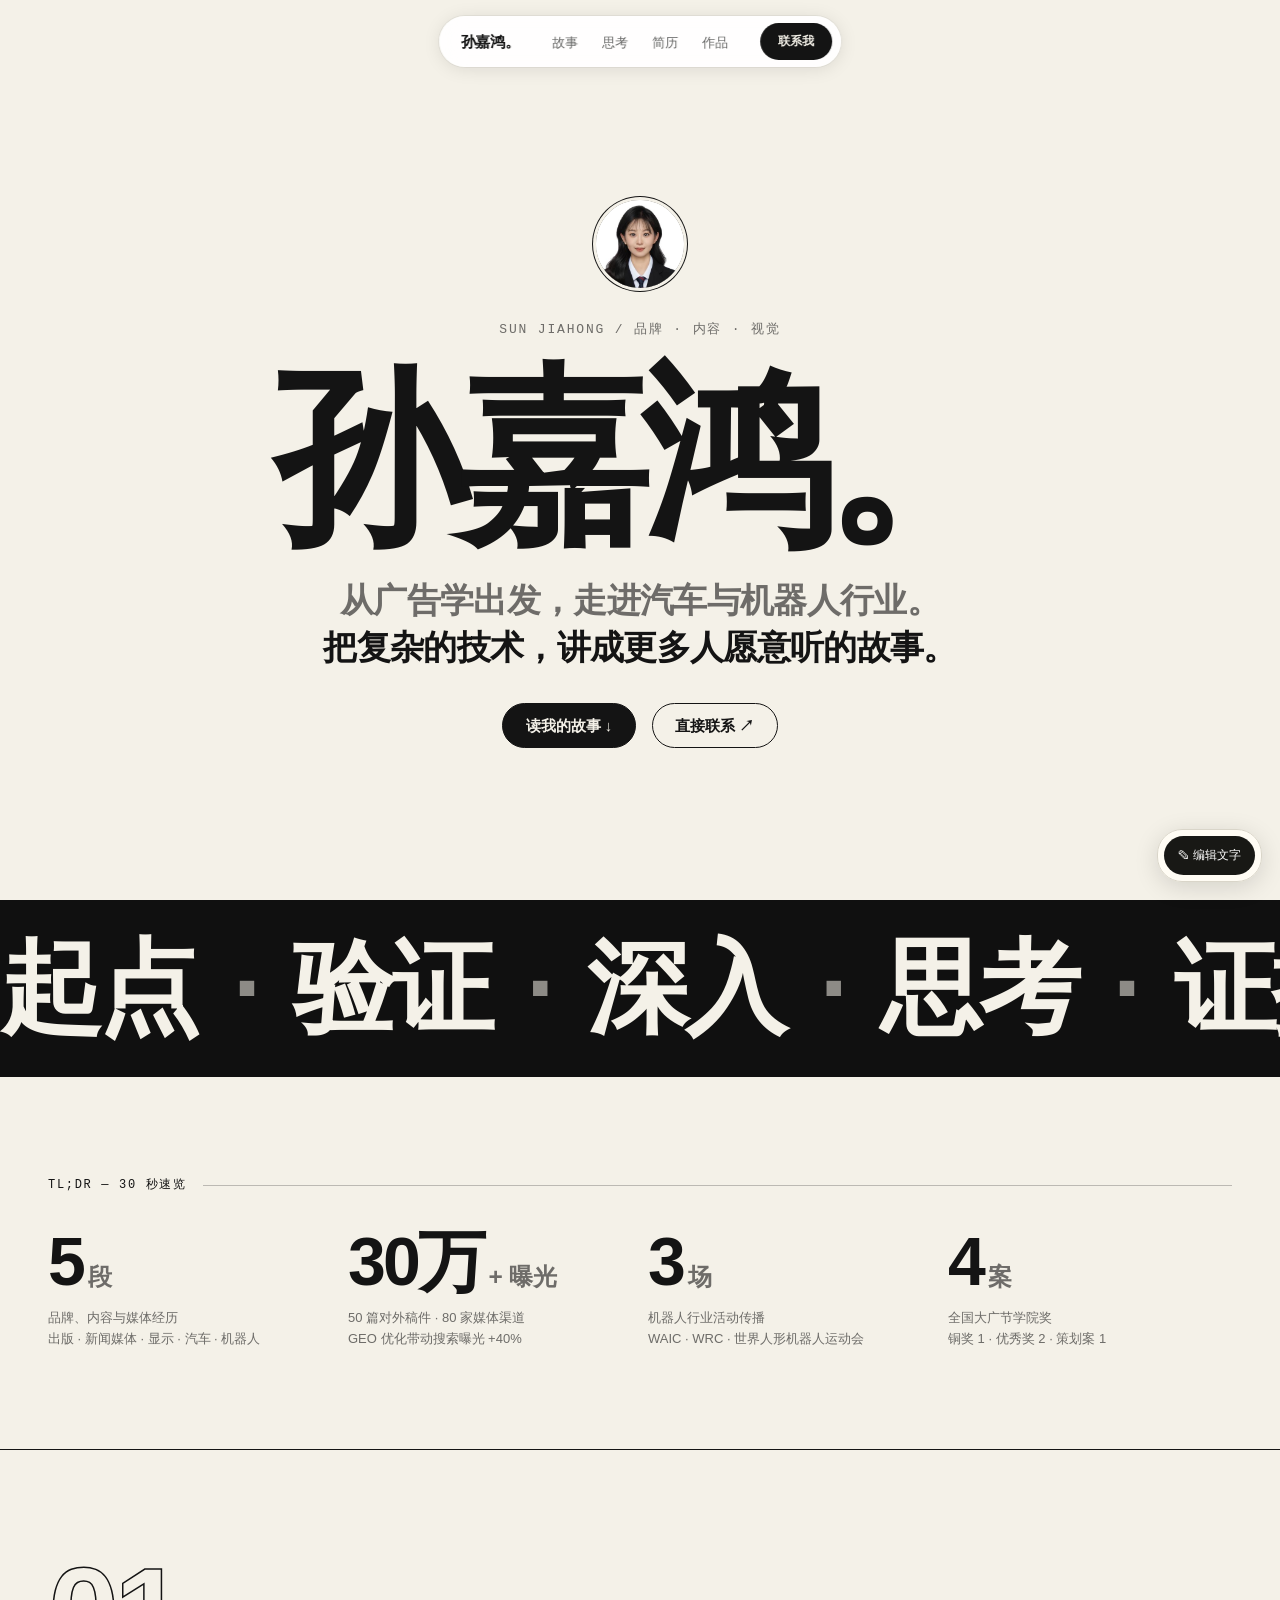
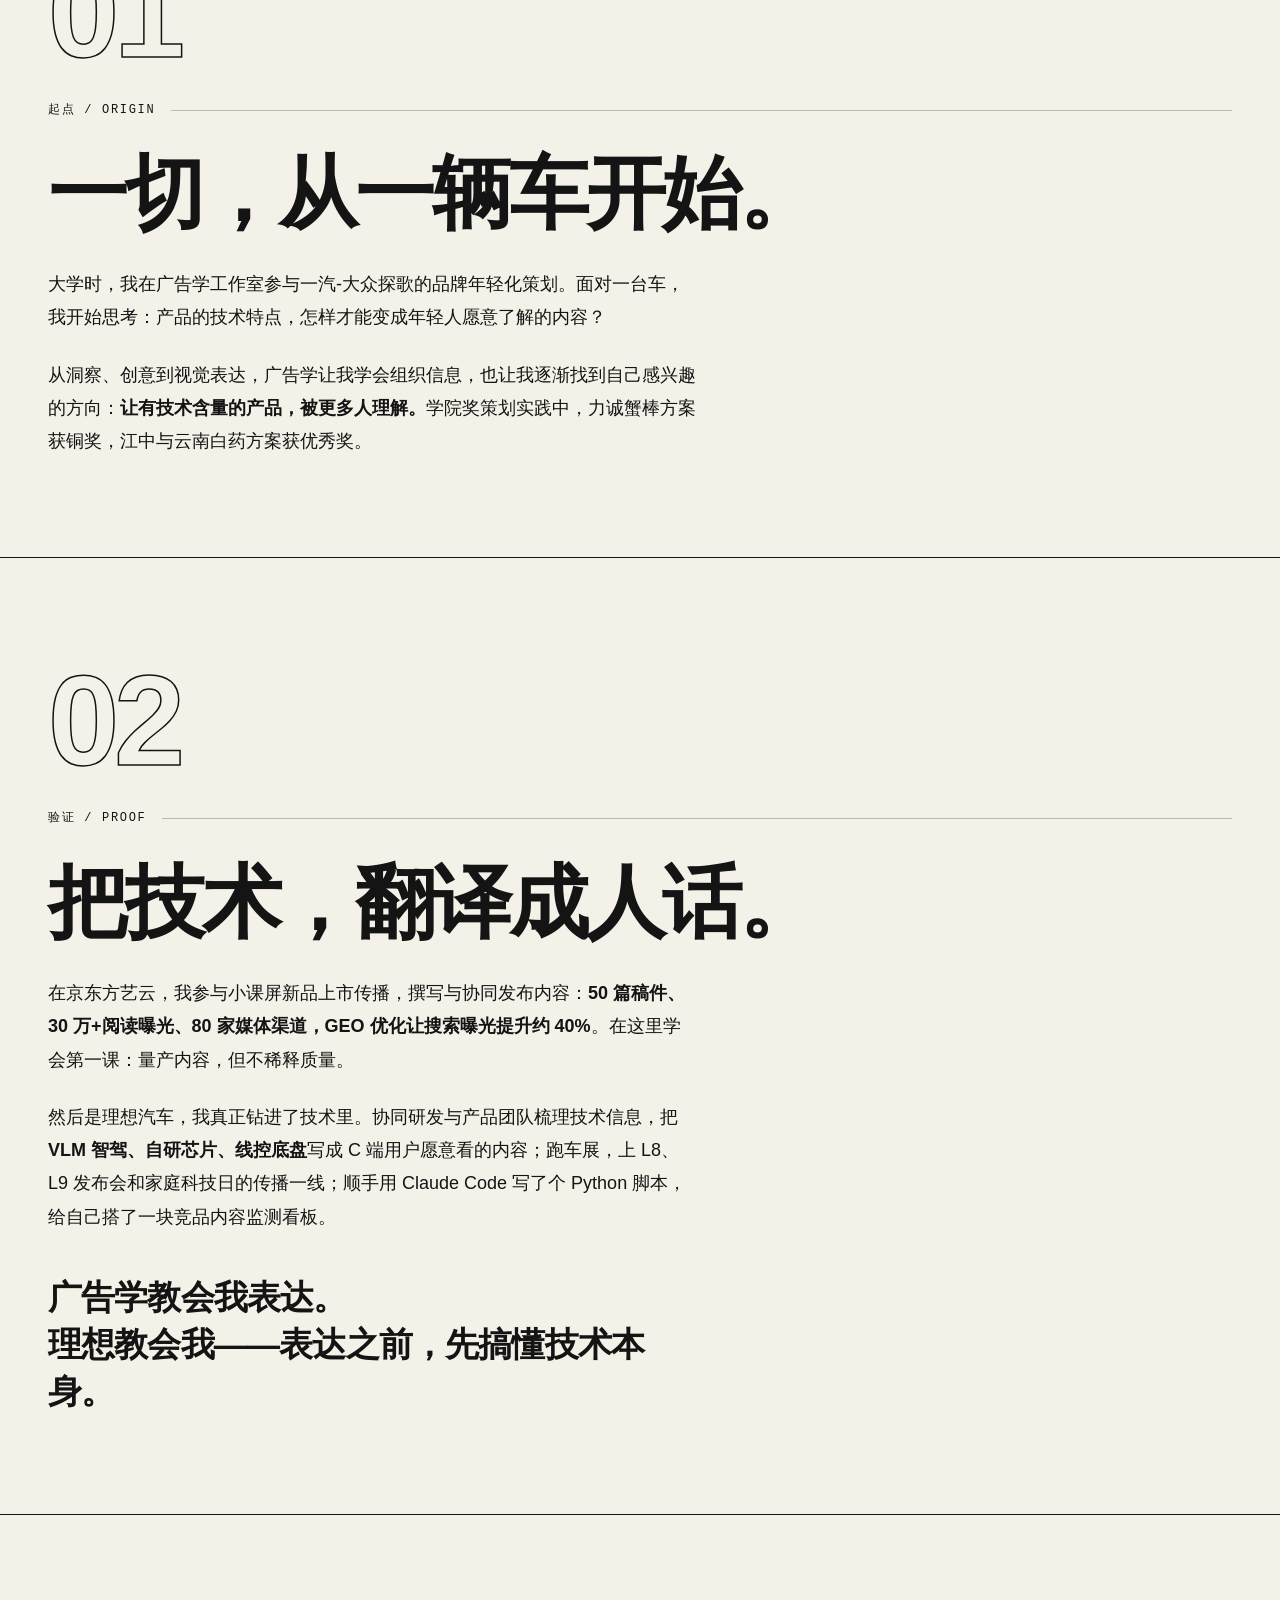
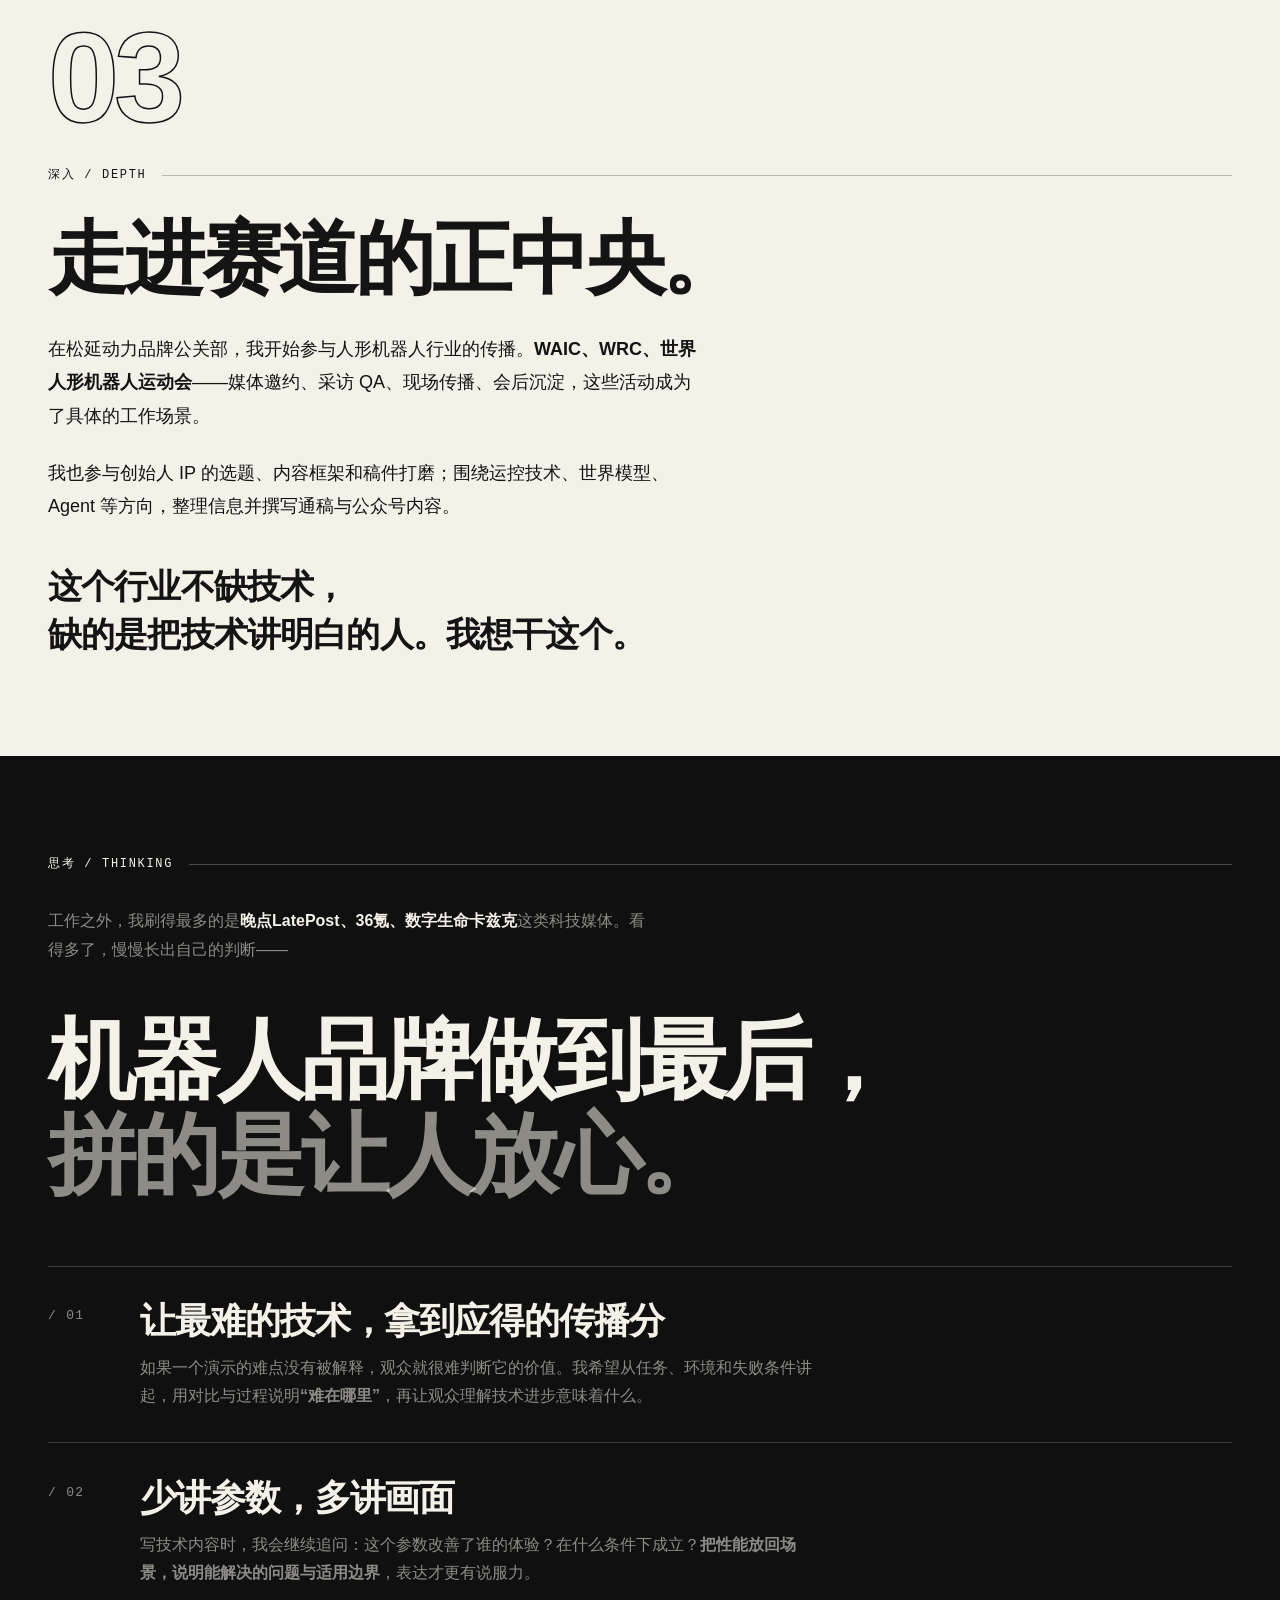
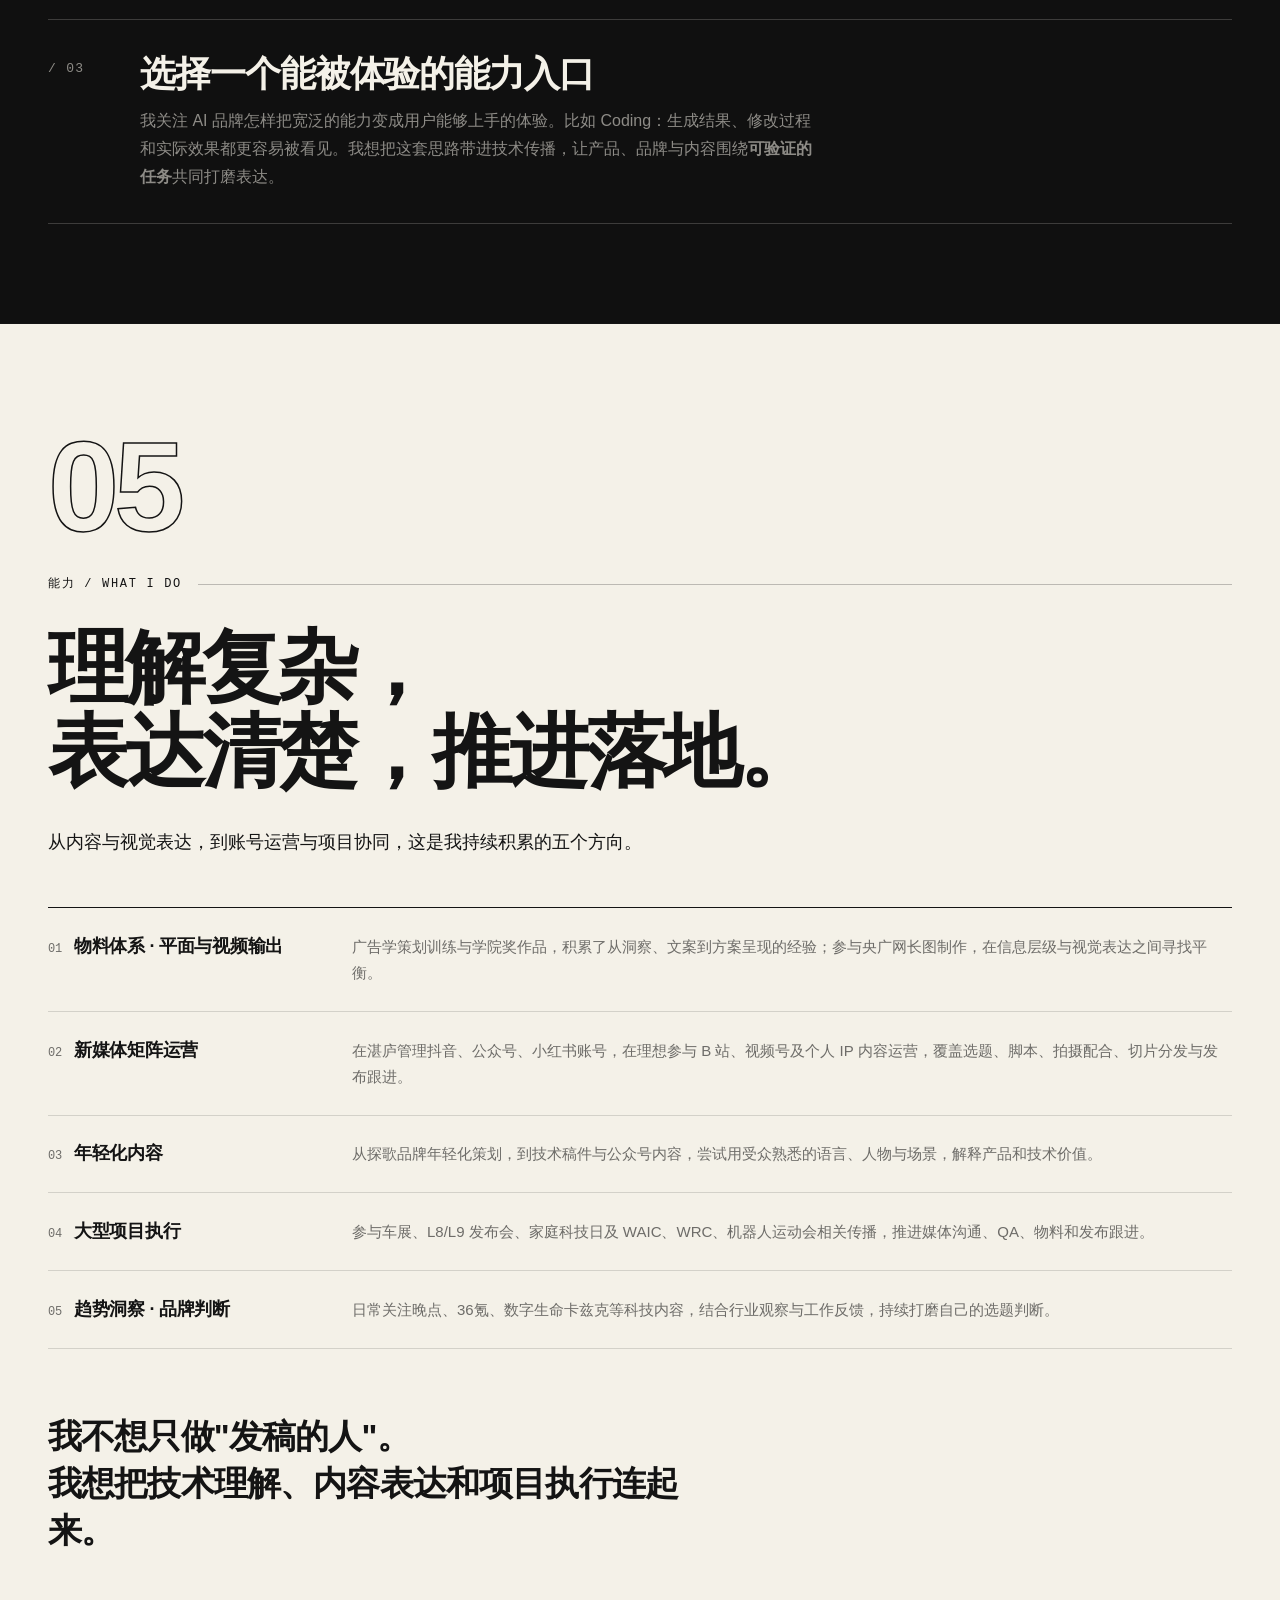
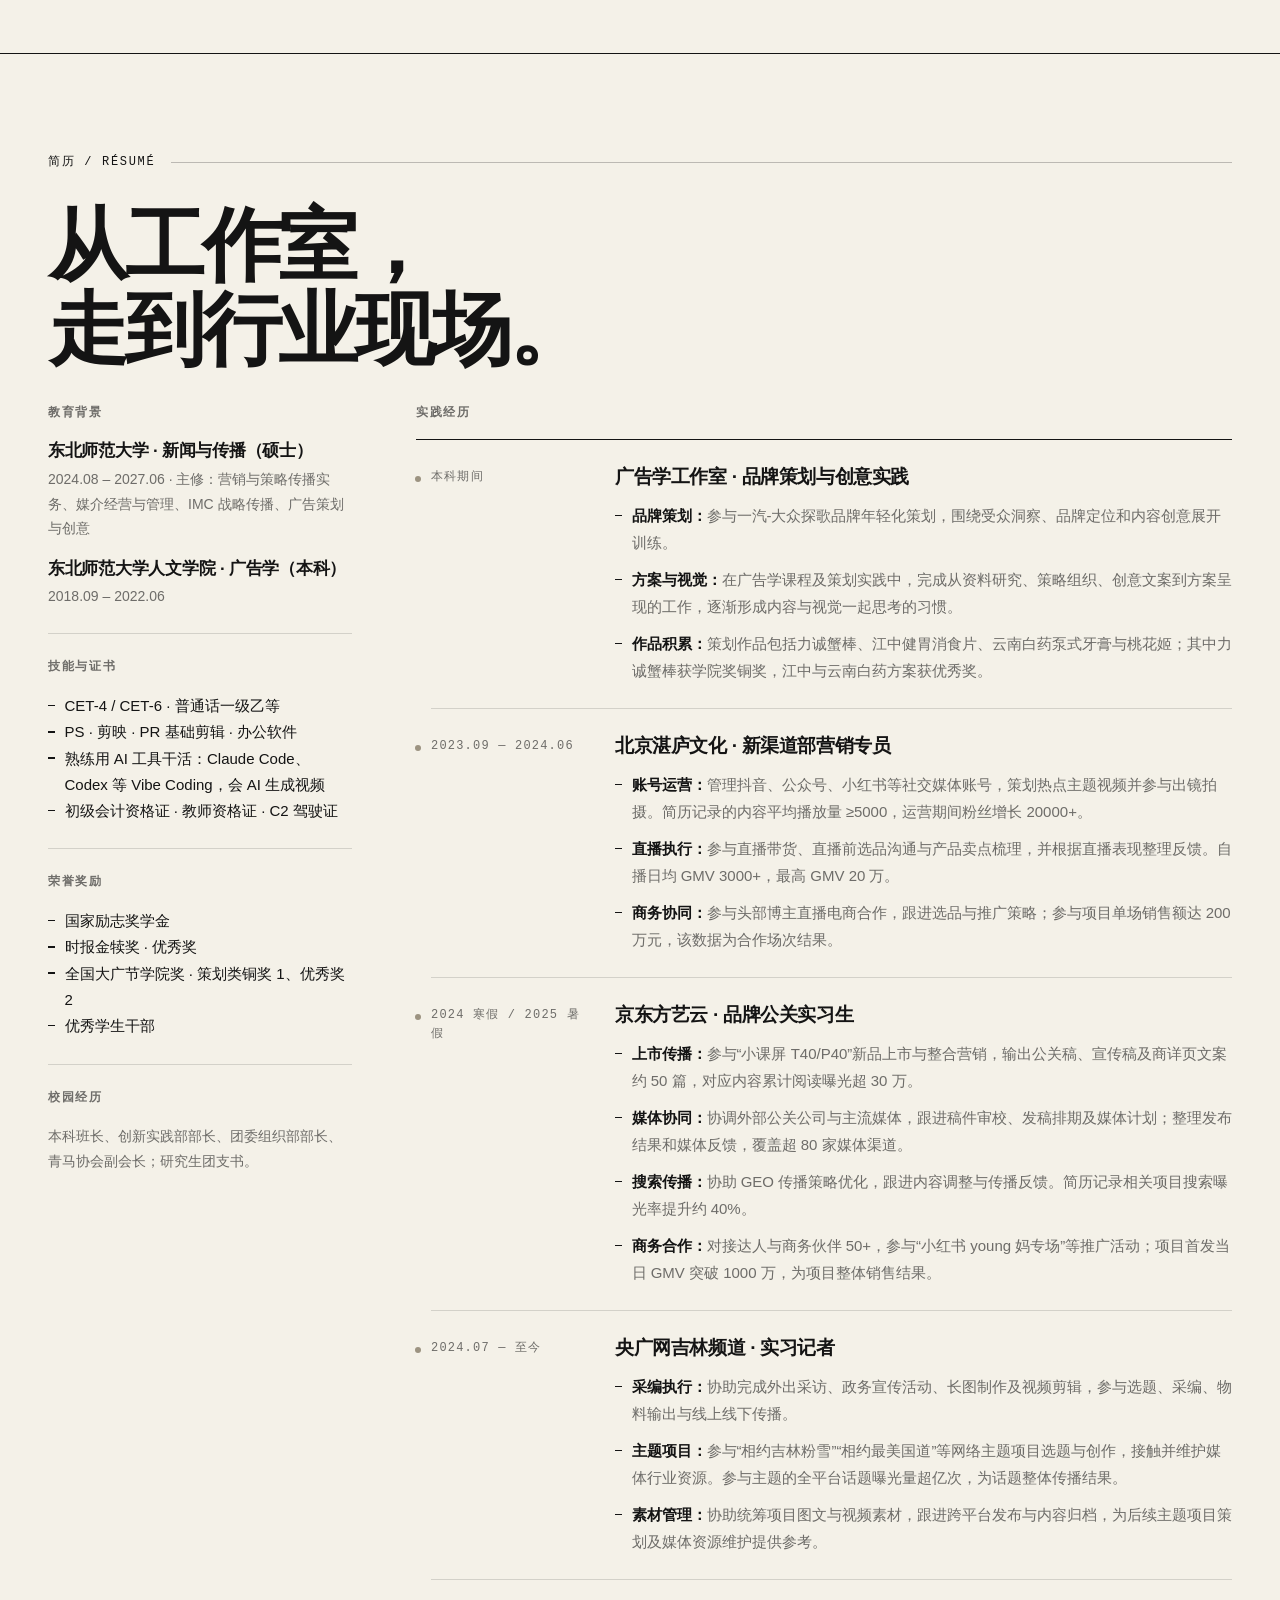
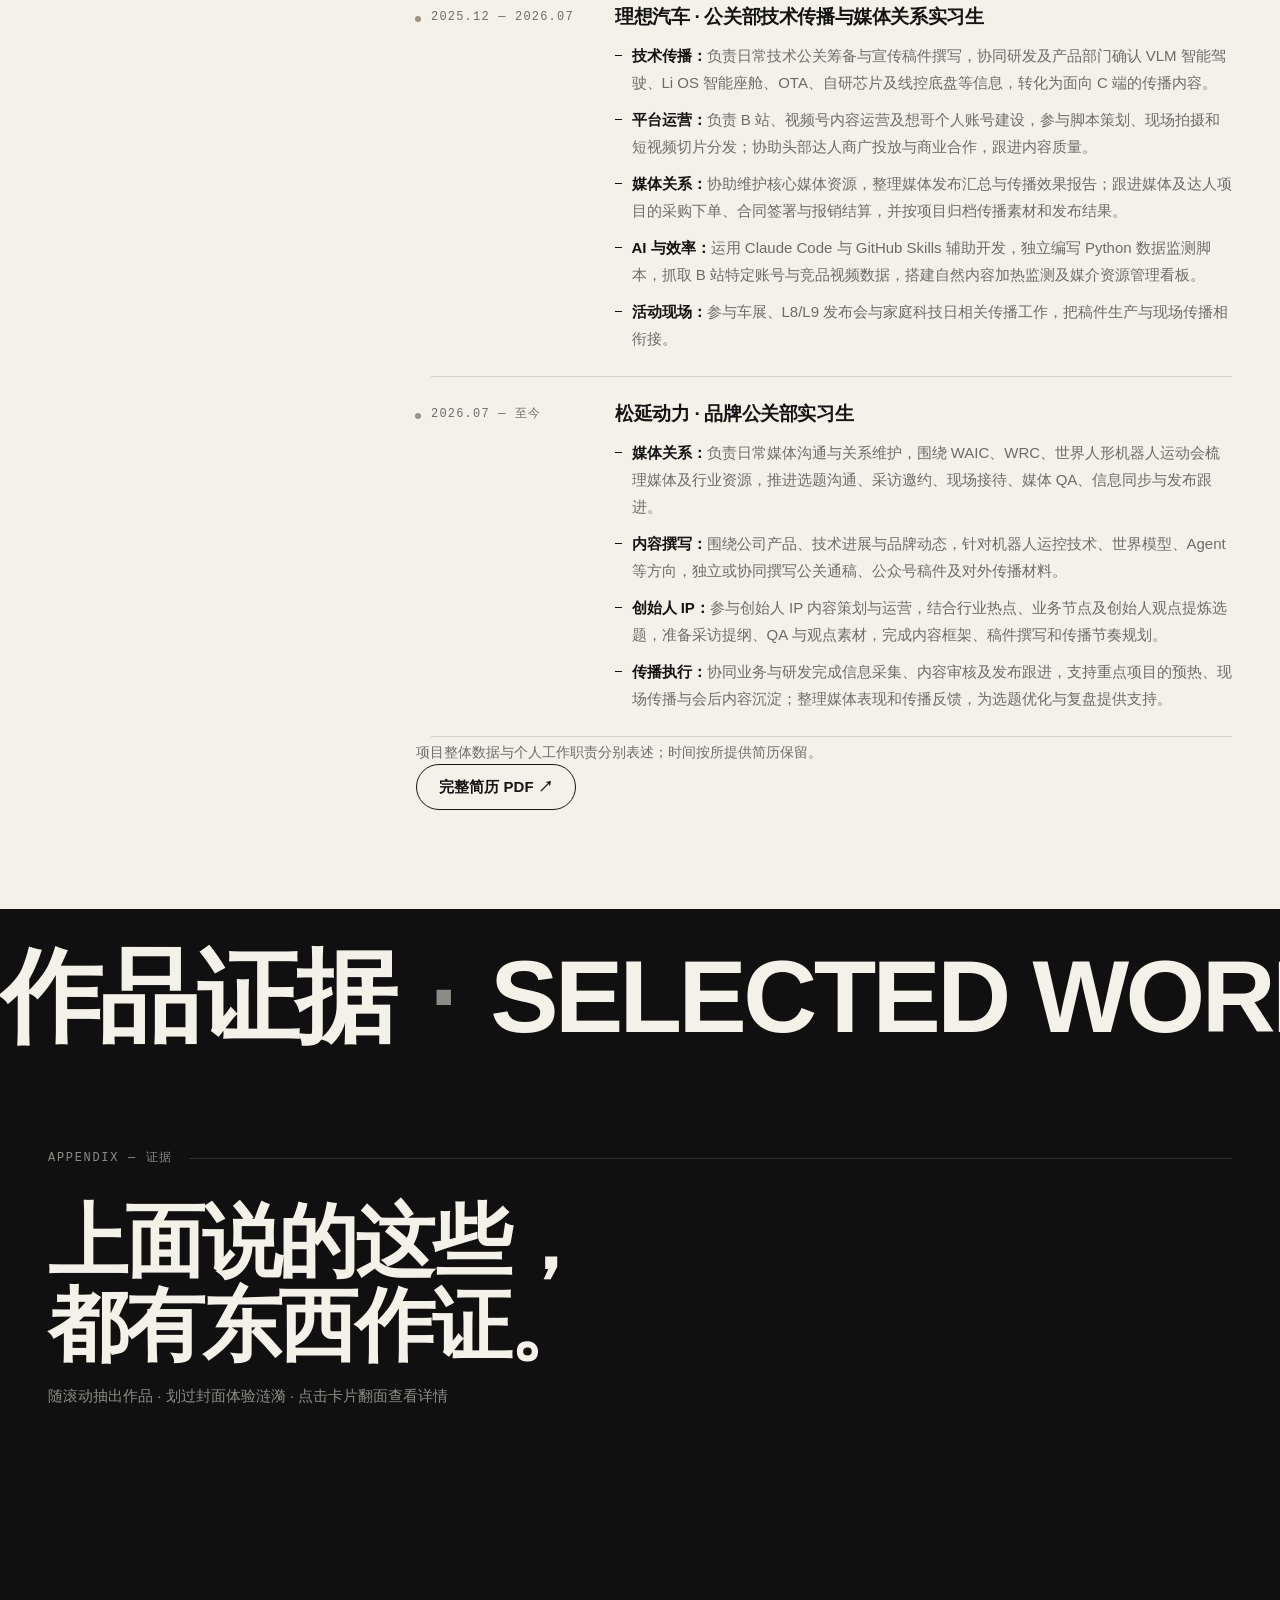
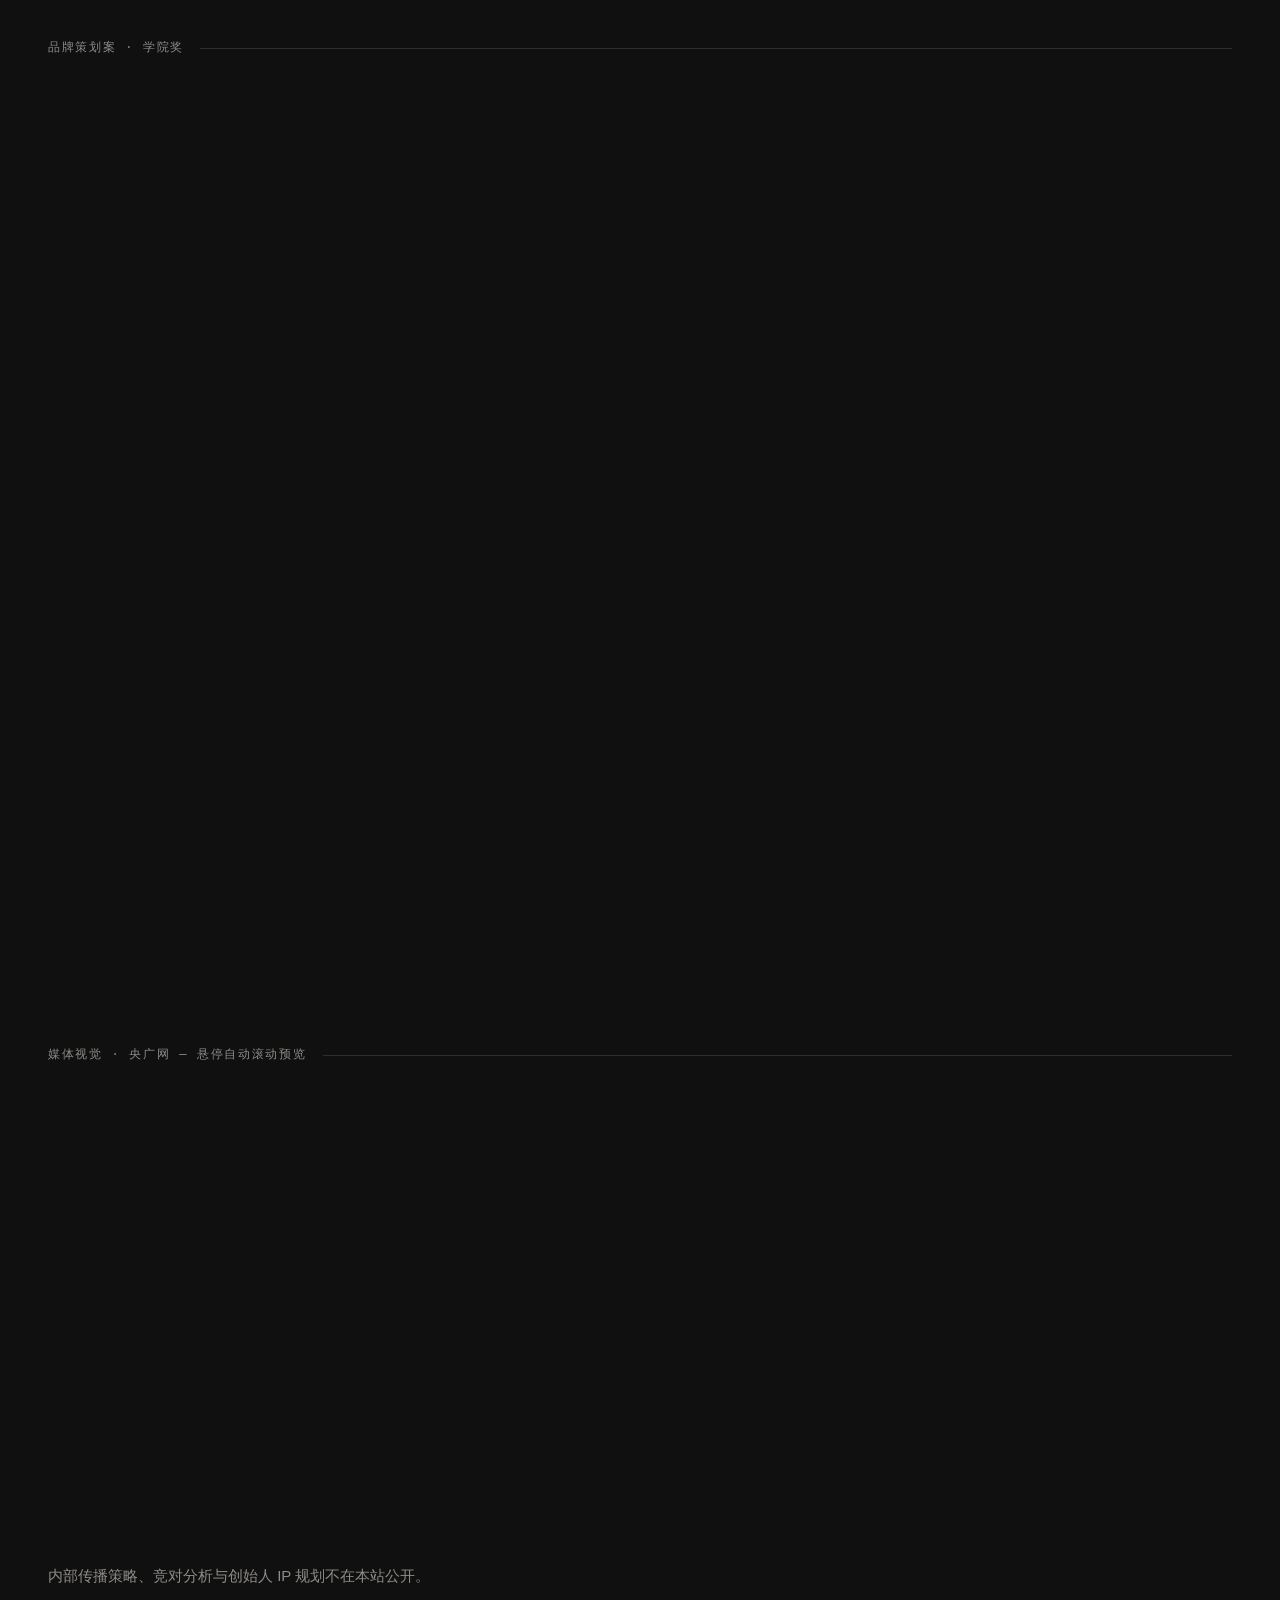
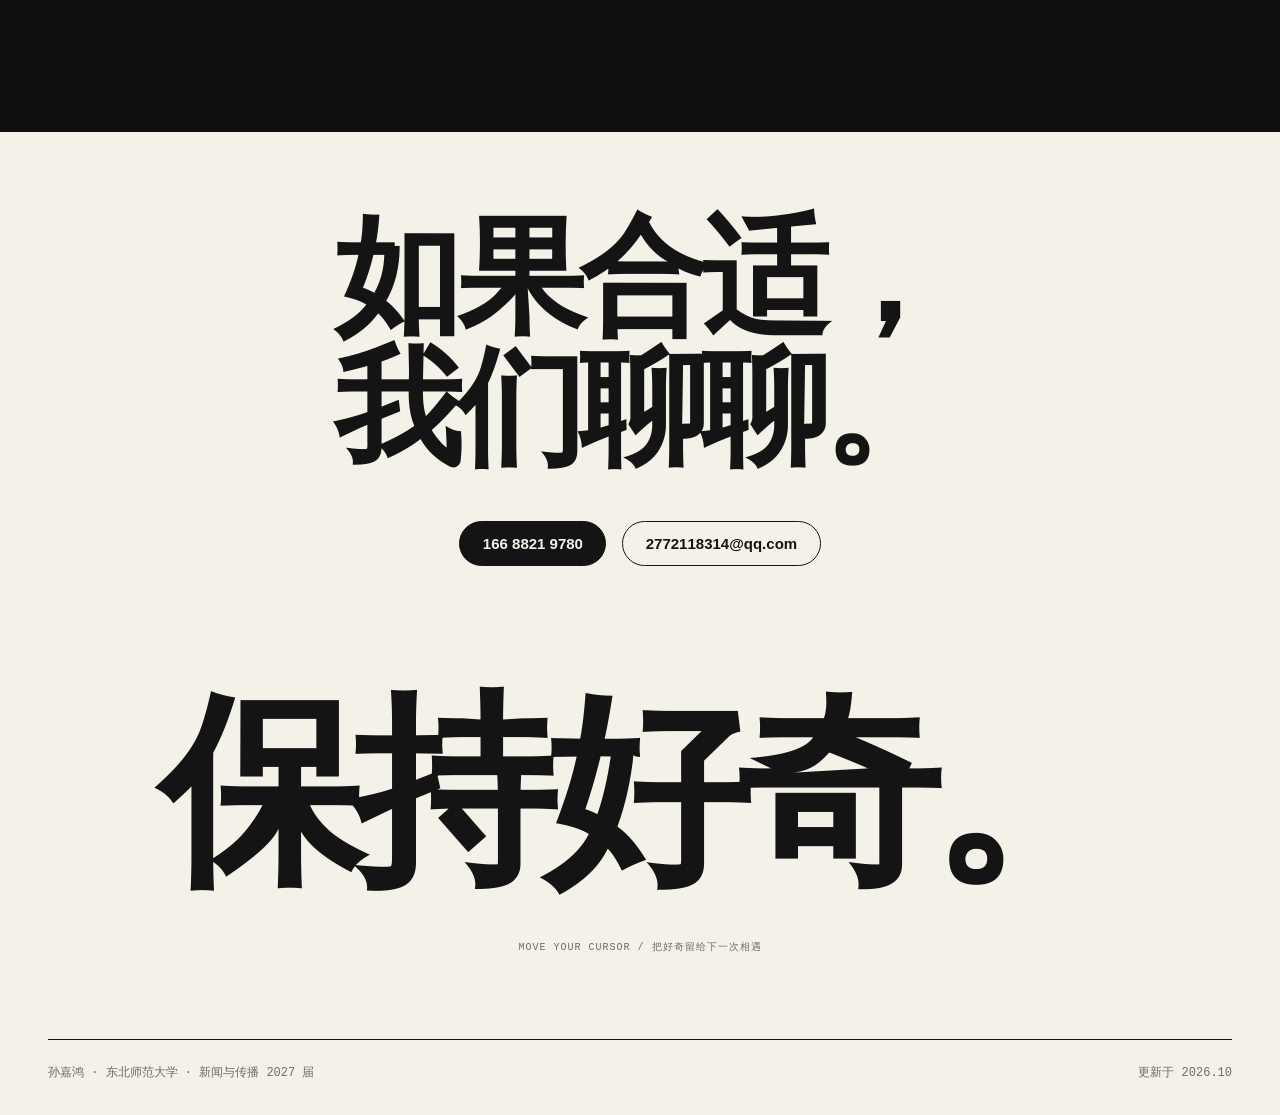
==== personal/index.html @ dad691e2 "Initial commit: personal portfolio site (static build)" ====
<!DOCTYPE html>
<html lang="zh-CN">
<head>
<meta charset="UTF-8">
<meta name="viewport" content="width=device-width, initial-scale=1.0">
<title>孙嘉鸿｜品牌、内容与视觉</title>
<meta name="description" content="孙嘉鸿的职业叙事作品集：从广告学到人形机器人赛道，一个技术品牌传播者的起点、验证、深入与思考。">
<style>
/* ============ TOKENS (paper & ink) ============ */
:root{
  --paper: #f4f1e8;
  --paper-soft: #ece9de;
  --ink: #141414;
  --ink-dim: rgba(20,20,20,0.6);
  --ink-faint: rgba(20,20,20,0.14);
  --black: #101010;
  --onblack: #f4f1e8;
  --onblack-dim: rgba(244,241,232,0.55);
  --f-system: -apple-system, BlinkMacSystemFont, "SF Pro Display", "SF Pro Text", "PingFang SC", "Hiragino Sans GB", "Microsoft YaHei", "Noto Sans SC", sans-serif;
  --f-mono: ui-monospace, "SF Mono", Menlo, Consolas, monospace;
  --ease-out: cubic-bezier(0.22, 1, 0.36, 1);
  --s2:.5rem; --s3:.75rem; --s4:1rem; --s6:1.5rem; --s8:2rem; --s12:3rem; --s16:4rem; --s20:5rem;
}
/* ============ BASE ============ */
*,*::before,*::after{ box-sizing: border-box; margin: 0; padding: 0; }
html{ scroll-behavior: smooth; scroll-padding-top: 5rem; }
body{
  background: var(--paper); color: var(--ink);
  font-family: var(--f-system); font-size: 1.0625rem; line-height: 1.6;
  -webkit-font-smoothing: antialiased; -moz-osx-font-smoothing: grayscale;
  overflow-x: hidden;
}
::selection{ background: var(--ink); color: var(--paper); }
img{ max-width: 100%; display: block; }
a{ color: inherit; text-decoration: none; }
a:focus-visible{ outline: 2px solid var(--ink); outline-offset: 3px; }
.wrap{ width: min(100% - 2.5rem, 74rem); margin-inline: auto; }
.mono{ font-family: var(--f-mono); }
/* ============ PILL NAV ============ */
.nav{
  position: fixed; top: 1rem; left: 50%; transform: translateX(-50%); z-index: 50;
  background: rgba(255,255,255,0.92);
  backdrop-filter: blur(12px); -webkit-backdrop-filter: blur(12px);
  border-radius: 999px; box-shadow: 0 2px 18px rgba(20,20,20,0.10), 0 0 0 1px rgba(20,20,20,0.05);
  padding: 0.45rem 0.55rem 0.45rem 1.35rem;
  display: flex; align-items: center; gap: clamp(0.9rem, 3vw, 2rem);
  max-width: calc(100% - 2rem); white-space: nowrap;
}
.nav-brand{ font-weight: 700; font-size: 0.9375rem; letter-spacing: -0.01em; }
.nav-links{ display: flex; gap: clamp(0.7rem, 2.4vw, 1.5rem); list-style: none; }
.nav-links a{ font-size: 0.8125rem; font-weight: 500; opacity: 0.65; transition: opacity 200ms ease; padding: 0.5rem 0; }
.nav-links a:hover{ opacity: 1; }
.nav-cta{
  background: var(--ink); color: var(--paper); font-size: 0.75rem; font-weight: 600;
  border-radius: 999px; padding: 0.55rem 1.1rem; letter-spacing: 0.02em;
  transition: transform 250ms var(--ease-out);
}
.nav-cta:hover{ transform: scale(1.04); }
/* ============ KICKER (mono label + hairline) ============ */
.kick{
  display: flex; align-items: center; gap: var(--s4);
  font-family: var(--f-mono); font-size: 0.75rem; letter-spacing: 0.14em; text-transform: uppercase;
  margin-bottom: var(--s8);
}
.kick::after{ content: ""; flex: 1; height: 1px; background: currentColor; opacity: 0.25; }
/* ============ HERO ============ */
.hero{
  min-height: 100svh; display: flex; flex-direction: column; align-items: center; justify-content: center;
  text-align: center; padding: 7rem 1.25rem 4rem; position: relative;
}
.hero-avatar{
  width: 5.5rem; height: 5.5rem; border-radius: 50%; object-fit: cover; object-position: center 18%;
  margin-bottom: var(--s8); box-shadow: 0 0 0 3px var(--paper), 0 0 0 4px var(--ink);
}
.hero-eyebrow{ font-family: var(--f-mono); font-size: 0.8125rem; letter-spacing: 0.14em; color: var(--ink-dim); margin-bottom: var(--s6); }
.hero-title{
  font-size: clamp(4.5rem, 15vw, 12.5rem); font-weight: 800; line-height: 0.98;
  letter-spacing: -0.045em; margin-bottom: var(--s6);
}
.hero-sub{
  font-size: clamp(1.35rem, 3.4vw, 2.1rem); font-weight: 600; letter-spacing: -0.02em;
  color: var(--ink-dim); max-width: 26em; line-height: 1.4;
}
.hero-sub b{ color: var(--ink); font-weight: 700; }
.hero-links{ margin-top: var(--s8); display: flex; gap: var(--s4); flex-wrap: wrap; justify-content: center; }
.pill-link{
  display: inline-flex; align-items: center; gap: 0.4em; min-height: 44px;
  font-size: 0.9375rem; font-weight: 600; border: 1.5px solid var(--ink); border-radius: 999px;
  padding: 0.6rem 1.4rem; transition: background 250ms ease, color 250ms ease, transform 250ms var(--ease-out);
}
.pill-link:hover{ background: var(--ink); color: var(--paper); transform: translateY(-2px); }
.pill-link.solid{ background: var(--ink); color: var(--paper); }
.pill-link.solid:hover{ background: transparent; color: var(--ink); }
/* ============ MARQUEE ============ */
.marquee{ background: var(--black); color: var(--onblack); overflow: hidden; }
.marquee-track{ display: flex; width: max-content; animation: mq 26s linear infinite; }
.marquee:hover .marquee-track{ animation-play-state: paused; }
.marquee-track span{
  font-size: clamp(3rem, 8vw, 6.5rem); font-weight: 800; letter-spacing: -0.035em;
  white-space: nowrap; padding: var(--s8) 0; line-height: 1.1;
}
.marquee-track i{ font-style: normal; color: var(--onblack-dim); margin: 0 0.35em; }
@keyframes mq{ to{ transform: translateX(-50%); } }
/* ============ SECTIONS ============ */
.section{ padding: clamp(4.5rem, 11vh, 8rem) 0; }
.section-dark{ background: var(--black); color: var(--onblack); }
/* ============ STATS ============ */
.stats-grid{ display: grid; grid-template-columns: repeat(2, 1fr); gap: var(--s8) var(--s4); }
@media (min-width: 760px){ .stats-grid{ grid-template-columns: repeat(4, 1fr); } }
.stat-num{ font-size: clamp(2.75rem, 5.5vw, 4.25rem); font-weight: 800; letter-spacing: -0.04em; line-height: 1; }
.stat-num .unit{ font-size: 0.36em; font-weight: 600; color: var(--ink-dim); margin-left: 0.2em; letter-spacing: 0; }
.stat-label{ margin-top: var(--s3); font-size: 0.8125rem; color: var(--ink-dim); font-weight: 500; line-height: 1.65; }
/* ============ CHAPTERS ============ */
.chapter{ border-top: 1.5px solid var(--ink); }
.ch-index{
  font-size: clamp(4rem, 10vw, 8rem); font-weight: 800; letter-spacing: -0.04em; line-height: 1;
  color: transparent; -webkit-text-stroke: 1.5px var(--ink); opacity: 0.85;
  margin-bottom: var(--s6);
}
.ch-title{
  font-size: clamp(2.5rem, 6.5vw, 5rem); font-weight: 800; line-height: 1.05;
  letter-spacing: -0.04em; margin-bottom: var(--s8); max-width: 15em;
}
.ch-body{ max-width: 36em; font-size: 1.125rem; line-height: 1.85; }
.ch-body p + p{ margin-top: var(--s6); }
.ch-body .lead{
  font-size: clamp(1.5rem, 3.4vw, 2.1rem); font-weight: 700; line-height: 1.4;
  letter-spacing: -0.025em; padding-top: var(--s4);
}
.ch-body b{ font-weight: 700; }
/* ============ DARK THINKING ============ */
.dark-source{ font-size: 1rem; color: var(--onblack-dim); max-width: 38em; margin-bottom: var(--s12); line-height: 1.8; }
.dark-source b{ color: var(--onblack); font-weight: 600; }
.insight-quote{
  font-size: clamp(2.5rem, 7vw, 5.5rem); font-weight: 800; line-height: 1.08;
  letter-spacing: -0.04em; margin-bottom: var(--s16);
}
.insight-quote .thin{ color: var(--onblack-dim); }
.insight-list{ display: grid; gap: 0; border-top: 1px solid rgba(244,241,232,0.2); }
.insight{
  display: grid; grid-template-columns: 1fr; gap: var(--s3);
  padding: var(--s8) 0; border-bottom: 1px solid rgba(244,241,232,0.2);
}
.insight-num{ font-family: var(--f-mono); font-size: 0.8125rem; color: var(--onblack-dim); letter-spacing: 0.1em; }
.insight-title{ font-size: clamp(1.5rem, 3.4vw, 2.25rem); font-weight: 800; letter-spacing: -0.03em; line-height: 1.2; }
.insight-body{ font-size: 1rem; line-height: 1.75; color: var(--onblack-dim); max-width: 42rem; }
.insight-body .mono{ color: var(--onblack); font-size: 0.9em; }
@media (min-width: 800px){ .insight{ grid-template-columns: 5rem 1fr; } .insight-body{ grid-column: 2; } .insight-title{ grid-column: 2; grid-row: 1; } .insight-num{ grid-row: 1 / span 2; padding-top: 0.5em; } }
/* ============ JD MAP / BUILD ROWS ============ */
.rows{ border-top: 1.5px solid var(--ink); margin-top: var(--s12); }
.row{
  display: grid; grid-template-columns: 1fr; gap: var(--s2);
  padding: var(--s6) 0; border-bottom: 1px solid var(--ink-faint);
}
.row-key{ font-size: 1.125rem; font-weight: 700; letter-spacing: -0.015em; display: flex; align-items: baseline; gap: var(--s3); }
.row-key::before{ content: attr(data-i); font-family: var(--f-mono); font-size: 0.75rem; font-weight: 500; color: var(--ink-dim); }
.row-key .mono{ font-family: var(--f-mono); font-size: 0.75rem; font-weight: 500; color: var(--ink-dim); letter-spacing: 0.08em; }
.row-val{ font-size: 0.9375rem; color: var(--ink-dim); line-height: 1.75; }
.row-val b{ color: var(--ink); font-weight: 700; }
@media (min-width: 760px){ .row{ grid-template-columns: 17rem 1fr; gap: var(--s8); align-items: baseline; } }
</style>
<style>
/* ============ WORKS (black) ============ */
.works{ background: var(--black); color: var(--onblack); padding: 0 0 var(--s20); }
.works-inner{ padding-top: var(--s16); }
.works-head{
  font-size: clamp(2.5rem, 6.5vw, 5rem); font-weight: 800; letter-spacing: -0.04em;
  line-height: 1.05; margin-bottom: var(--s4);
}
.works-sub{ color: var(--onblack-dim); font-size: 0.9375rem; margin-bottom: var(--s16); }
.wgroup{ margin-bottom: var(--s16); }
.wgroup:last-child{ margin-bottom: 0; }
.wgrid{ display: grid; grid-template-columns: 1fr; gap: var(--s8) var(--s6); }
@media (min-width: 620px){ .wgrid{ grid-template-columns: repeat(2, 1fr); } .wcard.feat{ grid-column: 1 / -1; } }
@media (min-width: 980px){
  .wgrid.cols-3{ grid-template-columns: repeat(3, 1fr); }
  .wgrid.cols-4{ grid-template-columns: repeat(4, 1fr); }
  .wcard.feat{ grid-column: 1 / -1; }
}
.wcard{ display: block; }
.wcard-img{
  position: relative; display: block; overflow: hidden; background: #1c1c1c; border-radius: 4px;
  aspect-ratio: 4 / 3;
}
.wcard-img.tall{ aspect-ratio: 4 / 4.8; }
.wcard.feat .wcard-img{ aspect-ratio: 16 / 7; }
@media (max-width: 619px){ .wcard.feat .wcard-img{ aspect-ratio: 4 / 3; } }
.wcard-img img{
  width: 100%; height: 100%; object-fit: cover; object-position: center top;
  transition: transform 900ms var(--ease-out), opacity 500ms ease;
}
.wcard:hover .wcard-img img{ transform: scale(1.05); }
.wcard-badge{
  position: absolute; left: 0.75rem; top: 0.75rem; z-index: 1;
  font-family: var(--f-mono); font-size: 0.6875rem; letter-spacing: 0.06em;
  background: var(--paper); color: var(--ink); padding: 0.3rem 0.7rem; border-radius: 999px;
}
.wcard-cap{
  display: flex; align-items: flex-start; justify-content: space-between; gap: var(--s4);
  padding-top: var(--s4);
}
.wcard-name{ display: block; font-size: 1.0625rem; font-weight: 700; letter-spacing: -0.015em; line-height: 1.4; }
.wcard-tags{ display: block; margin-top: var(--s2); font-family: var(--f-mono); font-size: 0.6875rem; color: var(--onblack-dim); letter-spacing: 0.05em; line-height: 1.7; }
.wcard-plus{
  flex: none; width: 2.25rem; height: 2.25rem; background: var(--onblack); color: var(--ink);
  display: grid; place-items: center; font-size: 1.35rem; font-weight: 500; line-height: 1;
  transition: transform 350ms var(--ease-out);
}
.wcard:hover .wcard-plus{ transform: rotate(90deg); }
/* pan viewport for long images */
.wcard-img.pan{ aspect-ratio: auto; height: 21rem; }
.pan-viewport img{ position: absolute; top: 0; left: 0; width: 100%; height: auto; min-height: 100%; object-fit: cover; object-position: top; transition: transform 5s cubic-bezier(0.45,0,0.35,1); }
.wcard:hover .pan-viewport img{ transform: translateY(calc(21rem - 100%)); }
/* locked rows on black */
.locked-list{ display: grid; gap: var(--s3); }
.locked{
  display: flex; align-items: center; justify-content: space-between; gap: var(--s4);
  border: 1.5px dashed rgba(244,241,232,0.35); border-radius: 4px; padding: var(--s5, 1.25rem) var(--s6);
}
.locked .wcard-name{ color: var(--onblack); }
.locked .wcard-tags{ margin-top: var(--s2); }
.locked-tag{ font-family: var(--f-mono); font-size: 0.6875rem; letter-spacing: 0.1em; color: var(--onblack-dim); flex: none; }
/* ============ FLIP CARDS ============ */
.flip-card{ cursor: pointer; perspective: 1200px; }
.flip-card:focus-visible{ outline: 2px solid var(--onblack); outline-offset: 4px; }
.flip-inner{ position: relative; transform-style: preserve-3d; transition: transform 700ms var(--ease-out); }
.flip-card.flipped .flip-inner{ transform: rotateY(180deg); }
.flip-front{ backface-visibility: hidden; -webkit-backface-visibility: hidden; }
.flip-back{
  position: absolute; inset: 0; transform: rotateY(180deg);
  backface-visibility: hidden; -webkit-backface-visibility: hidden;
  background: var(--onblack); color: var(--ink); border-radius: 4px;
  padding: var(--s6); display: flex; flex-direction: column; gap: var(--s3);
  overflow: hidden;
}
.flip-back-kicker{ font-family: var(--f-mono); font-size: 0.6875rem; letter-spacing: 0.12em; color: var(--ink-dim); text-transform: uppercase; }
.flip-back-title{ font-size: clamp(1.125rem, 2vw, 1.5rem); font-weight: 800; letter-spacing: -0.025em; line-height: 1.3; }
.flip-back-desc{ font-size: 0.875rem; line-height: 1.75; color: var(--ink-dim); flex: 1; }
.flip-back-link{
  align-self: flex-start; font-size: 0.875rem; font-weight: 600;
  background: var(--ink); color: var(--onblack); border-radius: 999px; padding: 0.55rem 1.15rem;
  transition: transform 250ms var(--ease-out), opacity 250ms ease; min-height: 44px;
  display: inline-flex; align-items: center;
}
.flip-back-link:hover{ transform: translateX(3px); }
.flip-hint{ font-family: var(--f-mono); font-size: 0.625rem; letter-spacing: 0.1em; color: var(--onblack-dim); margin-top: var(--s2); }
/* ============ FOOTER ============ */
.footer{ padding: var(--s20) 0 var(--s8); text-align: center; }
.footer-cta{
  font-size: clamp(3rem, 10vw, 8.5rem); font-weight: 800; line-height: 1.02;
  letter-spacing: -0.045em; margin-bottom: var(--s12);
}
.footer-links{ display: flex; justify-content: center; gap: var(--s4); flex-wrap: wrap; margin-bottom: var(--s16); }
.footer-meta{
  border-top: 1.5px solid var(--ink); padding-top: var(--s6);
  display: flex; justify-content: space-between; gap: var(--s3) var(--s6); flex-wrap: wrap;
  font-family: var(--f-mono); font-size: 0.75rem; color: var(--ink-dim); text-align: left;
}
/* ============ RESUME ============ */
.res-grid{ display: grid; grid-template-columns: 1fr; gap: var(--s12); }
@media (min-width: 900px){ .res-grid{ grid-template-columns: 19rem 1fr; gap: var(--s16); } }
.res-block{ padding: var(--s6) 0; border-top: 1px solid var(--ink-faint); }
.res-block:first-child{ border-top: none; padding-top: 0; }
.res-h{ font-family: var(--f-mono); font-size: 0.75rem; letter-spacing: 0.14em; text-transform: uppercase; color: var(--ink-dim); margin-bottom: var(--s4); }
.res-item + .res-item{ margin-top: var(--s4); }
.res-item-title{ font-weight: 700; font-size: 1.0625rem; letter-spacing: -0.015em; line-height: 1.45; }
.res-item-sub{ font-size: 0.875rem; color: var(--ink-dim); line-height: 1.75; margin-top: 0.2rem; }
.res-list{ list-style: none; }
.res-li{ font-size: 0.9375rem; line-height: 1.75; padding-left: 1.1em; position: relative; }
.res-li::before{ content: ""; position: absolute; left: 0; top: 0.78em; width: 0.45em; height: 1.5px; background: var(--ink); }
.exp-list{ border-top: 1.5px solid var(--ink); }
.exp{ display: grid; grid-template-columns: 1fr; gap: var(--s2); padding: var(--s6) 0; border-bottom: 1px solid var(--ink-faint); }
.exp-date{ font-size: 0.75rem; letter-spacing: 0.1em; color: var(--ink-dim); padding-top: 0.35em; }
.exp-org{ font-size: 1.25rem; font-weight: 800; letter-spacing: -0.02em; line-height: 1.35; margin-bottom: var(--s3); }
.exp-body ul{ list-style: none; }
.exp-li{ font-size: 0.9375rem; line-height: 1.8; color: var(--ink-dim); padding-left: 1.1em; position: relative; }
.exp-li b{ color: var(--ink); font-weight: 700; }
.exp-li::before{ content: ""; position: absolute; left: 0; top: 0.86em; width: 0.45em; height: 1.5px; background: var(--ink); }
@media (min-width: 760px){ .exp{ grid-template-columns: 9.5rem 1fr; gap: var(--s8); } }
/* ============ TEXT EDIT MODE ============ */
.edit-bar{
  position: fixed; right: 1rem; bottom: 1rem; z-index: 60;
  display: flex; align-items: center; gap: 0.5rem;
  font-family: var(--f-mono); font-size: 0.75rem;
}
.edit-btn{
  border: none; cursor: pointer; border-radius: 999px; padding: 0.6rem 1.15rem;
  background: var(--ink); color: var(--paper); font: inherit; font-weight: 600;
  box-shadow: 0 4px 18px rgba(20,20,20,0.25);
  transition: transform 250ms var(--ease-out); min-height: 44px;
}
.edit-btn:hover{ transform: translateY(-2px); }
.edit-btn.ghost{ background: rgba(255,255,255,0.94); color: var(--ink); box-shadow: 0 0 0 1px rgba(20,20,20,0.15); }
.edit-hint{
  background: rgba(255,255,255,0.94); border-radius: 999px; padding: 0.55rem 1rem;
  box-shadow: 0 0 0 1px rgba(20,20,20,0.12); color: var(--ink-dim); letter-spacing: 0.02em;
}
body.editing [contenteditable="true"]{
  outline: 1.5px dashed rgba(20,20,20,0.4); outline-offset: 3px; border-radius: 2px; cursor: text;
}
body.editing [contenteditable="true"]:hover{ background: rgba(20,20,20,0.05); }
body.editing [contenteditable="true"]:focus{ outline: 1.5px solid var(--ink); background: rgba(20,20,20,0.03); }
.section-dark body.editing [contenteditable="true"]{ outline-color: rgba(244,241,232,0.5); }
body.editing .section-dark [contenteditable="true"],
body.editing .works [contenteditable="true"]{ outline-color: rgba(244,241,232,0.5); }
body.editing .section-dark [contenteditable="true"]:hover,
body.editing .works [contenteditable="true"]:hover{ background: rgba(244,241,232,0.08); }
.edit-toast{
  position: fixed; left: 50%; bottom: 4.75rem; transform: translateX(-50%) translateY(8px);
  background: var(--ink); color: var(--paper); font-family: var(--f-mono); font-size: 0.75rem;
  padding: 0.5rem 1.1rem; border-radius: 999px; opacity: 0; pointer-events: none;
  transition: opacity 300ms ease, transform 300ms var(--ease-out); z-index: 61; letter-spacing: 0.04em;
}
.edit-toast.show{ opacity: 1; transform: translateX(-50%) translateY(0); }
.fade-up{ will-change: transform, opacity; }
@media (prefers-reduced-motion: reduce){
  *,*::before,*::after{ animation-duration: 0.01ms !important; animation-iteration-count: 1 !important; transition-duration: 0.01ms !important; }
  html{ scroll-behavior: auto; }
}
</style>
<link rel="stylesheet" href="/personal/editor.css">
</head>
<body>

<nav class="nav">
  <a class="nav-brand" href="#top">孙嘉鸿。</a>
  <ul class="nav-links">
    <li><a href="#ch1">故事</a></li>
    <li><a href="#ch4">思考</a></li>
    <li><a href="#resume">简历</a></li>
    <li><a href="#works">作品</a></li>
  </ul>
  <a class="nav-cta" href="#contact">联系我</a>
</nav>

<!-- ============ HERO ============ -->
<header class="hero" id="top">
  <img class="hero-avatar hero-in" src="/portrait.png" alt="孙嘉鸿">
  <p class="hero-eyebrow hero-in">SUN JIAHONG / 品牌 · 内容 · 视觉</p>
  <h1 class="hero-title hero-in">孙嘉鸿。</h1>
  <p class="hero-sub hero-in">从广告学出发，走进汽车与机器人行业。<br><b>把复杂的技术，讲成更多人愿意听的故事。</b></p>
  <div class="hero-links hero-in">
    <a class="pill-link solid" href="#ch1">读我的故事 ↓</a>
    <a class="pill-link" href="#contact">直接联系 ↗</a>
  </div>
</header>

<!-- ============ MARQUEE 01 ============ -->
<div class="marquee" aria-hidden="true">
  <div class="marquee-track">
    <span>起点<i>·</i>验证<i>·</i>深入<i>·</i>思考<i>·</i>证据<i>·</i></span>
    <span>起点<i>·</i>验证<i>·</i>深入<i>·</i>思考<i>·</i>证据<i>·</i></span>
  </div>
</div>

<!-- ============ TLDR STATS ============ -->
<section class="section" aria-label="速览">
  <div class="wrap">
    <p class="kick fade-up">TL;DR — 30 秒速览</p>
    <div class="stats-grid">
      <div class="fade-up">
        <p class="stat-num">5<span class="unit">段</span></p>
        <p class="stat-label">品牌、内容与媒体经历<br>出版 · 新闻媒体 · 显示 · 汽车 · 机器人</p>
      </div>
      <div class="fade-up">
        <p class="stat-num">30万<span class="unit">+ 曝光</span></p>
        <p class="stat-label">50 篇对外稿件 · 80 家媒体渠道<br>GEO 优化带动搜索曝光 +40%</p>
      </div>
      <div class="fade-up">
        <p class="stat-num">3<span class="unit">场</span></p>
        <p class="stat-label">机器人行业活动传播<br>WAIC · WRC · 世界人形机器人运动会</p>
      </div>
      <div class="fade-up">
        <p class="stat-num">4<span class="unit">案</span></p>
        <p class="stat-label">全国大广节学院奖<br>铜奖 1 · 优秀奖 2 · 策划案 1</p>
      </div>
    </div>
  </div>
</section>

<!-- ============ CHAPTER 01 ============ -->
<section class="section chapter" id="ch1">
  <div class="wrap">
    <p class="ch-index fade-up" aria-hidden="true">01</p>
    <p class="kick fade-up">起点 / ORIGIN</p>
    <h2 class="ch-title fade-up">一切，从一辆车开始。</h2>
    <div class="ch-body fade-up">
      <p>大学时，我在广告学工作室参与一汽-大众探歌的品牌年轻化策划。面对一台车，我开始思考：产品的技术特点，怎样才能变成年轻人愿意了解的内容？</p>
      <p>从洞察、创意到视觉表达，广告学让我学会组织信息，也让我逐渐找到自己感兴趣的方向：<b>让有技术含量的产品，被更多人理解。</b>学院奖策划实践中，力诚蟹棒方案获铜奖，江中与云南白药方案获优秀奖。</p>
    </div>
  </div>
</section>

<!-- ============ CHAPTER 02 ============ -->
<section class="section chapter" id="ch2">
  <div class="wrap">
    <p class="ch-index fade-up" aria-hidden="true">02</p>
    <p class="kick fade-up">验证 / PROOF</p>
    <h2 class="ch-title fade-up">把技术，翻译成人话。</h2>
    <div class="ch-body fade-up">
      <p>在京东方艺云，我参与小课屏新品上市传播，撰写与协同发布内容：<b>50 篇稿件、30 万+阅读曝光、80 家媒体渠道，GEO 优化让搜索曝光提升约 40%</b>。在这里学会第一课：量产内容，但不稀释质量。</p>
      <p>然后是理想汽车，我真正钻进了技术里。协同研发与产品团队梳理技术信息，把 <b>VLM 智驾、自研芯片、线控底盘</b>写成 C 端用户愿意看的内容；跑车展，上 L8、L9 发布会和家庭科技日的传播一线；顺手用 Claude Code 写了个 Python 脚本，给自己搭了一块竞品内容监测看板。</p>
      <p class="lead">广告学教会我表达。<br>理想教会我——表达之前，先搞懂技术本身。</p>
    </div>
  </div>
</section>

<!-- ============ CHAPTER 03 ============ -->
<section class="section chapter" id="ch3">
  <div class="wrap">
    <p class="ch-index fade-up" aria-hidden="true">03</p>
    <p class="kick fade-up">深入 / DEPTH</p>
    <h2 class="ch-title fade-up">走进赛道的正中央。</h2>
    <div class="ch-body fade-up">
      <p>在松延动力品牌公关部，我开始参与人形机器人行业的传播。<b>WAIC、WRC、世界人形机器人运动会</b>——媒体邀约、采访 QA、现场传播、会后沉淀，这些活动成为了具体的工作场景。</p>
      <p>我也参与创始人 IP 的选题、内容框架和稿件打磨；围绕运控技术、世界模型、Agent 等方向，整理信息并撰写通稿与公众号内容。</p>
      <p class="lead">这个行业不缺技术，<br>缺的是<b>把技术讲明白的人</b>。我想干这个。</p>
    </div>
  </div>
</section>

<!-- ============ CHAPTER 04 (DARK) ============ -->
<section class="section section-dark" id="ch4">
  <div class="wrap">
    <p class="kick fade-up">思考 / THINKING</p>
    <p class="dark-source fade-up">工作之外，我刷得最多的是<b>晚点LatePost、36氪、数字生命卡兹克</b>这类科技媒体。看得多了，慢慢长出自己的判断——</p>
    <p class="insight-quote fade-up">机器人品牌做到最后，<br><span class="thin">拼的是让人放心。</span></p>
    <div class="insight-list">
      <div class="insight fade-up">
        <span class="insight-num">/ 01</span>
        <h3 class="insight-title">让最难的技术，拿到应得的传播分</h3>
        <p class="insight-body">如果一个演示的难点没有被解释，观众就很难判断它的价值。我希望从任务、环境和失败条件讲起，用对比与过程说明<b>“难在哪里”</b>，再让观众理解技术进步意味着什么。</p>
      </div>
      <div class="insight fade-up">
        <span class="insight-num">/ 02</span>
        <h3 class="insight-title">少讲参数，多讲画面</h3>
        <p class="insight-body">写技术内容时，我会继续追问：这个参数改善了谁的体验？在什么条件下成立？<b>把性能放回场景，说明能解决的问题与适用边界</b>，表达才更有说服力。</p>
      </div>
      <div class="insight fade-up">
        <span class="insight-num">/ 03</span>
        <h3 class="insight-title">选择一个能被体验的能力入口</h3>
        <p class="insight-body">我关注 AI 品牌怎样把宽泛的能力变成用户能够上手的体验。比如 Coding：生成结果、修改过程和实际效果都更容易被看见。我想把这套思路带进技术传播，让产品、品牌与内容围绕<b>可验证的任务</b>共同打磨表达。</p>
      </div>
    </div>
  </div>
</section>

<!-- ============ EPILOGUE ============ -->
<section class="section chapter" id="ch5">
  <div class="wrap">
    <p class="ch-index fade-up" aria-hidden="true">05</p>
    <p class="kick fade-up">能力 / WHAT I DO</p>
    <h2 class="ch-title fade-up">理解复杂，<br>表达清楚，推进落地。</h2>
    <div class="ch-body fade-up">
      <p>从内容与视觉表达，到账号运营与项目协同，这是我持续积累的五个方向。</p>
    </div>
    <div class="rows">
      <div class="row fade-up">
        <span class="row-key" data-i="01">物料体系 · 平面与视频输出</span>
        <span class="row-val">广告学策划训练与学院奖作品，积累了从洞察、文案到方案呈现的经验；参与央广网长图制作，在信息层级与视觉表达之间寻找平衡。</span>
      </div>
      <div class="row fade-up">
        <span class="row-key" data-i="02">新媒体矩阵运营</span>
        <span class="row-val">在湛庐管理抖音、公众号、小红书账号，在理想参与 B 站、视频号及个人 IP 内容运营，覆盖选题、脚本、拍摄配合、切片分发与发布跟进。</span>
      </div>
      <div class="row fade-up">
        <span class="row-key" data-i="03">年轻化内容</span>
        <span class="row-val">从探歌品牌年轻化策划，到技术稿件与公众号内容，尝试用受众熟悉的语言、人物与场景，解释产品和技术价值。</span>
      </div>
      <div class="row fade-up">
        <span class="row-key" data-i="04">大型项目执行</span>
        <span class="row-val">参与车展、L8/L9 发布会、家庭科技日及 WAIC、WRC、机器人运动会相关传播，推进媒体沟通、QA、物料和发布跟进。</span>
      </div>
      <div class="row fade-up">
        <span class="row-key" data-i="05">趋势洞察 · 品牌判断</span>
        <span class="row-val">日常关注晚点、36氪、数字生命卡兹克等科技内容，结合行业观察与工作反馈，持续打磨自己的选题判断。</span>
      </div>
    </div>
    <div class="ch-body fade-up" style="margin-top: var(--s12);">
      <p class="lead">我不想只做"发稿的人"。<br><b>我想把技术理解、内容表达和项目执行连起来。</b></p>
    </div>
  </div>
</section>

<!-- ============ RESUME ============ -->
<section class="section chapter" id="resume">
  <div class="wrap">
    <p class="kick fade-up">简历 / RÉSUMÉ</p>
    <h2 class="ch-title fade-up">从工作室，<br>走到行业现场。</h2>
    <div class="res-grid">
      <div class="res-side">
        <div class="res-block fade-up">
          <h3 class="res-h">教育背景</h3>
          <div class="res-item">
            <p class="res-item-title">东北师范大学 · 新闻与传播（硕士）</p>
            <p class="res-item-sub">2024.08 – 2027.06 · 主修：营销与策略传播实务、媒介经营与管理、IMC 战略传播、广告策划与创意</p>
          </div>
          <div class="res-item">
            <p class="res-item-title">东北师范大学人文学院 · 广告学（本科）</p>
            <p class="res-item-sub">2018.09 – 2022.06</p>
          </div>
        </div>
        <div class="res-block fade-up">
          <h3 class="res-h">技能与证书</h3>
          <ul class="res-list">
            <li class="res-li">CET-4 / CET-6 · 普通话一级乙等</li>
            <li class="res-li">PS · 剪映 · PR 基础剪辑 · 办公软件</li>
            <li class="res-li">熟练用 AI 工具干活：Claude Code、Codex 等 Vibe Coding，会 AI 生成视频</li>
            <li class="res-li">初级会计资格证 · 教师资格证 · C2 驾驶证</li>
          </ul>
        </div>
        <div class="res-block fade-up">
          <h3 class="res-h">荣誉奖励</h3>
          <ul class="res-list">
            <li class="res-li">国家励志奖学金</li>
            <li class="res-li">时报金犊奖 · 优秀奖</li>
            <li class="res-li">全国大广节学院奖 · 策划类铜奖 1、优秀奖 2</li>
            <li class="res-li">优秀学生干部</li>
          </ul>
        </div>
        <div class="res-block fade-up">
          <h3 class="res-h">校园经历</h3>
          <p class="res-item-sub">本科班长、创新实践部部长、团委组织部部长、青马协会副会长；研究生团支书。</p>
        </div>
      </div>
      <div class="res-main">
        <h3 class="res-h fade-up">实践经历</h3>
        <div class="exp-list"><article class="exp fade-up"><p class="exp-date mono" data-copy="studio-date">本科期间</p><div class="exp-body"><h4 class="exp-org" data-copy="studio-org">广告学工作室 · 品牌策划与创意实践</h4><ul><li class="exp-li"><b data-copy="studio-task-0-label">品牌策划：</b><span data-copy="studio-task-0-copy">参与一汽-大众探歌品牌年轻化策划，围绕受众洞察、品牌定位和内容创意展开训练。</span></li><li class="exp-li"><b data-copy="studio-task-1-label">方案与视觉：</b><span data-copy="studio-task-1-copy">在广告学课程及策划实践中，完成从资料研究、策略组织、创意文案到方案呈现的工作，逐渐形成内容与视觉一起思考的习惯。</span></li><li class="exp-li"><b data-copy="studio-task-2-label">作品积累：</b><span data-copy="studio-task-2-copy">策划作品包括力诚蟹棒、江中健胃消食片、云南白药泵式牙膏与桃花姬；其中力诚蟹棒获学院奖铜奖，江中与云南白药方案获优秀奖。</span></li></ul></div></article>
<article class="exp fade-up"><p class="exp-date mono" data-copy="cheers-date">2023.09 — 2024.06</p><div class="exp-body"><h4 class="exp-org" data-copy="cheers-org">北京湛庐文化 · 新渠道部营销专员</h4><ul><li class="exp-li"><b data-copy="cheers-task-0-label">账号运营：</b><span data-copy="cheers-task-0-copy">管理抖音、公众号、小红书等社交媒体账号，策划热点主题视频并参与出镜拍摄。简历记录的内容平均播放量 ≥5000，运营期间粉丝增长 20000+。</span></li><li class="exp-li"><b data-copy="cheers-task-1-label">直播执行：</b><span data-copy="cheers-task-1-copy">参与直播带货、直播前选品沟通与产品卖点梳理，并根据直播表现整理反馈。自播日均 GMV 3000+，最高 GMV 20 万。</span></li><li class="exp-li"><b data-copy="cheers-task-2-label">商务协同：</b><span data-copy="cheers-task-2-copy">参与头部博主直播电商合作，跟进选品与推广策略；参与项目单场销售额达 200 万元，该数据为合作场次结果。</span></li></ul></div></article>
<article class="exp fade-up"><p class="exp-date mono" data-copy="boe-date">2024 寒假 / 2025 暑假</p><div class="exp-body"><h4 class="exp-org" data-copy="boe-org">京东方艺云 · 品牌公关实习生</h4><ul><li class="exp-li"><b data-copy="boe-task-0-label">上市传播：</b><span data-copy="boe-task-0-copy">参与“小课屏 T40/P40”新品上市与整合营销，输出公关稿、宣传稿及商详页文案约 50 篇，对应内容累计阅读曝光超 30 万。</span></li><li class="exp-li"><b data-copy="boe-task-1-label">媒体协同：</b><span data-copy="boe-task-1-copy">协调外部公关公司与主流媒体，跟进稿件审校、发稿排期及媒体计划；整理发布结果和媒体反馈，覆盖超 80 家媒体渠道。</span></li><li class="exp-li"><b data-copy="boe-task-2-label">搜索传播：</b><span data-copy="boe-task-2-copy">协助 GEO 传播策略优化，跟进内容调整与传播反馈。简历记录相关项目搜索曝光率提升约 40%。</span></li><li class="exp-li"><b data-copy="boe-task-3-label">商务合作：</b><span data-copy="boe-task-3-copy">对接达人与商务伙伴 50+，参与“小红书 young 妈专场”等推广活动；项目首发当日 GMV 突破 1000 万，为项目整体销售结果。</span></li></ul></div></article>
<article class="exp fade-up"><p class="exp-date mono" data-copy="cnr-date">2024.07 — 至今</p><div class="exp-body"><h4 class="exp-org" data-copy="cnr-org">央广网吉林频道 · 实习记者</h4><ul><li class="exp-li"><b data-copy="cnr-task-0-label">采编执行：</b><span data-copy="cnr-task-0-copy">协助完成外出采访、政务宣传活动、长图制作及视频剪辑，参与选题、采编、物料输出与线上线下传播。</span></li><li class="exp-li"><b data-copy="cnr-task-1-label">主题项目：</b><span data-copy="cnr-task-1-copy">参与“相约吉林粉雪”“相约最美国道”等网络主题项目选题与创作，接触并维护媒体行业资源。参与主题的全平台话题曝光量超亿次，为话题整体传播结果。</span></li><li class="exp-li"><b data-copy="cnr-task-2-label">素材管理：</b><span data-copy="cnr-task-2-copy">协助统筹项目图文与视频素材，跟进跨平台发布与内容归档，为后续主题项目策划及媒体资源维护提供参考。</span></li></ul></div></article>
<article class="exp fade-up"><p class="exp-date mono" data-copy="li-auto-date">2025.12 — 2026.07</p><div class="exp-body"><h4 class="exp-org" data-copy="li-auto-org">理想汽车 · 公关部技术传播与媒体关系实习生</h4><ul><li class="exp-li"><b data-copy="li-auto-task-0-label">技术传播：</b><span data-copy="li-auto-task-0-copy">负责日常技术公关筹备与宣传稿件撰写，协同研发及产品部门确认 VLM 智能驾驶、Li OS 智能座舱、OTA、自研芯片及线控底盘等信息，转化为面向 C 端的传播内容。</span></li><li class="exp-li"><b data-copy="li-auto-task-1-label">平台运营：</b><span data-copy="li-auto-task-1-copy">负责 B 站、视频号内容运营及想哥个人账号建设，参与脚本策划、现场拍摄和短视频切片分发；协助头部达人商广投放与商业合作，跟进内容质量。</span></li><li class="exp-li"><b data-copy="li-auto-task-2-label">媒体关系：</b><span data-copy="li-auto-task-2-copy">协助维护核心媒体资源，整理媒体发布汇总与传播效果报告；跟进媒体及达人项目的采购下单、合同签署与报销结算，并按项目归档传播素材和发布结果。</span></li><li class="exp-li"><b data-copy="li-auto-task-3-label">AI 与效率：</b><span data-copy="li-auto-task-3-copy">运用 Claude Code 与 GitHub Skills 辅助开发，独立编写 Python 数据监测脚本，抓取 B 站特定账号与竞品视频数据，搭建自然内容加热监测及媒介资源管理看板。</span></li><li class="exp-li"><b data-copy="li-auto-task-4-label">活动现场：</b><span data-copy="li-auto-task-4-copy">参与车展、L8/L9 发布会与家庭科技日相关传播工作，把稿件生产与现场传播相衔接。</span></li></ul></div></article>
<article class="exp fade-up"><p class="exp-date mono" data-copy="songyan-date">2026.07 — 至今</p><div class="exp-body"><h4 class="exp-org" data-copy="songyan-org">松延动力 · 品牌公关部实习生</h4><ul><li class="exp-li"><b data-copy="songyan-task-0-label">媒体关系：</b><span data-copy="songyan-task-0-copy">负责日常媒体沟通与关系维护，围绕 WAIC、WRC、世界人形机器人运动会梳理媒体及行业资源，推进选题沟通、采访邀约、现场接待、媒体 QA、信息同步与发布跟进。</span></li><li class="exp-li"><b data-copy="songyan-task-1-label">内容撰写：</b><span data-copy="songyan-task-1-copy">围绕公司产品、技术进展与品牌动态，针对机器人运控技术、世界模型、Agent 等方向，独立或协同撰写公关通稿、公众号稿件及对外传播材料。</span></li><li class="exp-li"><b data-copy="songyan-task-2-label">创始人 IP：</b><span data-copy="songyan-task-2-copy">参与创始人 IP 内容策划与运营，结合行业热点、业务节点及创始人观点提炼选题，准备采访提纲、QA 与观点素材，完成内容框架、稿件撰写和传播节奏规划。</span></li><li class="exp-li"><b data-copy="songyan-task-3-label">传播执行：</b><span data-copy="songyan-task-3-copy">协同业务与研发完成信息采集、内容审核及发布跟进，支持重点项目的预热、现场传播与会后内容沉淀；整理媒体表现和传播反馈，为选题优化与复盘提供支持。</span></li></ul></div></article></div><p class="res-item-sub">项目整体数据与个人工作职责分别表述；时间按所提供简历保留。</p><a class="pill-link" href="/portfolio/sunjiahong-resume.pdf" target="_blank" rel="noopener">完整简历 PDF ↗</a>
      </div>
    </div>
  </div>
</section>

<!-- ============ WORKS (BLACK) ============ -->
<section class="works" id="works">
  <div class="marquee" aria-hidden="true" style="background: var(--black);">
    <div class="marquee-track">
      <span>作品证据<i>·</i>SELECTED WORKS<i>·</i>作品证据<i>·</i>SELECTED WORKS<i>·</i></span>
      <span>作品证据<i>·</i>SELECTED WORKS<i>·</i>作品证据<i>·</i>SELECTED WORKS<i>·</i></span>
    </div>
  </div>
  <div class="wrap works-inner">
    <p class="kick fade-up" style="color: var(--onblack-dim);">APPENDIX — 证据</p>
    <h2 class="works-head fade-up">上面说的这些，<br>都有东西作证。</h2>
    <p class="works-sub fade-up">随滚动抽出作品 · 划过封面体验涟漪 · 点击卡片翻面查看详情</p>

    <div class="wgroup">
      <div class="wgrid cols-3">
        <div class="wcard feat flip-card fade-up" data-flip role="button" tabindex="0" aria-label="翻面查看详情：WAIC 媒体通稿">
          <div class="flip-inner">
            <div class="flip-front">
              <span class="wcard-img"><span class="wcard-badge">松延动力 · 通稿</span><img src="/portfolio/thumbs/songyan-waic.jpg" alt="WAIC 媒体通稿预览" loading="lazy"></span>
              <span class="wcard-cap">
                <span>
                  <span class="wcard-name">WAIC 世界人工智能大会 · 媒体通稿</span>
                  <span class="wcard-tags">媒体通稿 / 人形机器人 / 展会传播</span>
                </span>
                <span class="wcard-plus">+</span>
              </span>
            </div>
            <div class="flip-back">
              <span class="flip-back-kicker">松延动力 · 媒体通稿</span>
              <h4 class="flip-back-title">WAIC 世界人工智能大会 · 媒体通稿</h4>
              <p class="flip-back-desc">围绕 WAIC 展会节点整理产品与技术信息，撰写媒体通稿，参与采访 QA、现场传播及内容发布跟进。</p>
              <a class="flip-back-link" href="/portfolio/songyan-waic-media-release.pdf" target="_blank" rel="noopener">查看原件 ↗</a>
              <span class="flip-hint">再次点击卡片返回</span>
            </div>
          </div>
        </div>
        <div class="wcard flip-card fade-up" data-flip role="button" tabindex="0" aria-label="翻面查看详情：马赫100 ISCA 2026">
          <div class="flip-inner">
            <div class="flip-front">
              <span class="wcard-img tall"><span class="wcard-badge">理想汽车 · 新闻稿</span><img src="/personal/assets/cover-mach100.jpg" alt="马赫100 ISCA 2026 稿件预览" loading="lazy"></span>
              <span class="wcard-cap">
                <span>
                  <span class="wcard-name">马赫 100 芯片论文入选 ISCA 2026</span>
                  <span class="wcard-tags">技术传播 / 自研芯片</span>
                </span>
                <span class="wcard-plus">+</span>
              </span>
            </div>
            <div class="flip-back">
              <span class="flip-back-kicker">理想汽车 · 新闻稿</span>
              <h4 class="flip-back-title">马赫 100 芯片论文入选 ISCA 2026</h4>
              <p class="flip-back-desc">计算机体系结构顶会的论文成果，写成公众读得懂的产业新闻。动笔之前，先找研发把论文啃下来。</p>
              <a class="flip-back-link" href="/portfolio/li-auto-m100-isca.docx">查看原件 ↗</a>
              <span class="flip-hint">再次点击卡片返回</span>
            </div>
          </div>
        </div>
        <div class="wcard flip-card fade-up" data-flip role="button" tabindex="0" aria-label="翻面查看详情：硅基造物志 CCU">
          <div class="flip-inner">
            <div class="flip-front">
              <span class="wcard-img tall"><span class="wcard-badge">理想汽车 · 专栏</span><img src="/personal/assets/cover-silicon-ccu.jpg" alt="硅基造物志 CCU 稿件预览" loading="lazy"></span>
              <span class="wcard-cap">
                <span>
                  <span class="wcard-name">硅基造物志 · CCU 整车算力中枢</span>
                  <span class="wcard-tags">技术专栏 / 写给 C 端看</span>
                </span>
                <span class="wcard-plus">+</span>
              </span>
            </div>
            <div class="flip-back">
              <span class="flip-back-kicker">理想汽车 · 技术专栏</span>
              <h4 class="flip-back-title">硅基造物志 · CCU 整车算力中枢</h4>
              <p class="flip-back-desc">自研技术专栏「硅基造物志」：把整车算力中枢讲成 C 端用户愿意读完的故事。</p>
              <a class="flip-back-link" href="/portfolio/li-auto-ccu.docx">查看原件 ↗</a>
              <span class="flip-hint">再次点击卡片返回</span>
            </div>
          </div>
        </div>
        <div class="wcard flip-card fade-up" data-flip role="button" tabindex="0" aria-label="翻面查看详情：硅基造物志 数据流编程">
          <div class="flip-inner">
            <div class="flip-front">
              <span class="wcard-img tall"><span class="wcard-badge">理想汽车 · 专栏</span><img src="/personal/assets/cover-silicon-dataflow.jpg" alt="硅基造物志 数据流稿件预览" loading="lazy"></span>
              <span class="wcard-cap">
                <span>
                  <span class="wcard-name">硅基造物志 · 数据流编程</span>
                  <span class="wcard-tags">技术专栏 / 写给 C 端看</span>
                </span>
                <span class="wcard-plus">+</span>
              </span>
            </div>
            <div class="flip-back">
              <span class="flip-back-kicker">理想汽车 · 技术专栏</span>
              <h4 class="flip-back-title">硅基造物志 · 数据流编程</h4>
              <p class="flip-back-desc">数据流编程的硬核概念，翻译成有画面感的科普读物。</p>
              <a class="flip-back-link" href="/portfolio/li-auto-dataflow.docx">查看原件 ↗</a>
              <span class="flip-hint">再次点击卡片返回</span>
            </div>
          </div>
        </div>
      </div>
    </div>

    <div class="wgroup"><div class="wgrid"><div class="wcard flip-card fade-up" data-flip role="button" tabindex="0" aria-label="翻面查看详情：公众号文字稿合集"><div class="flip-inner"><div class="flip-front"><span class="wcard-img doc-cover"><span>SELECTED WRITING / 内容运营</span><strong>公众号<br>文字稿合集</strong></span><span class="wcard-cap"><span><span class="wcard-name">公众号文字稿合集</span><span class="wcard-tags">显示产业 / 内容运营</span></span><span class="wcard-plus">+</span></span></div><div class="flip-back"><span class="flip-back-kicker">公众号 · 内容运营</span><h4 class="flip-back-title">公众号文字稿合集</h4><p class="flip-back-desc">围绕 AI 工厂、显示产业与生态协同持续选题，建立从行业趋势到企业价值的内容表达。</p><a class="flip-back-link" href="/portfolio/wechat-writing-collection.docx" target="_blank" rel="noopener">查看原件 ↗</a><span class="flip-hint">再次点击卡片返回</span></div></div></div></div></div>
    <div class="wgroup">
      <p class="kick fade-up" style="color: var(--onblack-dim);">品牌策划案 · 学院奖</p>
      <div class="wgrid cols-4">
        <div class="wcard feat flip-card fade-up" data-flip role="button" tabindex="0" aria-label="翻面查看详情：片仔癀皇后珍珠膏策划案">
          <div class="flip-inner">
            <div class="flip-front">
              <span class="wcard-img"><span class="wcard-badge">营销策划案</span><img src="/personal/assets/cover-pianzaihuang.jpg" alt="片仔癀皇后珍珠膏策划案封面" loading="lazy"></span>
              <span class="wcard-cap">
                <span>
                  <span class="wcard-name">国妆 4S，「珍」的有一套</span>
                  <span class="wcard-tags">片仔癀皇后珍珠膏 / 品牌营销策划 · 26 页全案</span>
                </span>
                <span class="wcard-plus">+</span>
              </span>
            </div>
            <div class="flip-back">
              <span class="flip-back-kicker">营销策划案 · 26 页全案</span>
              <h4 class="flip-back-title">国妆 4S，「珍」的有一套</h4>
              <p class="flip-back-desc">片仔癀皇后珍珠膏品牌营销策划案：国妆老字号的年轻化打法，从洞察、策略到传播执行的完整全案。</p>
              <a class="flip-back-link" href="/portfolio/pianzaihuang.pdf" target="_blank" rel="noopener">查看原件 ↗</a>
              <span class="flip-hint">再次点击卡片返回</span>
            </div>
          </div>
        </div>
        <div class="wcard flip-card fade-up" data-flip role="button" tabindex="0" aria-label="翻面查看详情：力诚蟹棒策划案">
          <div class="flip-inner">
            <div class="flip-front">
              <span class="wcard-img"><span class="wcard-badge">学院奖 · 铜奖</span><img src="/portfolio/thumbs/licheng-crab.jpg" alt="力诚蟹棒策划案封面" loading="lazy"></span>
              <span class="wcard-cap">
                <span>
                  <span class="wcard-name">"鱼额不足，力诚来补"</span>
                  <span class="wcard-tags">力诚蟹棒 / 整合营销</span>
                </span>
                <span class="wcard-plus">+</span>
              </span>
            </div>
            <div class="flip-back">
              <span class="flip-back-kicker">学院奖 · 铜奖</span>
              <h4 class="flip-back-title">"鱼额不足，力诚来补"</h4>
              <p class="flip-back-desc">力诚蟹棒整合营销策划：从洞察到传播的全案闭环，也是大学时期的获奖起点。</p>
              <a class="flip-back-link" href="/portfolio/licheng-crab-campaign.pdf" target="_blank" rel="noopener">查看原件 ↗</a>
              <span class="flip-hint">再次点击卡片返回</span>
            </div>
          </div>
        </div>
        <div class="wcard flip-card fade-up" data-flip role="button" tabindex="0" aria-label="翻面查看详情：江中策划案">
          <div class="flip-inner">
            <div class="flip-front">
              <span class="wcard-img"><span class="wcard-badge">学院奖 · 优秀奖</span><img src="/portfolio/thumbs/jiangzhong.jpg" alt="江中策划案封面" loading="lazy"></span>
              <span class="wcard-cap">
                <span>
                  <span class="wcard-name">"喂喂喂胃，对自己好一点"</span>
                  <span class="wcard-tags">江中健胃消食片 / 品牌年轻化</span>
                </span>
                <span class="wcard-plus">+</span>
              </span>
            </div>
            <div class="flip-back">
              <span class="flip-back-kicker">学院奖 · 优秀奖</span>
              <h4 class="flip-back-title">"喂喂喂胃，对自己好一点"</h4>
              <p class="flip-back-desc">江中健胃消食片品牌年轻化：用同龄人的语境重写传统品牌。</p>
              <a class="flip-back-link" href="/portfolio/jiangzhong-campaign.pdf" target="_blank" rel="noopener">查看原件 ↗</a>
              <span class="flip-hint">再次点击卡片返回</span>
            </div>
          </div>
        </div>
        <div class="wcard flip-card fade-up" data-flip role="button" tabindex="0" aria-label="翻面查看详情：云南白药策划案">
          <div class="flip-inner">
            <div class="flip-front">
              <span class="wcard-img"><span class="wcard-badge">学院奖 · 优秀奖</span><img src="/portfolio/thumbs/yunnan-baiyao.jpg" alt="云南白药策划案封面" loading="lazy"></span>
              <span class="wcard-cap">
                <span>
                  <span class="wcard-name">"拒绝躺平，享泵就蹦"</span>
                  <span class="wcard-tags">云南白药 / 新品推广</span>
                </span>
                <span class="wcard-plus">+</span>
              </span>
            </div>
            <div class="flip-back">
              <span class="flip-back-kicker">学院奖 · 优秀奖</span>
              <h4 class="flip-back-title">"拒绝躺平，享泵就蹦"</h4>
              <p class="flip-back-desc">云南白药泵式牙膏新品推广：把一个功能创新点讲成一种生活态度。</p>
              <a class="flip-back-link" href="/portfolio/yunnan-baiyao-campaign.pdf" target="_blank" rel="noopener">查看原件 ↗</a>
              <span class="flip-hint">再次点击卡片返回</span>
            </div>
          </div>
        </div>
        <div class="wcard flip-card fade-up" data-flip role="button" tabindex="0" aria-label="翻面查看详情：桃花姬策划案">
          <div class="flip-inner">
            <div class="flip-front">
              <span class="wcard-img"><span class="wcard-badge">整合策划</span><img src="/portfolio/thumbs/ejiao.jpg" alt="桃花姬策划案封面" loading="lazy"></span>
              <span class="wcard-cap">
                <span>
                  <span class="wcard-name">"桃出脆皮，Buff 升级"</span>
                  <span class="wcard-tags">桃花姬 / IP 联名</span>
                </span>
                <span class="wcard-plus">+</span>
              </span>
            </div>
            <div class="flip-back">
              <span class="flip-back-kicker">整合策划</span>
              <h4 class="flip-back-title">"桃出脆皮，Buff 升级"</h4>
              <p class="flip-back-desc">桃花姬品牌策划：IP 联名与游戏化语言，接住年轻消费群体。</p>
              <a class="flip-back-link" href="/portfolio/ejiao-campaign.pdf" target="_blank" rel="noopener">查看原件 ↗</a>
              <span class="flip-hint">再次点击卡片返回</span>
            </div>
          </div>
        </div>
      </div>
    </div>

    <div class="wgroup">
      <p class="kick fade-up" style="color: var(--onblack-dim);">媒体视觉 · 央广网 — 悬停自动滚动预览</p>
      <div class="wgrid">
        <a class="wcard fade-up" href="/portfolio/micro-video-poster.jpg" target="_blank" rel="noopener">
          <span class="wcard-img pan pan-viewport"><img src="/portfolio/micro-video-poster.jpg" alt="长春微视频征集活动长图" loading="lazy"></span>
          <span class="wcard-cap">
            <span>
              <span class="wcard-name">"逐梦奋斗，遇见美好" 微视频征集</span>
              <span class="wcard-tags">政务主题传播 / 长图设计</span>
            </span>
            <span class="wcard-plus">+</span>
          </span>
        </a>
        <a class="wcard fade-up" href="/portfolio/tcm-conference.jpg" target="_blank" rel="noopener">
          <span class="wcard-img pan pan-viewport"><img src="/portfolio/tcm-conference.jpg" alt="世界中医药科技大会长图" loading="lazy"></span>
          <span class="wcard-cap">
            <span>
              <span class="wcard-name">世界中医药科技大会 · 长春健博会</span>
              <span class="wcard-tags">政务主题传播 / 长图设计</span>
            </span>
            <span class="wcard-plus">+</span>
          </span>
        </a>
      </div>
    </div>

    <p class="works-sub">内部传播策略、竞对分析与创始人 IP 规划不在本站公开。</p>
  </div>
</section>

<!-- ============ FOOTER ============ -->
<footer class="footer" id="contact">
  <div class="wrap">
    <h2 class="footer-cta fade-up">如果合适，<br>我们聊聊。</h2>
    <div class="footer-links fade-up">
      <a class="pill-link solid" href="tel:16688219780">166 8821 9780</a>
      <a class="pill-link" href="mailto:2772118314@qq.com">2772118314@qq.com</a>
    </div>
    <div class="footer-play" aria-label="保持好奇，鼠标划过文字试试"><p class="footer-letter-source" data-copy="personal-footer-signature">保持好奇。</p><div class="footer-letters" aria-hidden="true"></div><span class="footer-play-hint">MOVE YOUR CURSOR / 把好奇留给下一次相遇</span></div>
    <div class="footer-meta">
      <span>孙嘉鸿 · 东北师范大学 · 新闻与传播 2027 届</span>
      <span>更新于 2026.10</span>
    </div>
  </div>
</footer>

<script src="/personal/editor.js"></script>
<script src="/personal/src/vendor/three.min.js"></script>
<script src="/personal/src/vendor/gsap.min.js"></script>
<script src="/personal/src/vendor/ScrollTrigger.min.js"></script>
<script src="/personal/src/vendor/lenis.min.js"></script>
<script src="/personal/src/main.js"></script>
<script src="/personal/src/paper-drops.js"></script>
<script src="/personal/src/smooth-motion.js"></script>
</body>
</html>
---- personal/editor.css ----
.personal-editor{position:fixed;right:18px;bottom:18px;z-index:100;display:flex;align-items:center;gap:6px;padding:6px;background:#fffcf5f5;border:1px solid #d9d5c9;border-radius:25px;box-shadow:0 5px 24px #0002;font:12px -apple-system,BlinkMacSystemFont,"PingFang SC",sans-serif;max-width:calc(100% - 28px)}
.personal-editor button{border:0;border-radius:20px;padding:11px 14px;font:inherit;cursor:pointer;background:transparent;color:#24231f;white-space:nowrap}
.personal-editor button[data-action=edit]{background:#181815;color:#fff}.personal-editor button[data-action=save]{background:#365943;color:#fff}
.personal-editor .edit-actions{display:flex;align-items:center;gap:4px;flex-wrap:wrap}.personal-editor [hidden]{display:none!important}.personal-editor [role=status]{font-size:10px;color:#777168;padding:0 8px}
.editing [contenteditable=true]{min-width:1ch;outline-offset:3px}.editing [contenteditable=true]:focus{outline:2px solid #aa8c52}.editing .flip-card{cursor:default}.editing .flip-inner{transform:none!important;display:flex;flex-direction:column;gap:12px}.editing .flip-back{position:relative;transform:none;min-height:240px;overflow:visible}.editing .flip-front{backface-visibility:visible}.editing .marquee-track{animation-play-state:paused}.editing .wcard-img canvas{display:none!important}.editing .wcard-img img{opacity:1!important;transform:none!important}
.exp-list{position:relative}.exp-date{position:relative}.exp-date:before{content:"";position:absolute;left:-16px;top:12px;width:6px;height:6px;border-radius:50%;background:#9c9381}.exp{margin-left:15px}.exp-org{font-size:1.2rem}.exp-li+.exp-li{margin-top:10px}
.flip-back{overflow:auto}.wcard-img.doc-cover{display:block;background:#eeeadf;padding:30px;color:#26241e;aspect-ratio:4/3}.doc-cover span{display:block;font:11px monospace;letter-spacing:2px;margin-bottom:28px}.doc-cover strong{font-size:26px;line-height:1.45}
@media(max-width:760px){.personal-editor{flex-wrap:wrap;justify-content:center;border-radius:17px}.personal-editor .edit-actions{justify-content:center}.personal-editor [role=status]{flex-basis:100%;text-align:center;padding:5px}.nav{gap:12px;padding-left:14px}.nav-links{gap:12px}.nav-links a{font-size:12px}.nav-brand{font-size:13px}.nav-cta{font-size:11px;padding:9px 12px}.hero{min-height:100svh}.flip-back{overflow:auto}.editing .wgrid{display:block}.editing .wcard{display:block;margin-bottom:30px}}
@media(prefers-reduced-motion:reduce){.fade-up,.hero-in{opacity:1!important;transform:none!important}.wcard-img canvas{display:none!important}.wcard-img img{opacity:1!important}}
html.smooth-scroll,html.smooth-scroll body{height:auto;scroll-behavior:auto!important}.lenis-smooth iframe{pointer-events:none}.lenis-stopped{overflow:hidden}
.footer-play{position:relative;padding:40px 0 50px;margin:20px 0 35px;isolation:isolate}.footer-letters{position:relative;display:flex;justify-content:center;align-items:center;font-size:clamp(54px,16vw,220px);font-weight:800;letter-spacing:-.06em;line-height:1.2;user-select:none}.footer-letters span{position:relative;display:inline-block;transform-origin:50% 100%;will-change:transform}.footer-letter-source{position:absolute;inset:40px 0 50px;font-size:clamp(54px,16vw,220px);font-weight:800;line-height:1.2;letter-spacing:-.06em;color:transparent;pointer-events:none}.footer-play-hint{display:block;font:10px var(--f-mono);letter-spacing:1px;color:var(--ink-dim);margin-top:24px}.editing .footer-letter-source{position:relative;inset:auto;color:var(--ink);pointer-events:auto}.editing .footer-letters{display:none}.editing .fade-up,.editing .hero-in{transform:none!important;opacity:1!important}
@media print{.personal-editor{display:none}.fade-up,.hero-in{opacity:1!important;transform:none!important}}
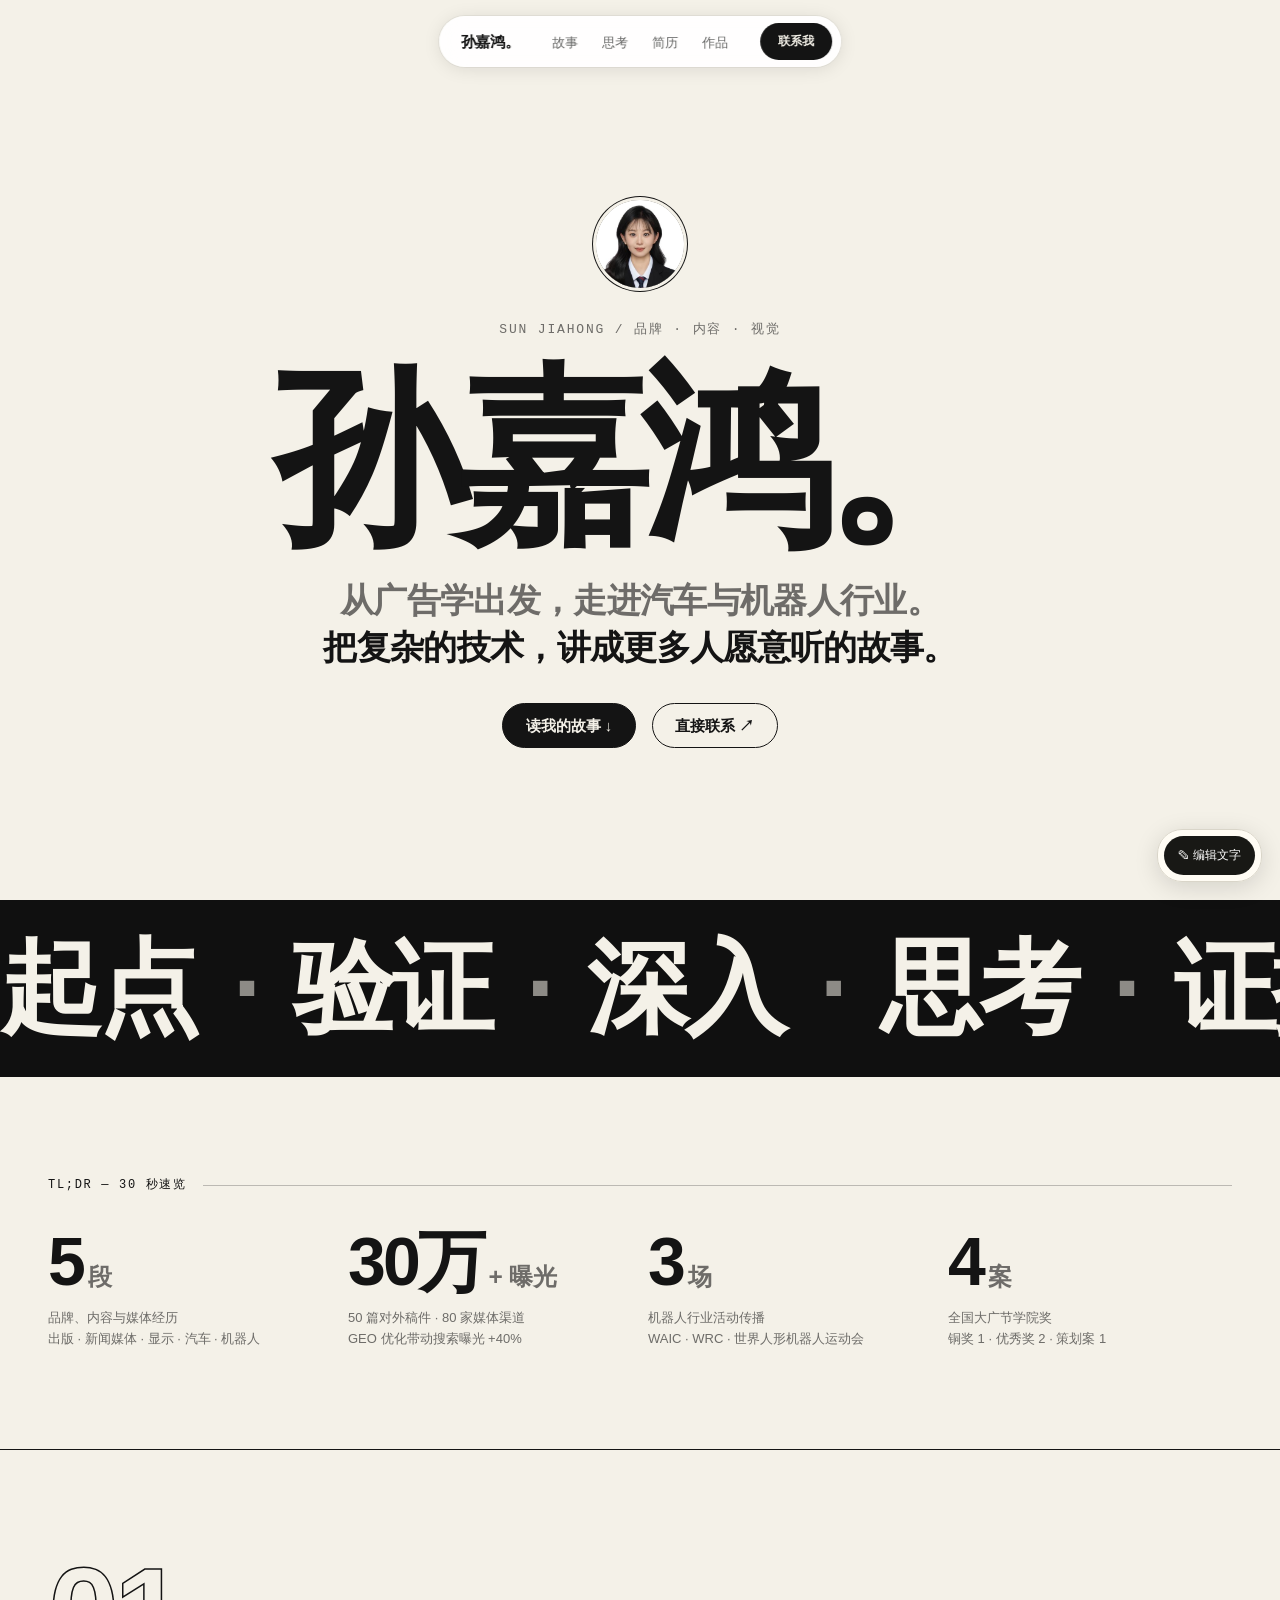
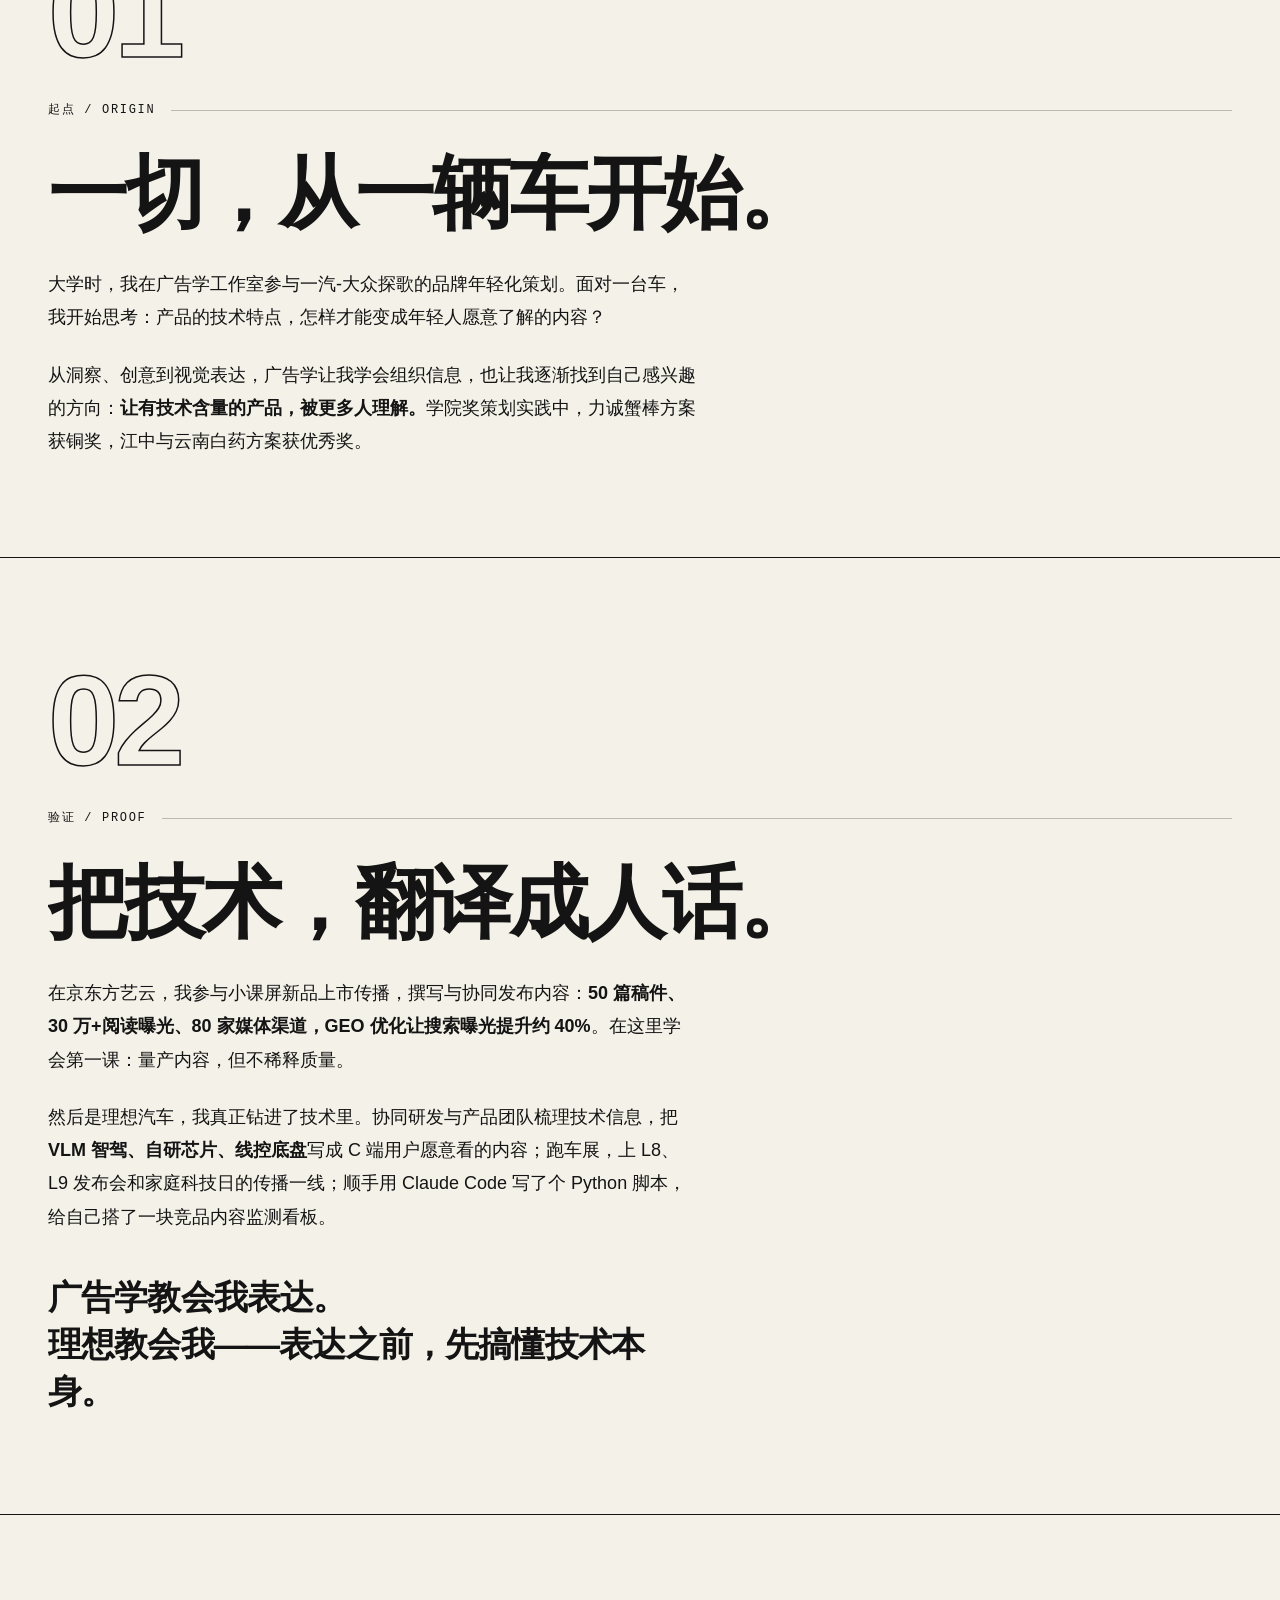
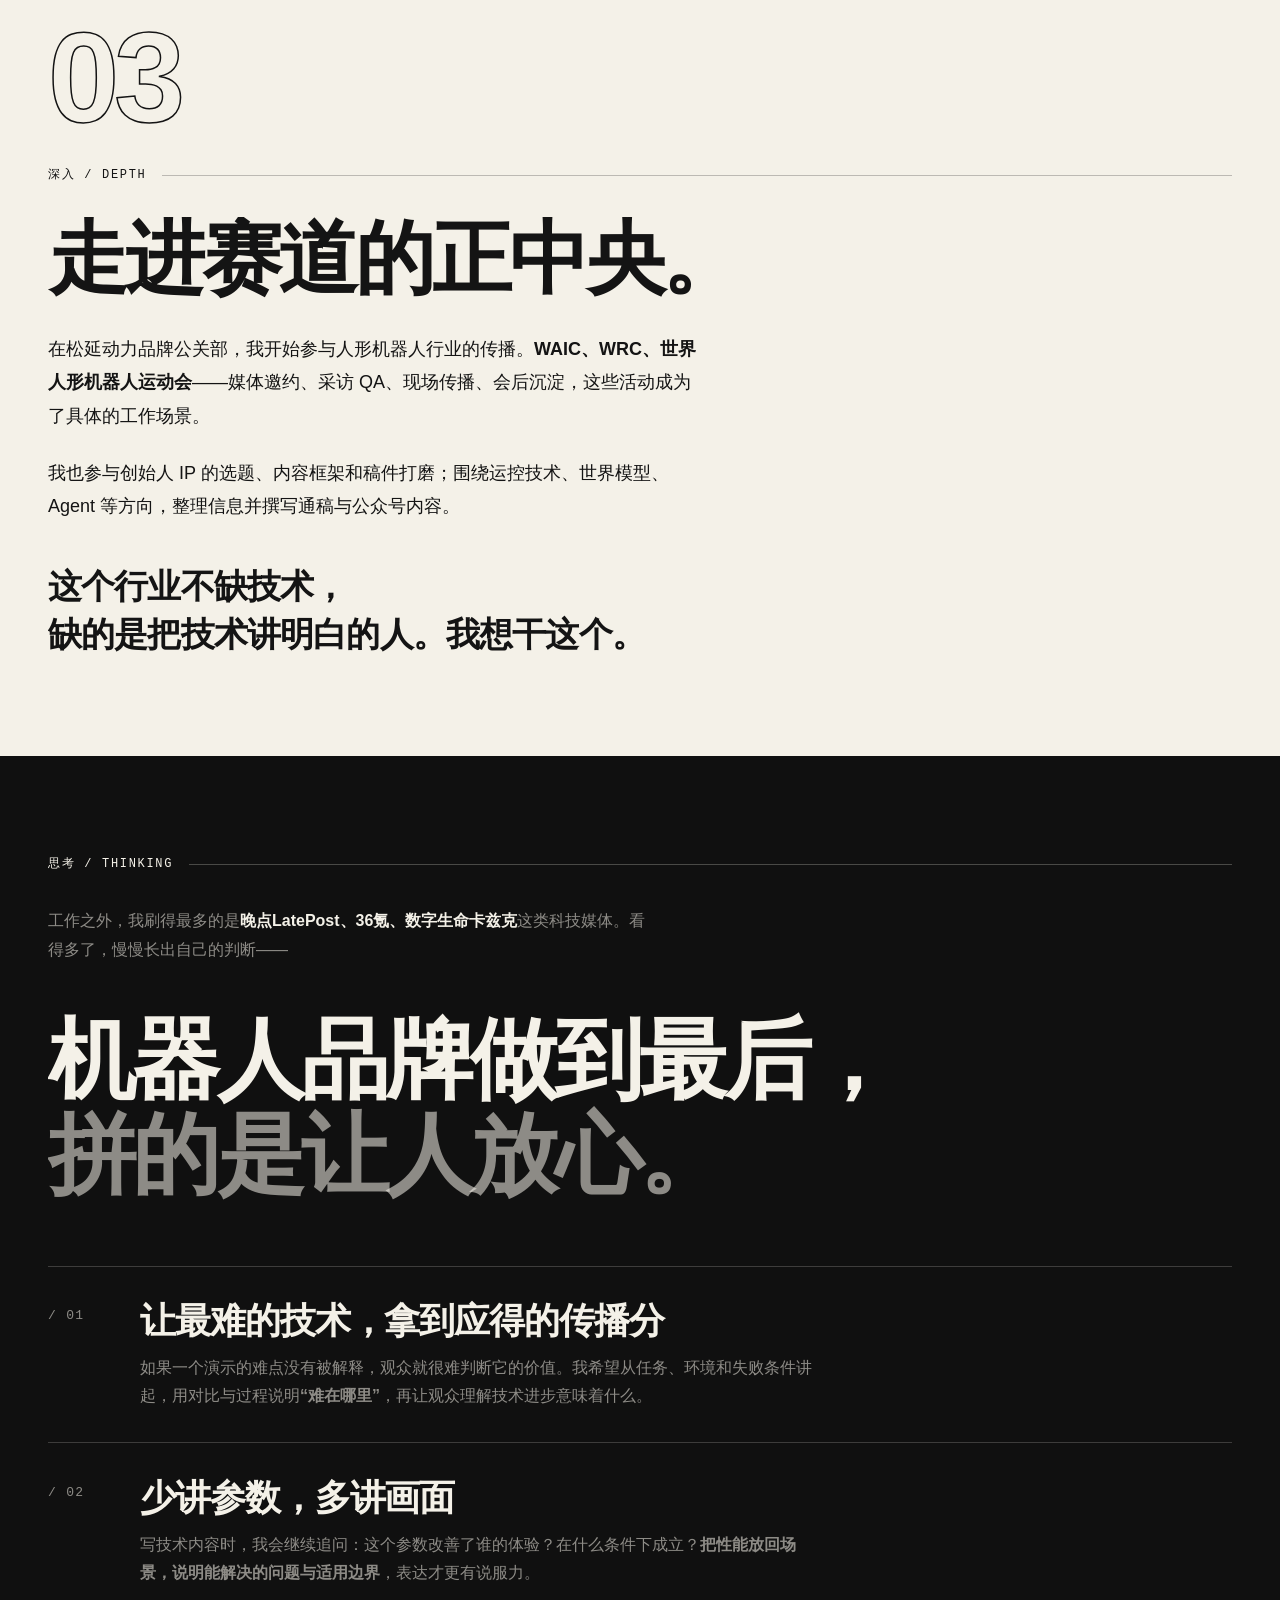
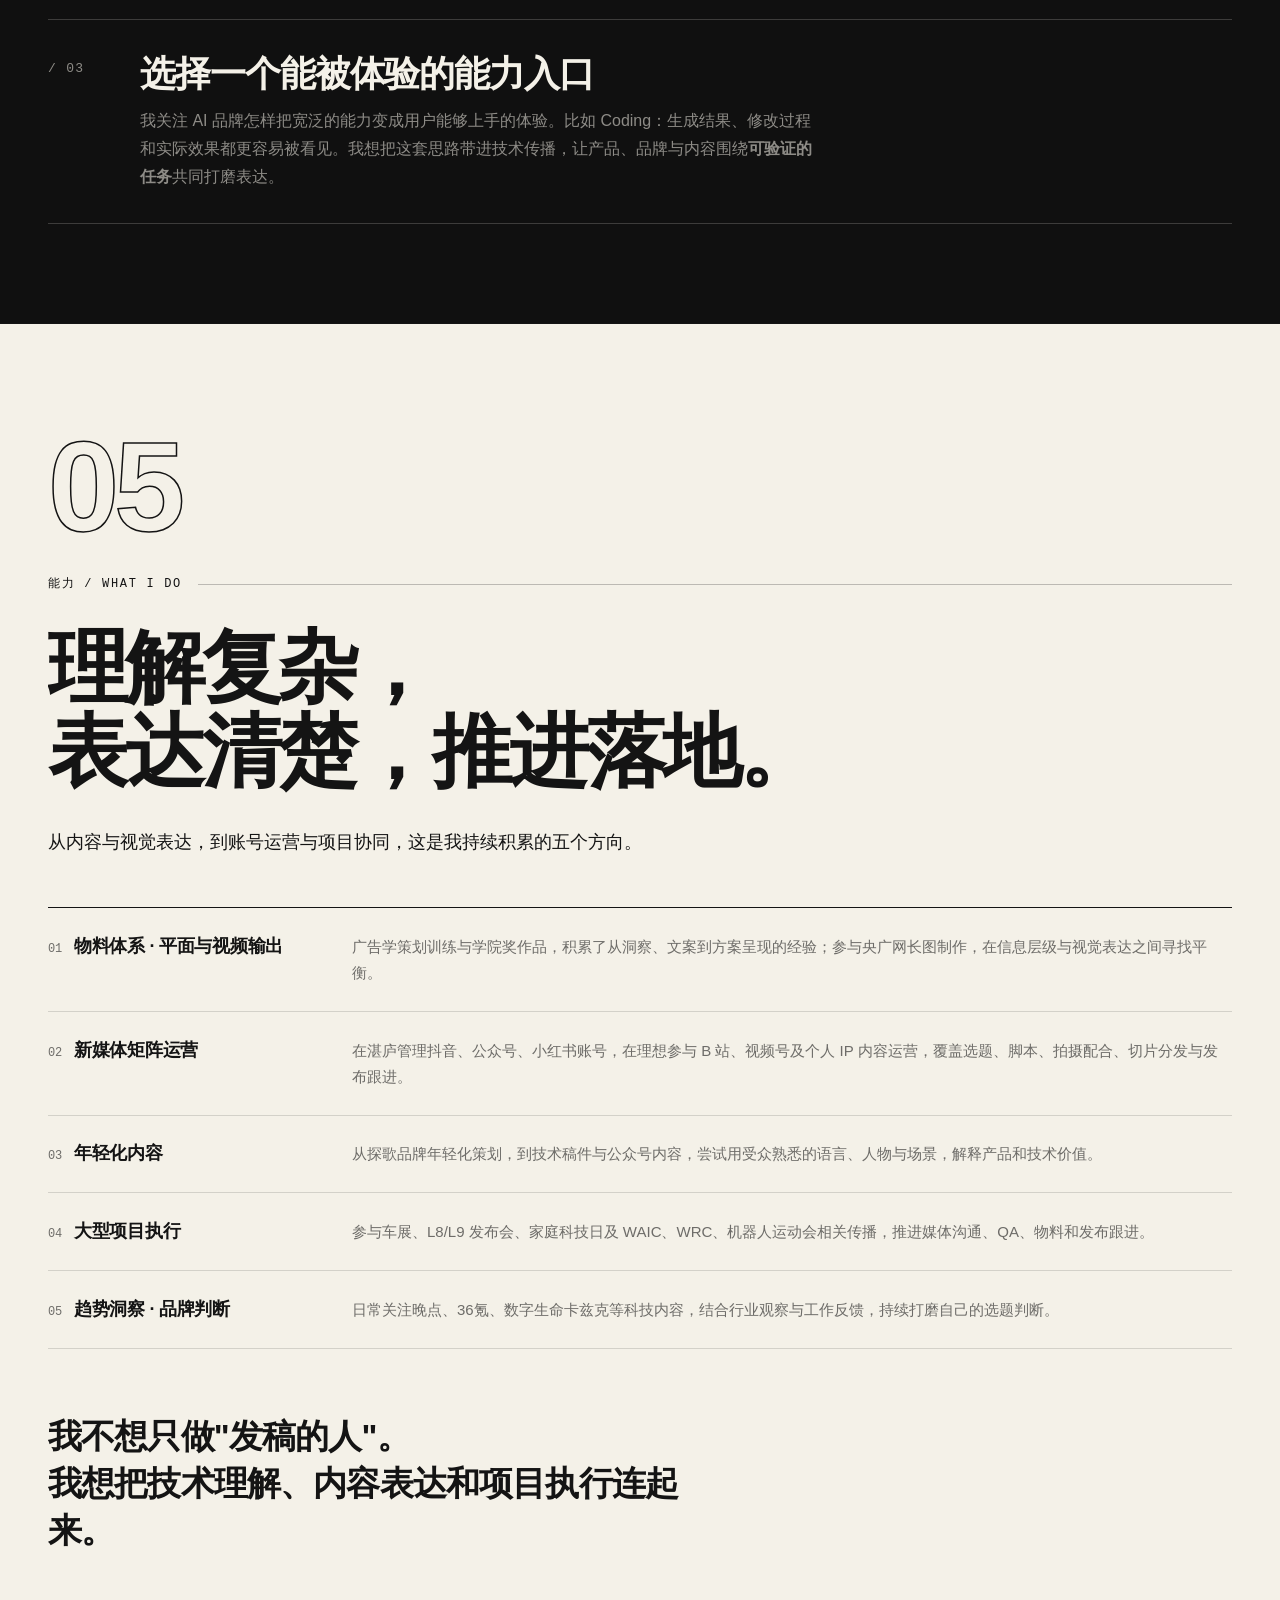
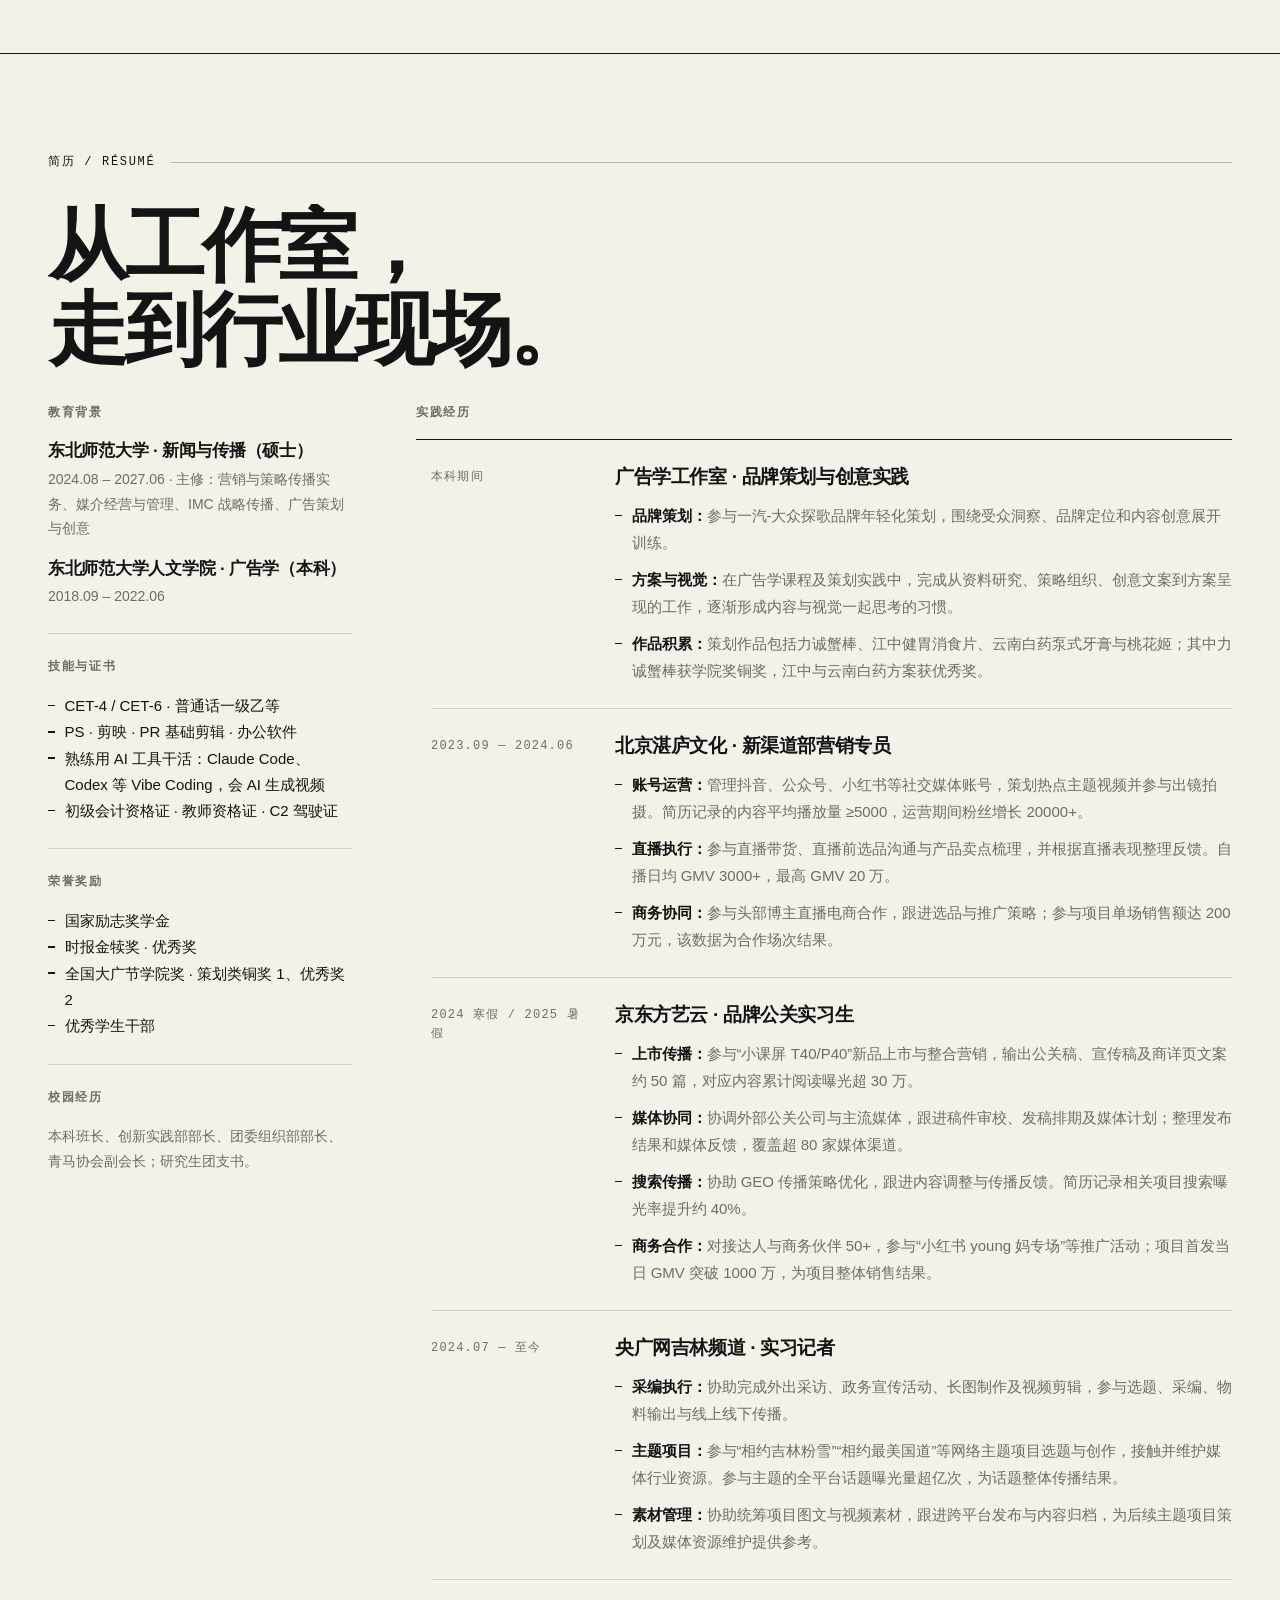
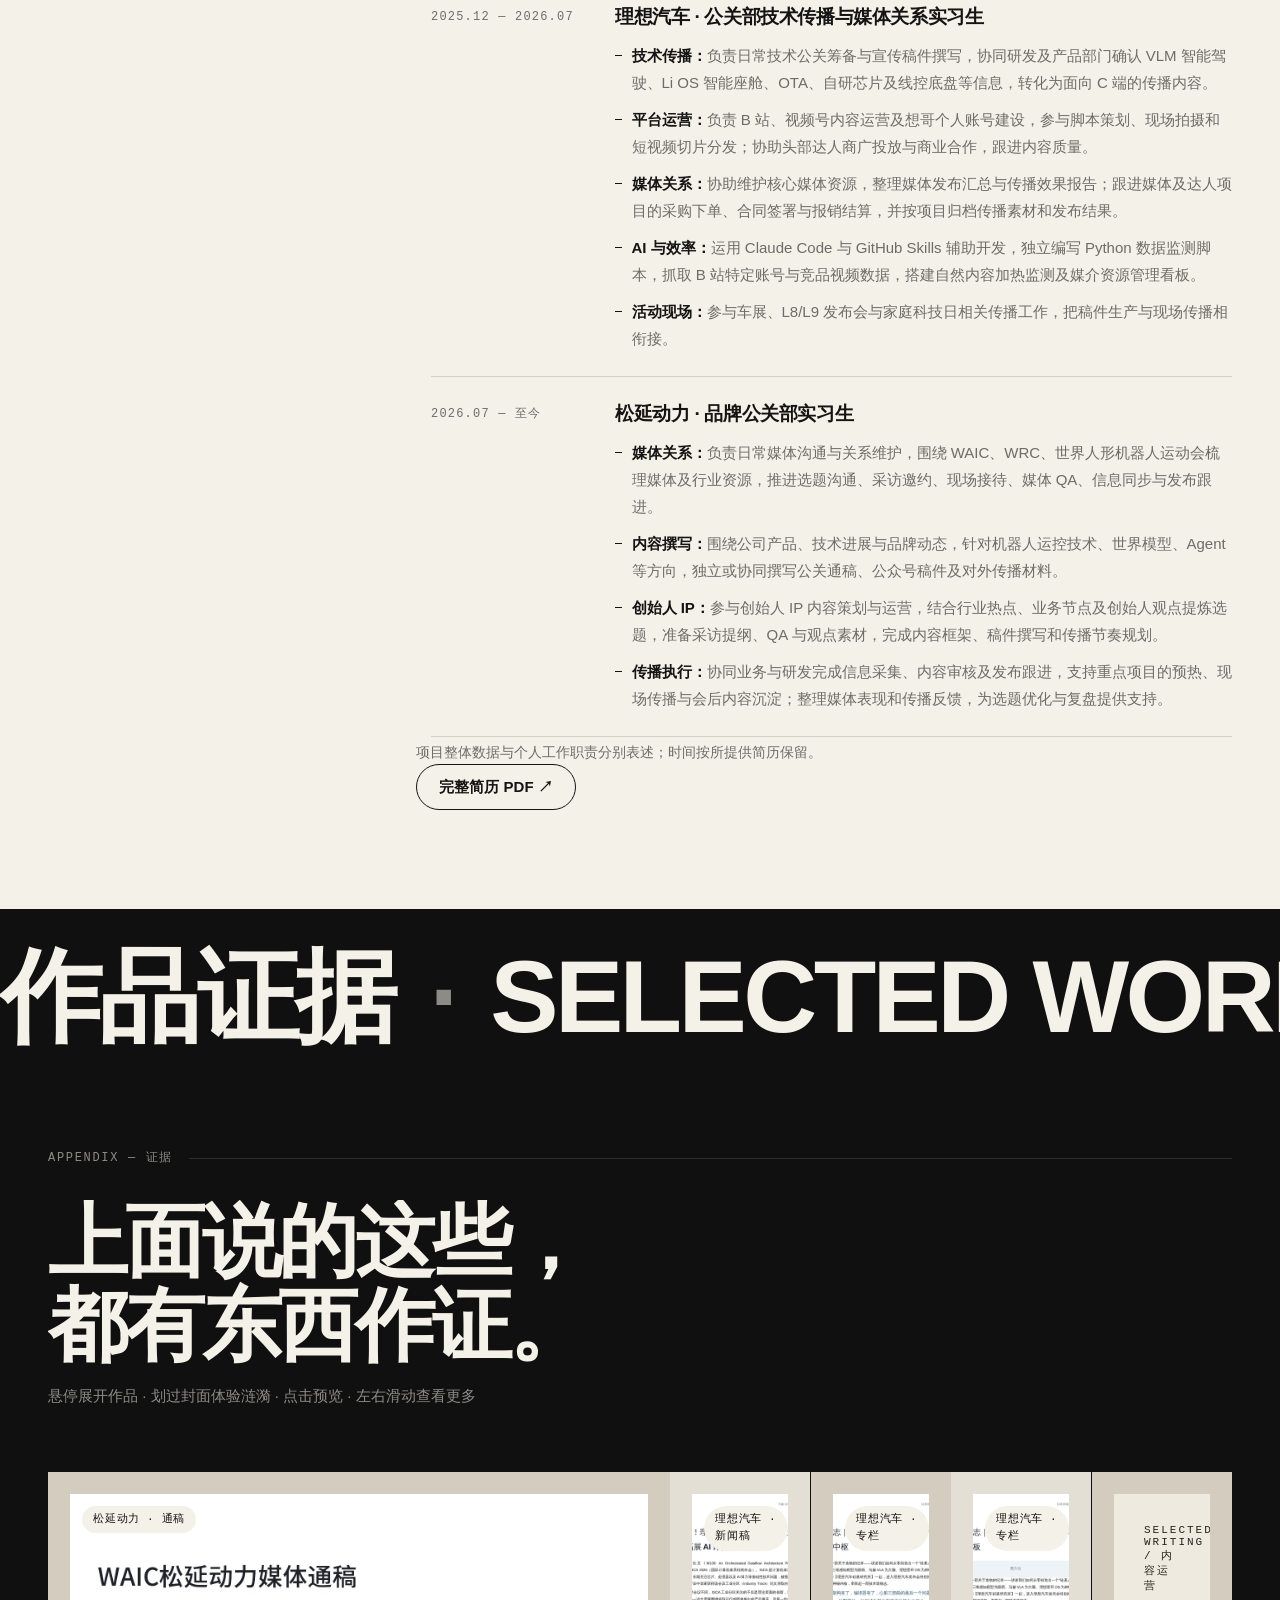
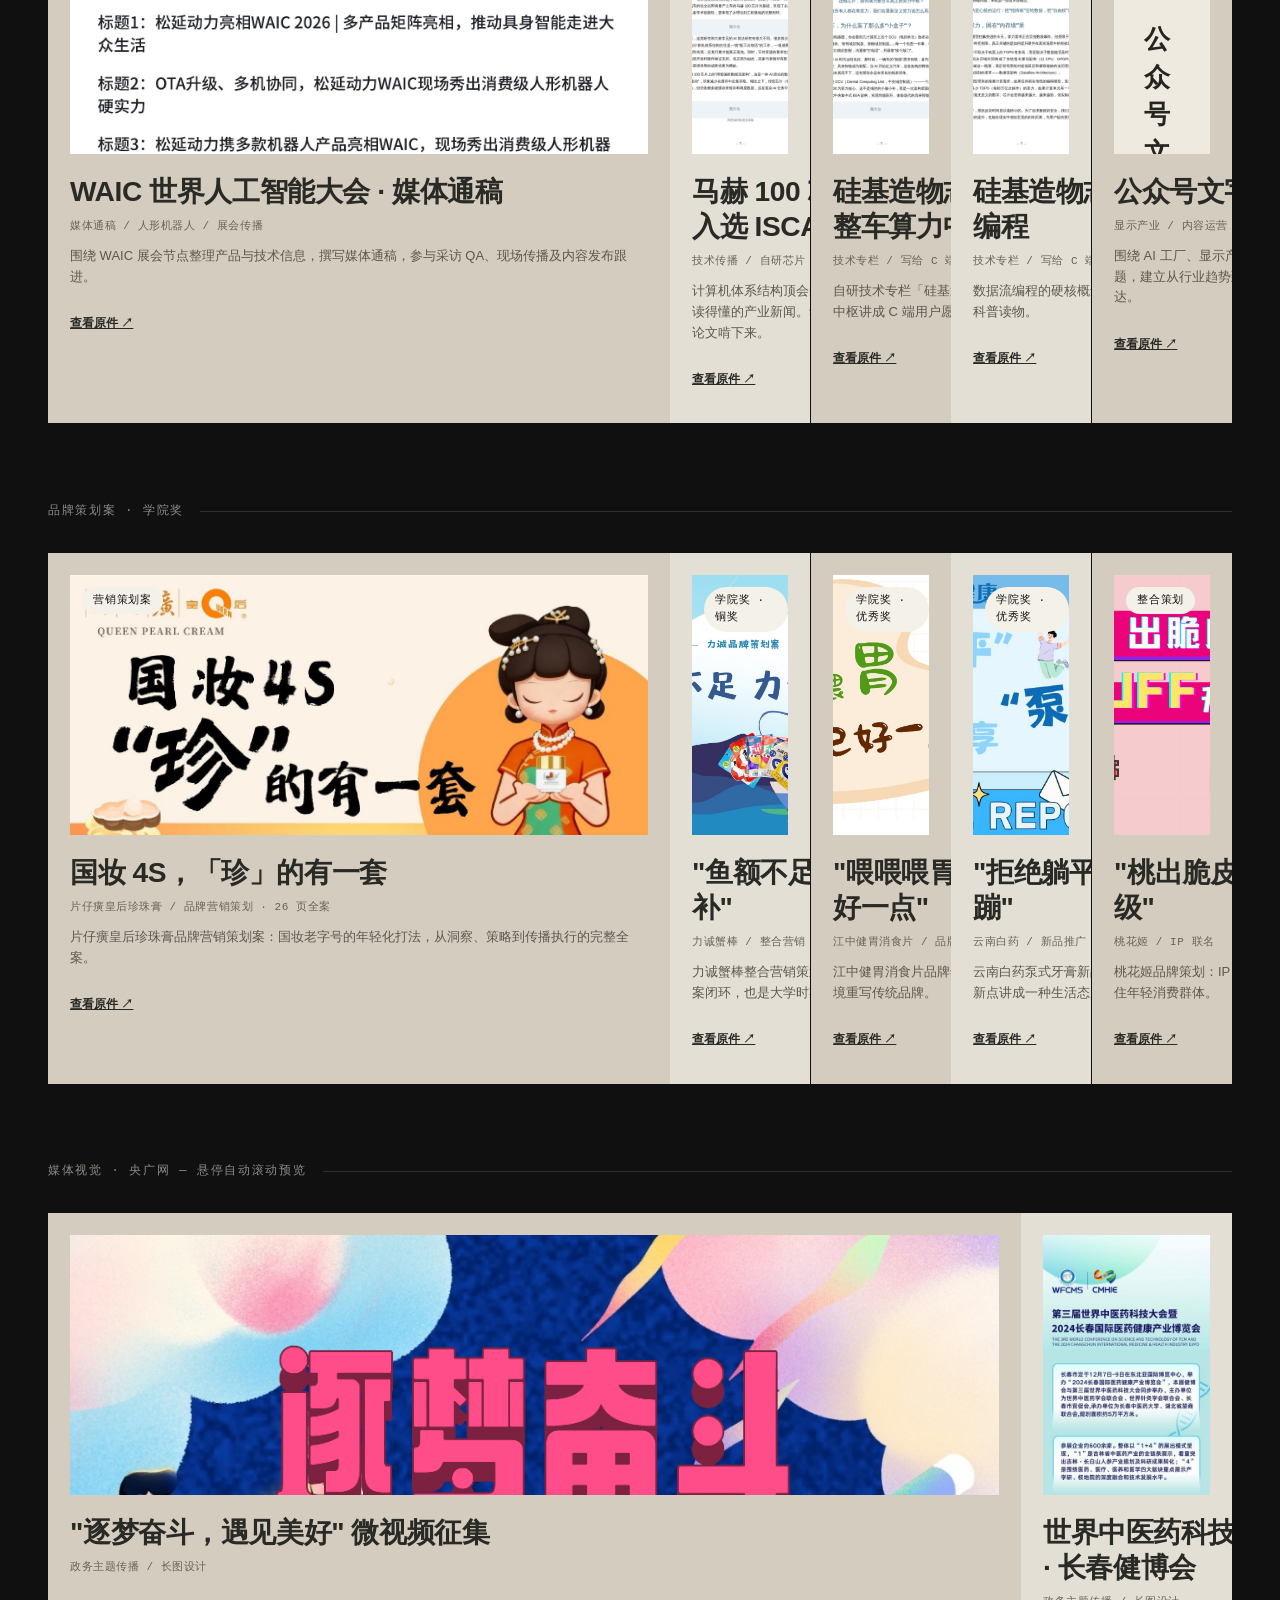
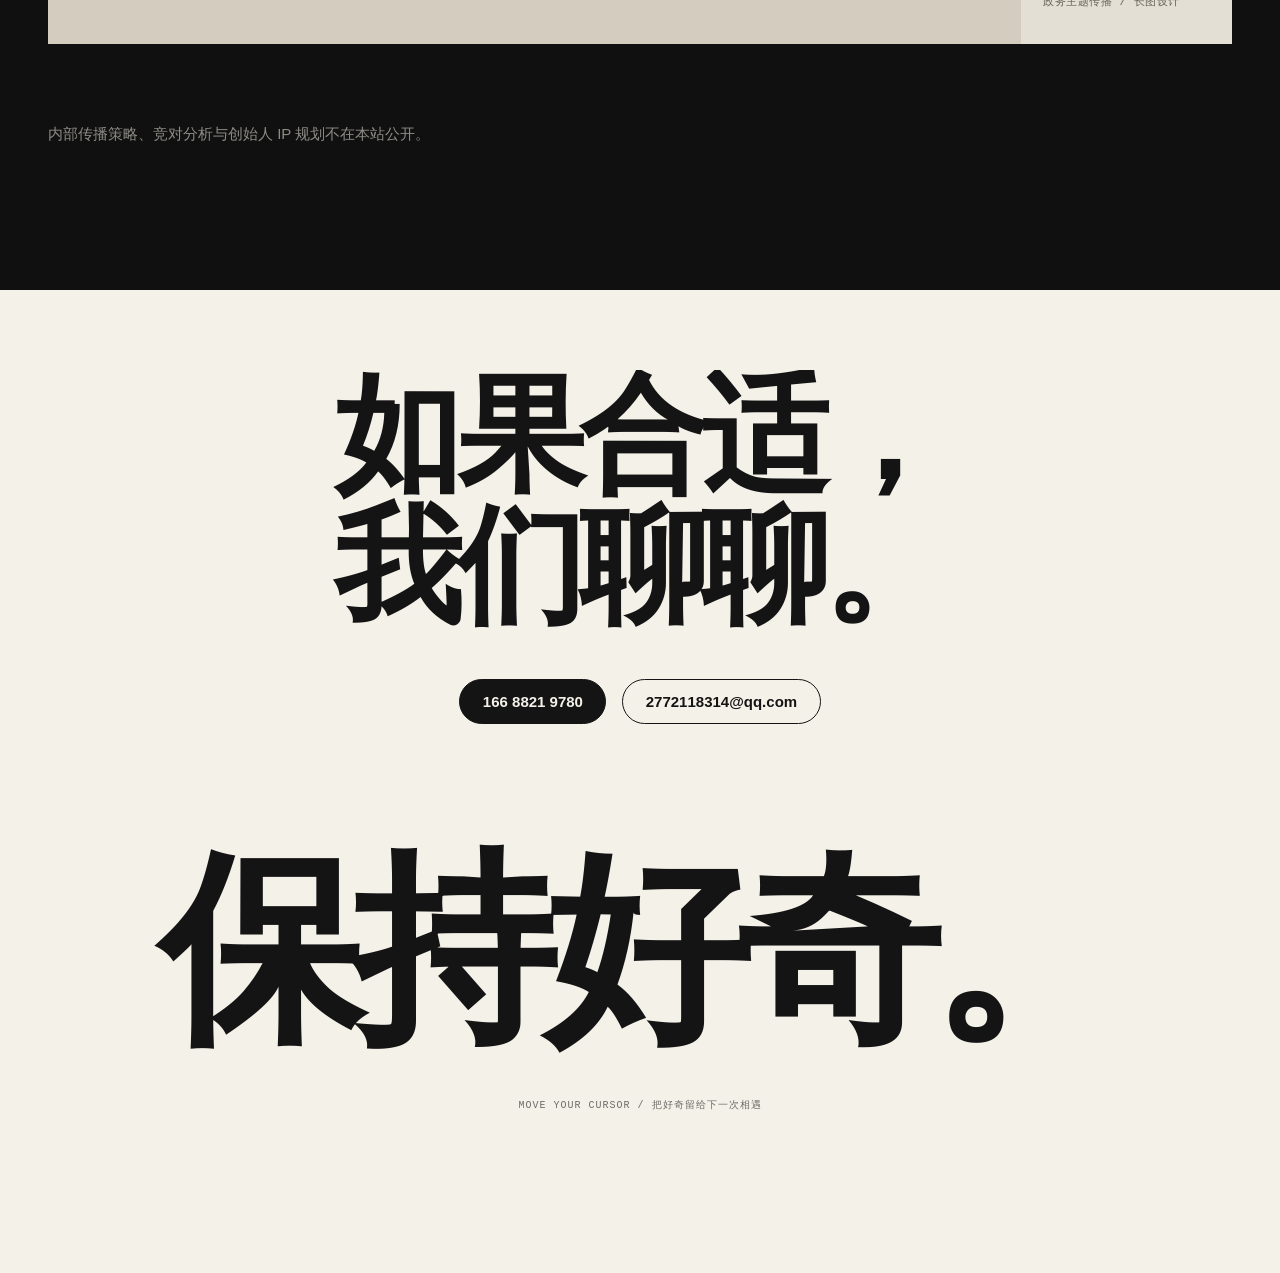
==== commit c56b5f84: "Update v3: works section, smooth-motion, portfolio previews" ====
--- a/personal/index.html
+++ b/personal/index.html
@@ -319,6 +319,7 @@
 }
 </style>
 <link rel="stylesheet" href="/personal/editor.css">
+<link rel="stylesheet" href="/personal/motion.css">
 </head>
 <body>
 
@@ -547,7 +548,7 @@
   <div class="wrap works-inner">
     <p class="kick fade-up" style="color: var(--onblack-dim);">APPENDIX — 证据</p>
     <h2 class="works-head fade-up">上面说的这些，<br>都有东西作证。</h2>
-    <p class="works-sub fade-up">随滚动抽出作品 · 划过封面体验涟漪 · 点击卡片翻面查看详情</p>
+    <p class="works-sub fade-up" data-copy="works-interaction-hint-v2">悬停展开作品 · 划过封面体验涟漪 · 点击预览 · 左右滑动查看更多</p>
 
     <div class="wgroup">
       <div class="wgrid cols-3">
--- a/personal/motion.css
+++ b/personal/motion.css
@@ -0,0 +1,19 @@
+/* Keep existing editable nodes and saved copy keys intact. */
+.stories-track{display:flex!important;gap:0;overflow-x:auto;overscroll-behavior-x:contain;scrollbar-width:thin;align-items:stretch;padding-bottom:14px}
+.stories-track .wcard{flex:1 0 100px;min-width:0;max-width:none;position:relative;background:#d4ccbf;color:#292925;padding:22px;overflow:hidden;transition:flex-basis .7s cubic-bezier(.22,1,.36,1),flex-grow .7s cubic-bezier(.22,1,.36,1);perspective:none;opacity:1}
+.stories-track .wcard:nth-child(2n){background:#e4dfd5}.stories-track .wcard.is-active{flex:5 0 420px}
+.stories-track .flip-inner,.stories-track .flipped .flip-inner{transform:none;transform-style:flat;transition:none}.stories-track .flip-front{backface-visibility:visible}
+.stories-track .wcard-img,.stories-track .wcard.feat .wcard-img,.stories-track .wcard-img.tall{width:100%;height:260px;aspect-ratio:auto;border-radius:0;display:block}
+.stories-track .wcard-img img{object-fit:cover}.stories-track .wcard-cap{min-width:250px;color:#292925;padding:20px 0 10px}.stories-track .wcard-name{font-size:clamp(20px,2.2vw,30px);line-height:1.25}.stories-track .wcard-tags{color:#686258}.stories-track .wcard-plus{display:none}
+.stories-track .flip-back{position:relative;inset:auto;transform:none;backface-visibility:visible;background:none;padding:0;display:block;min-width:250px;overflow:visible}
+.stories-track .flip-back-title,.stories-track .flip-back-kicker,.stories-track .flip-hint{display:none}.stories-track .flip-back-desc{font-size:13px;line-height:1.6;color:#5c584f;margin:0 0 14px}.stories-track .flip-back-link{font-size:12px;padding:0;color:#292925}
+.stories-track .pan-viewport img{height:auto;object-fit:cover}.stories-track .wcard:hover .pan-viewport img{transform:translateY(calc(260px - 100%))}
+.work-cursor{position:fixed;top:-43px;left:-43px;width:86px;height:86px;border-radius:50%;background:#292925;color:#fff;display:grid;place-items:center;pointer-events:none;z-index:80;font-size:14px;opacity:0;scale:.4;transition:opacity .2s,scale .3s}.work-cursor.visible{opacity:1;scale:1}
+.work-preview{width:min(1100px,94vw);max-height:90svh;background:#f4f1e9;color:#292925;border:0;padding:24px;overscroll-behavior:contain;margin:auto}.work-preview::backdrop{background:#111b;backdrop-filter:blur(8px)}
+.work-preview header{display:flex;justify-content:space-between;gap:20px;align-items:start}.work-preview h2{font-size:24px}.work-preview button{border:1px solid #aaa;background:none;padding:10px;white-space:nowrap;cursor:pointer}.preview-description{margin:16px 0;font-size:14px}.preview-content{max-height:65svh;overflow:auto;background:#e1ddd4}.preview-content iframe{width:100%;height:64svh;border:0}.preview-content>img{display:block;width:100%;height:auto}.preview-content>p{padding:16px}.preview-content .doc-cover{padding:50px}.preview-original{display:inline-block;margin-top:18px;text-decoration:underline}
+.stories-track .flip-back-link{background:transparent;border-radius:0;text-decoration:underline}
+.preview-writing{padding:clamp(20px,5vw,70px);background:#fff;max-width:850px;margin:auto;line-height:1.9;font-size:16px}.preview-writing p+p{margin-top:18px}.preview-content>img+img{margin-top:12px}
+.footer-letters span{transition:color .25s ease}.editing .motion-copy{opacity:1!important;transform:none!important;clip-path:none!important}
+.editing .stories-track{display:grid!important;grid-template-columns:repeat(2,minmax(0,1fr));gap:20px;overflow:visible}.editing .stories-track .wcard{min-width:0}.editing .stories-track .flip-back-title,.editing .stories-track .flip-back-kicker{display:block}.editing [data-copy]{clip-path:none!important}.editing .work-cursor{display:none}
+@media(max-width:700px){.stories-track .wcard,.stories-track .wcard.is-active{flex:0 0 84%;padding:18px;scroll-snap-align:start}.stories-track{scroll-snap-type:x mandatory}.stories-track .wcard-cap,.stories-track .flip-back{min-width:0}.work-cursor{display:none}.work-preview{padding:16px}.work-preview h2{font-size:19px}.editing .stories-track{grid-template-columns:1fr}}
+@media(prefers-reduced-motion:reduce){.stories-track .wcard,.footer-letters span{transition:none}.work-cursor{display:none}.marquee-track{animation:none}.fade-up{clip-path:none!important}}
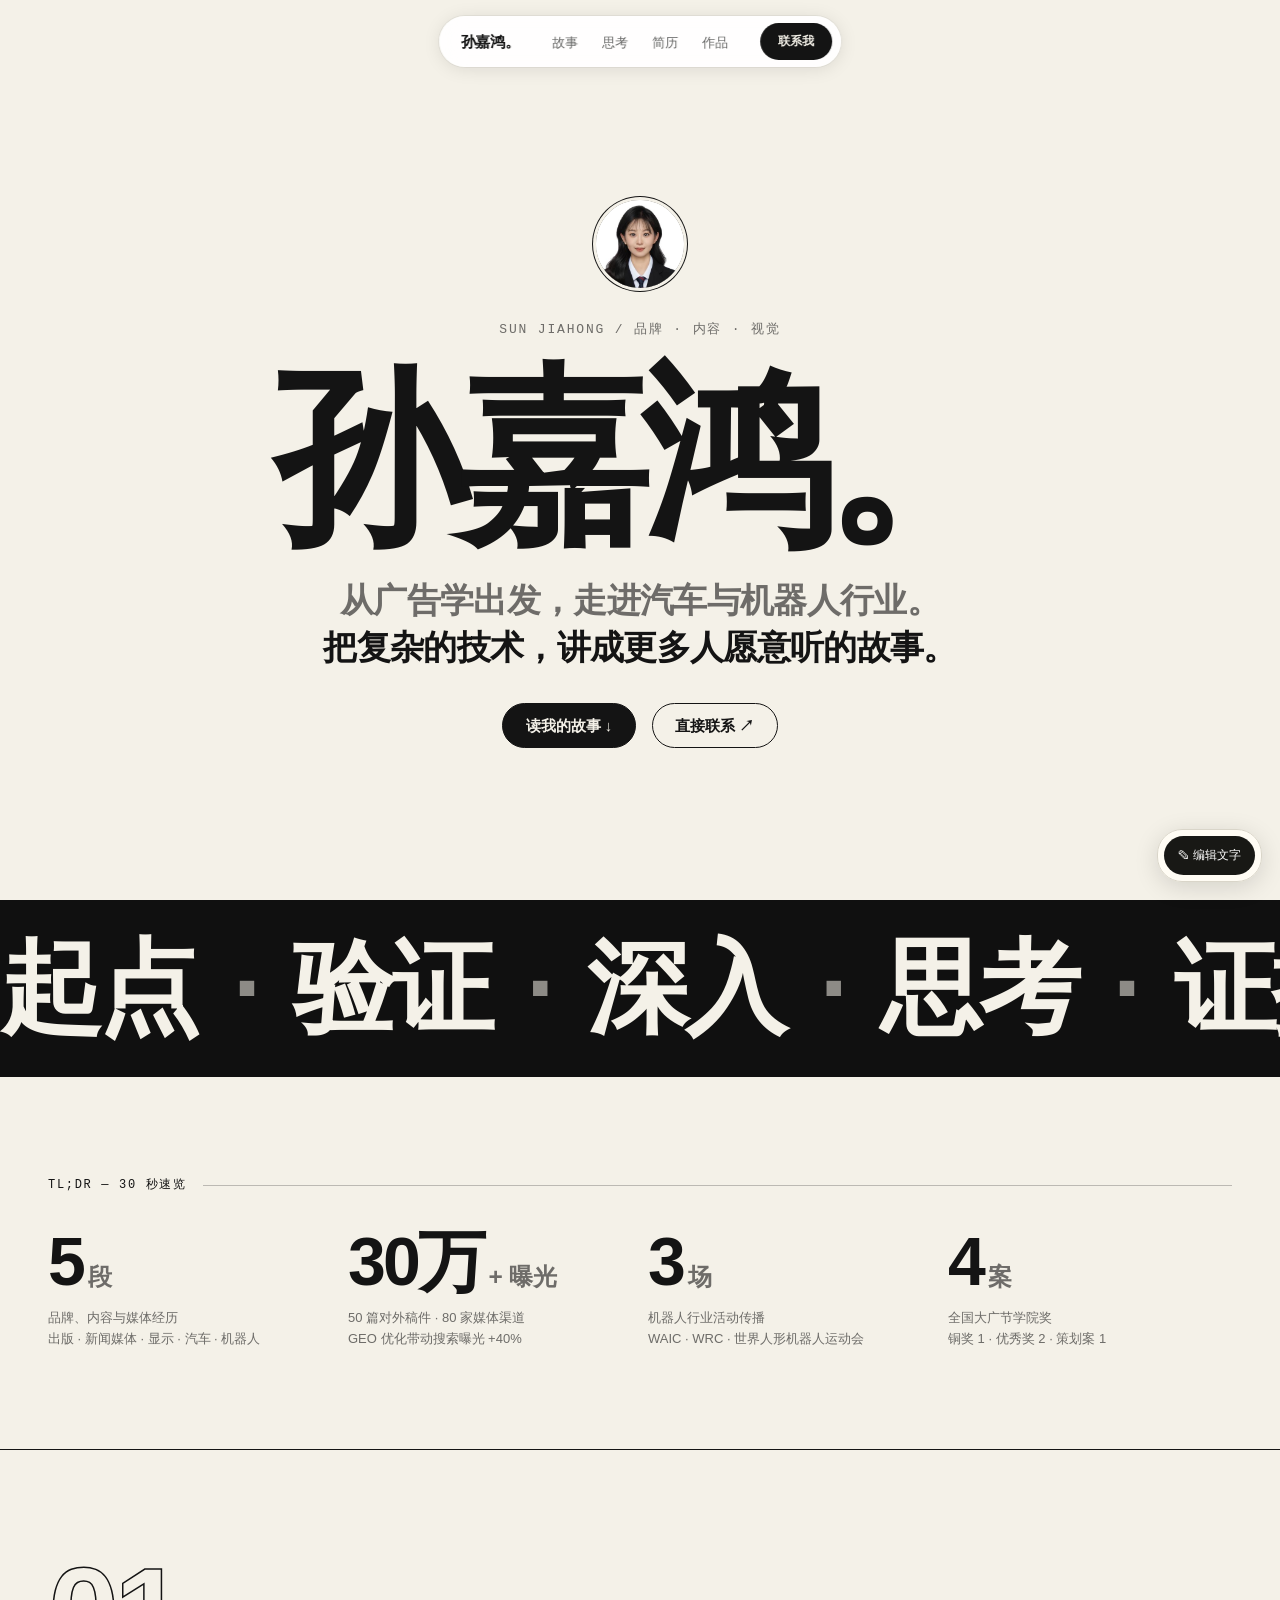
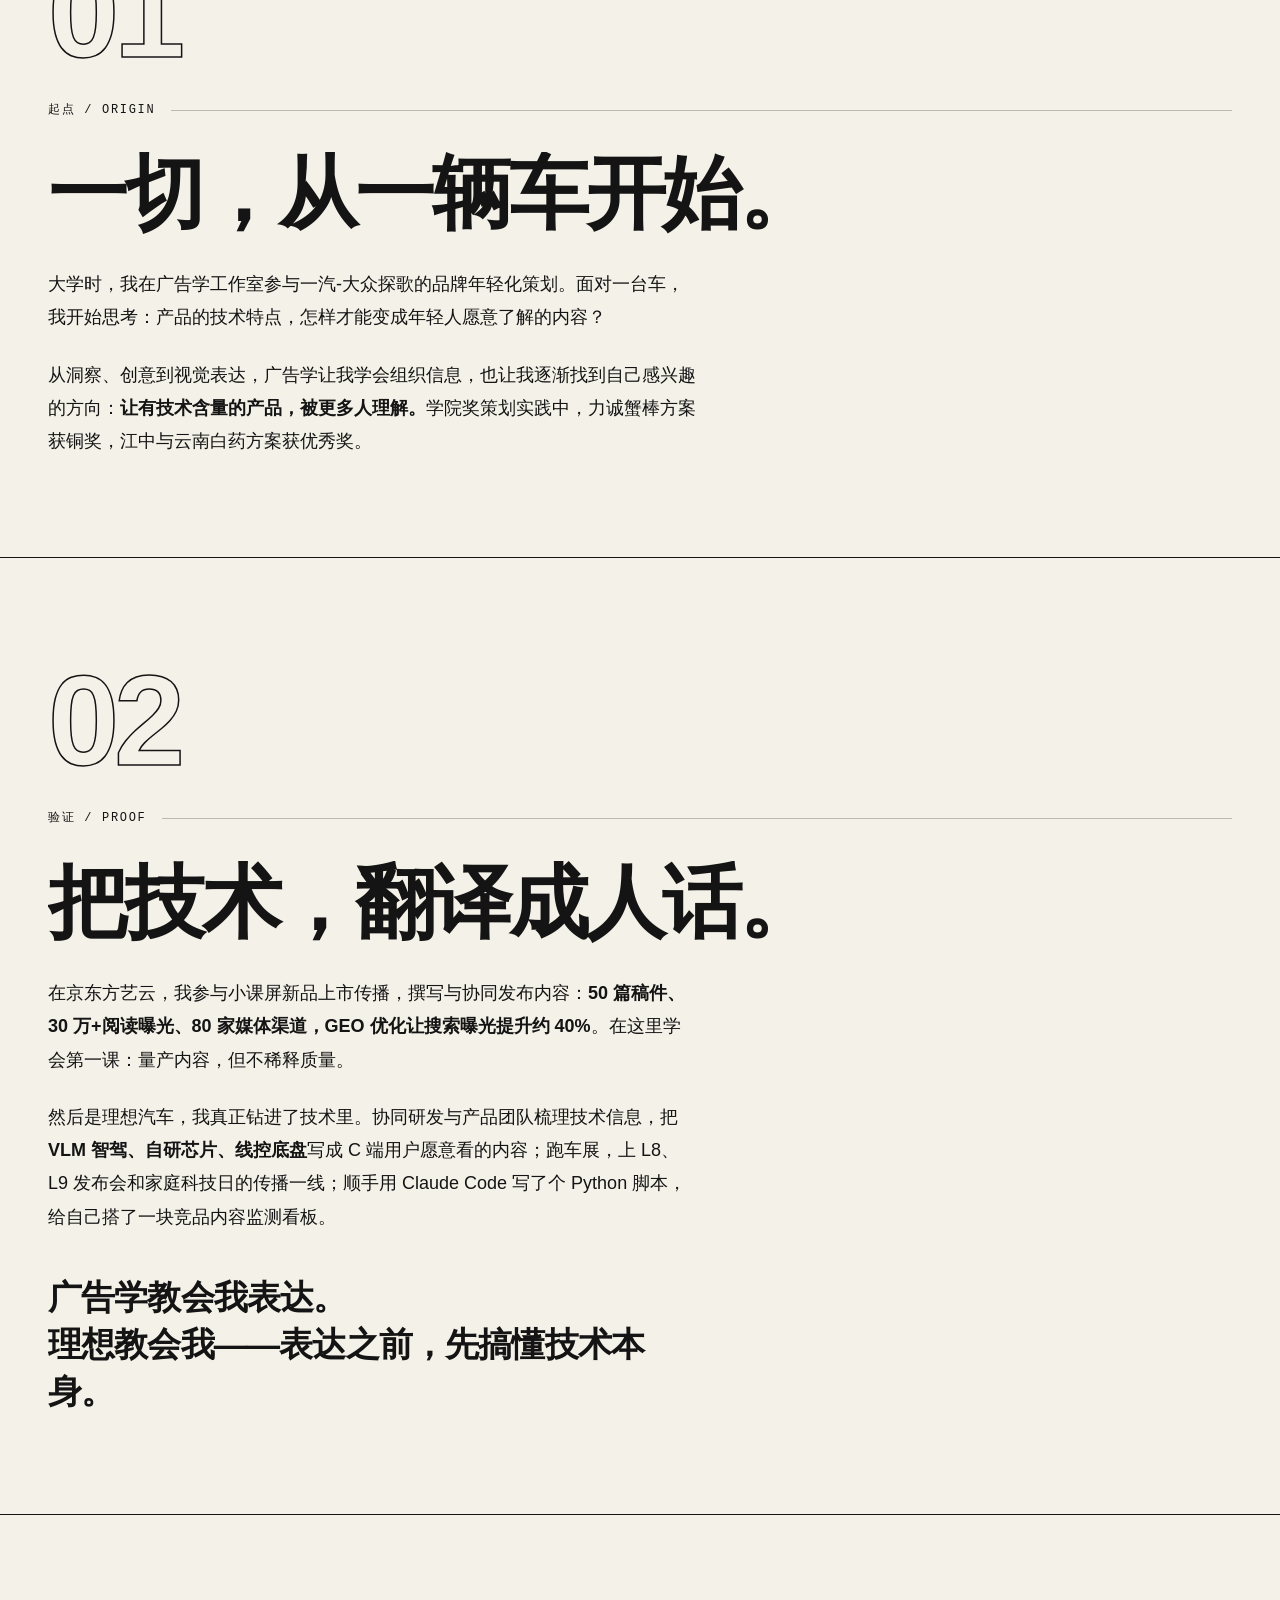
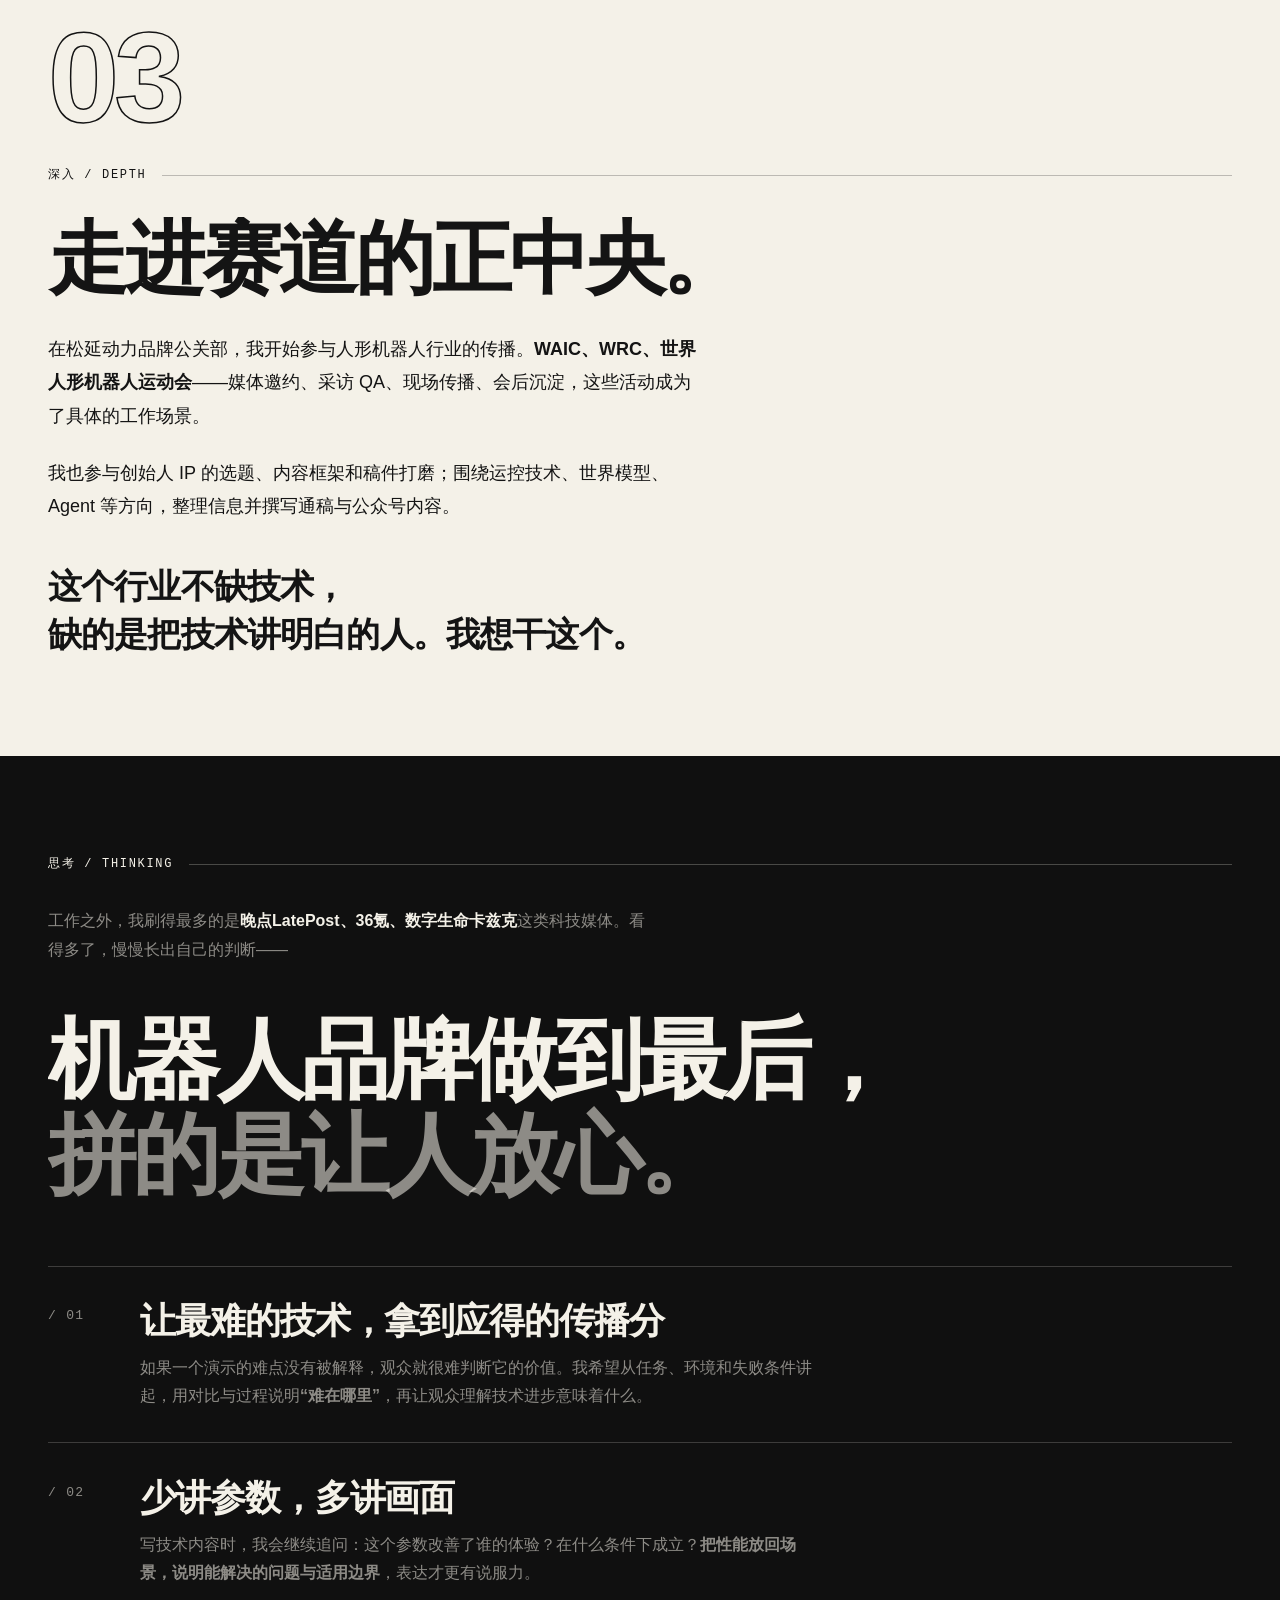
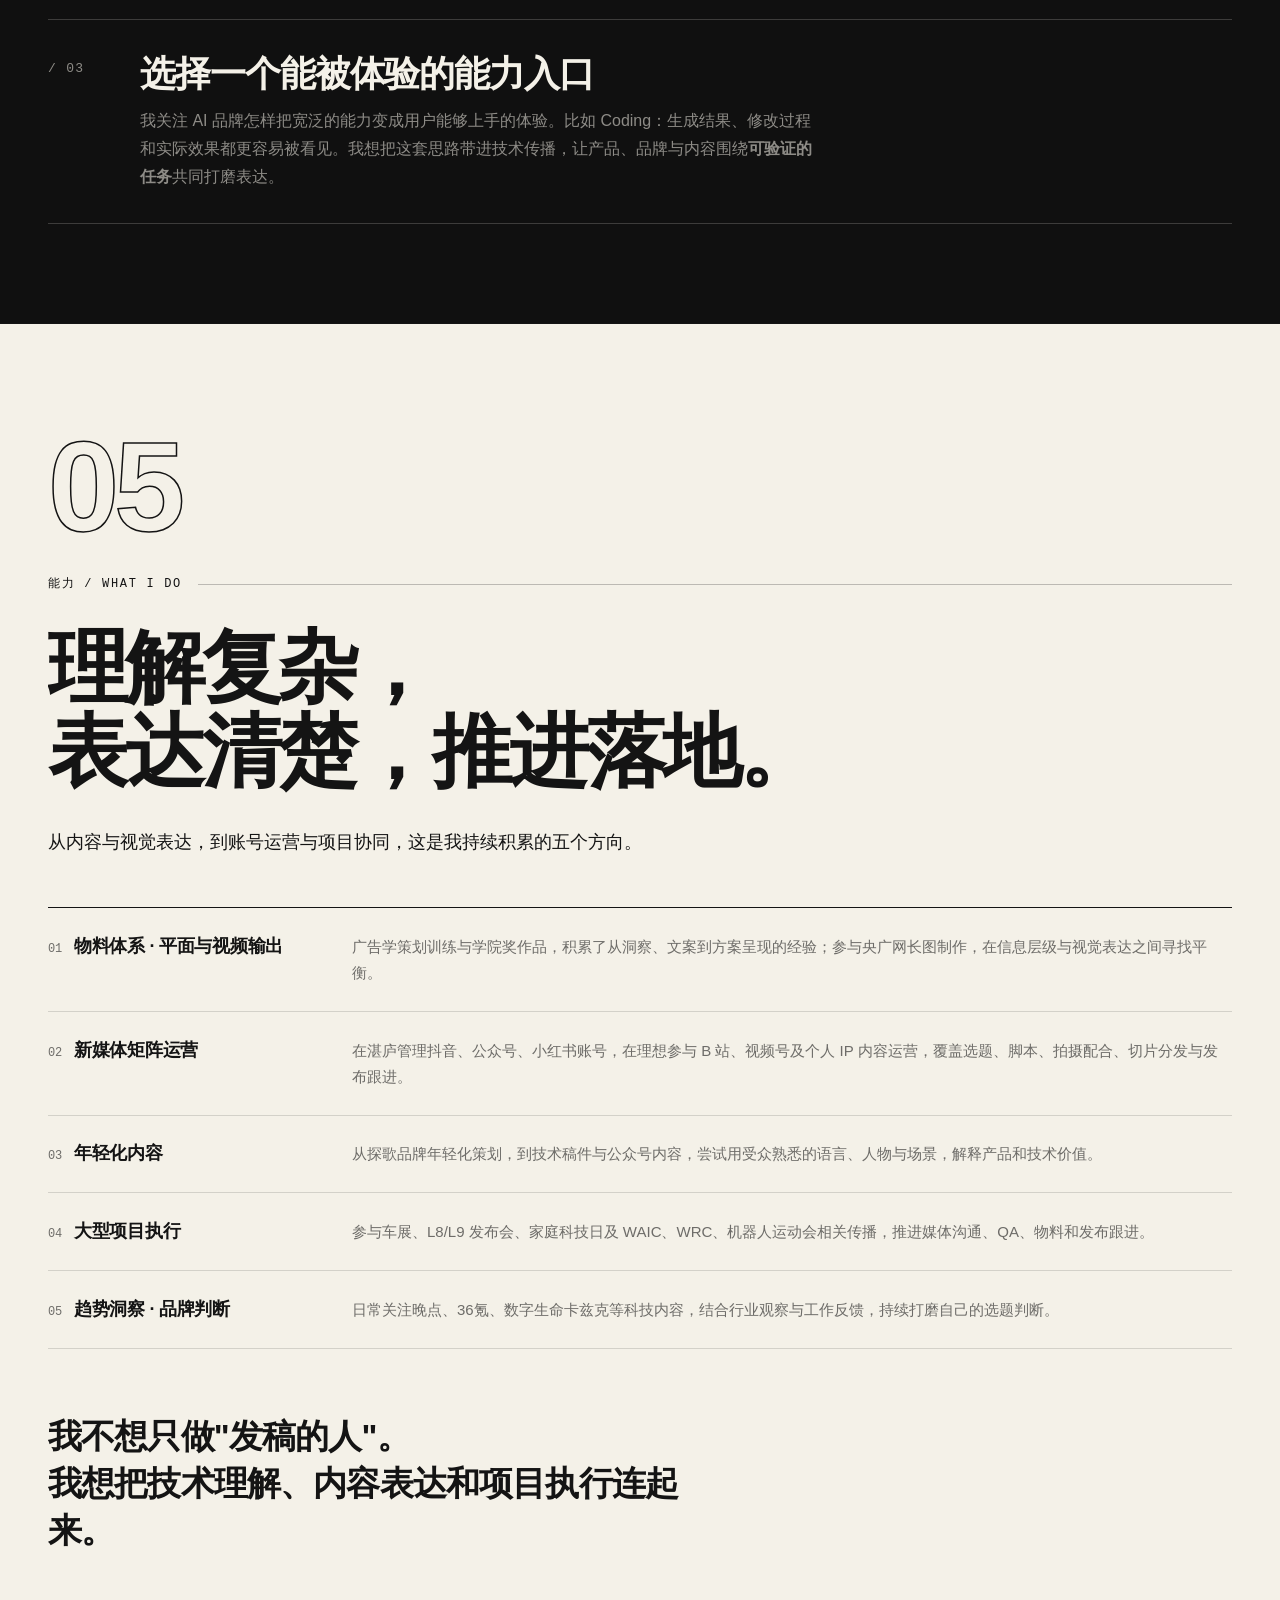
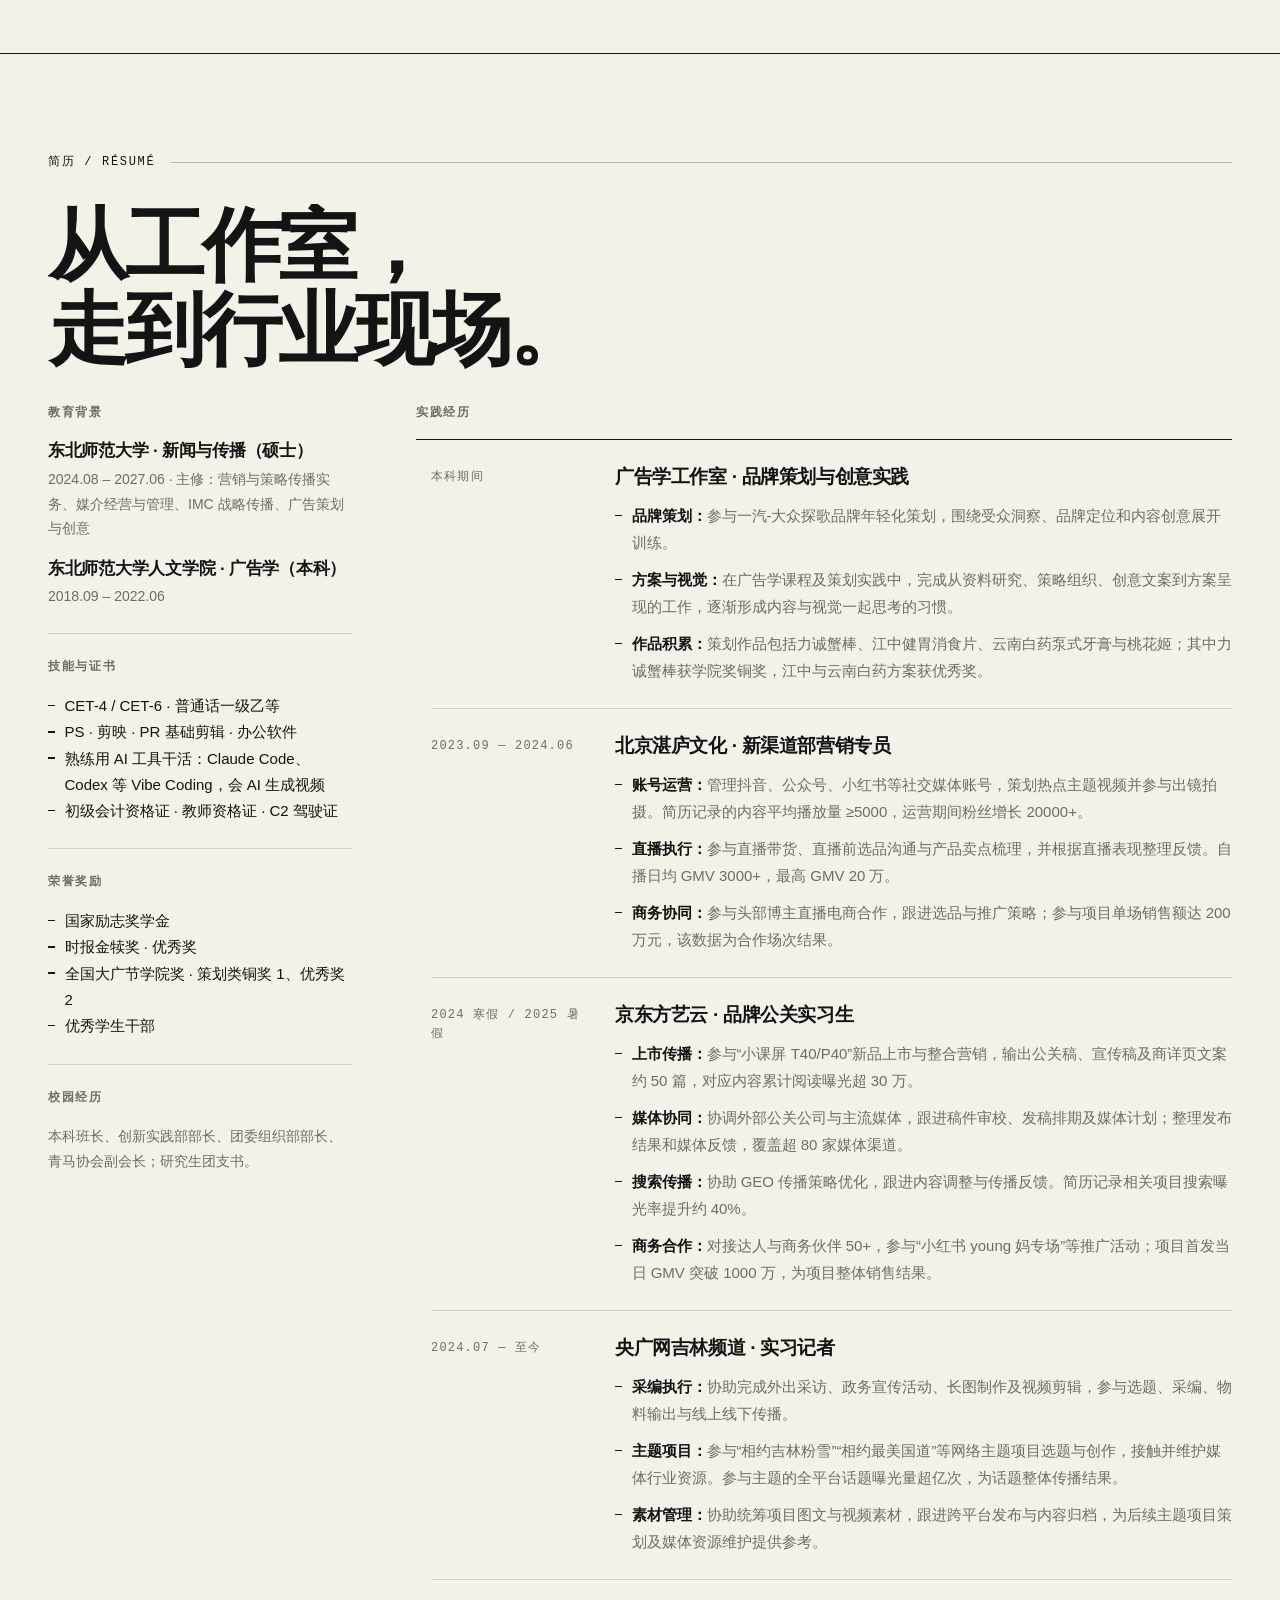
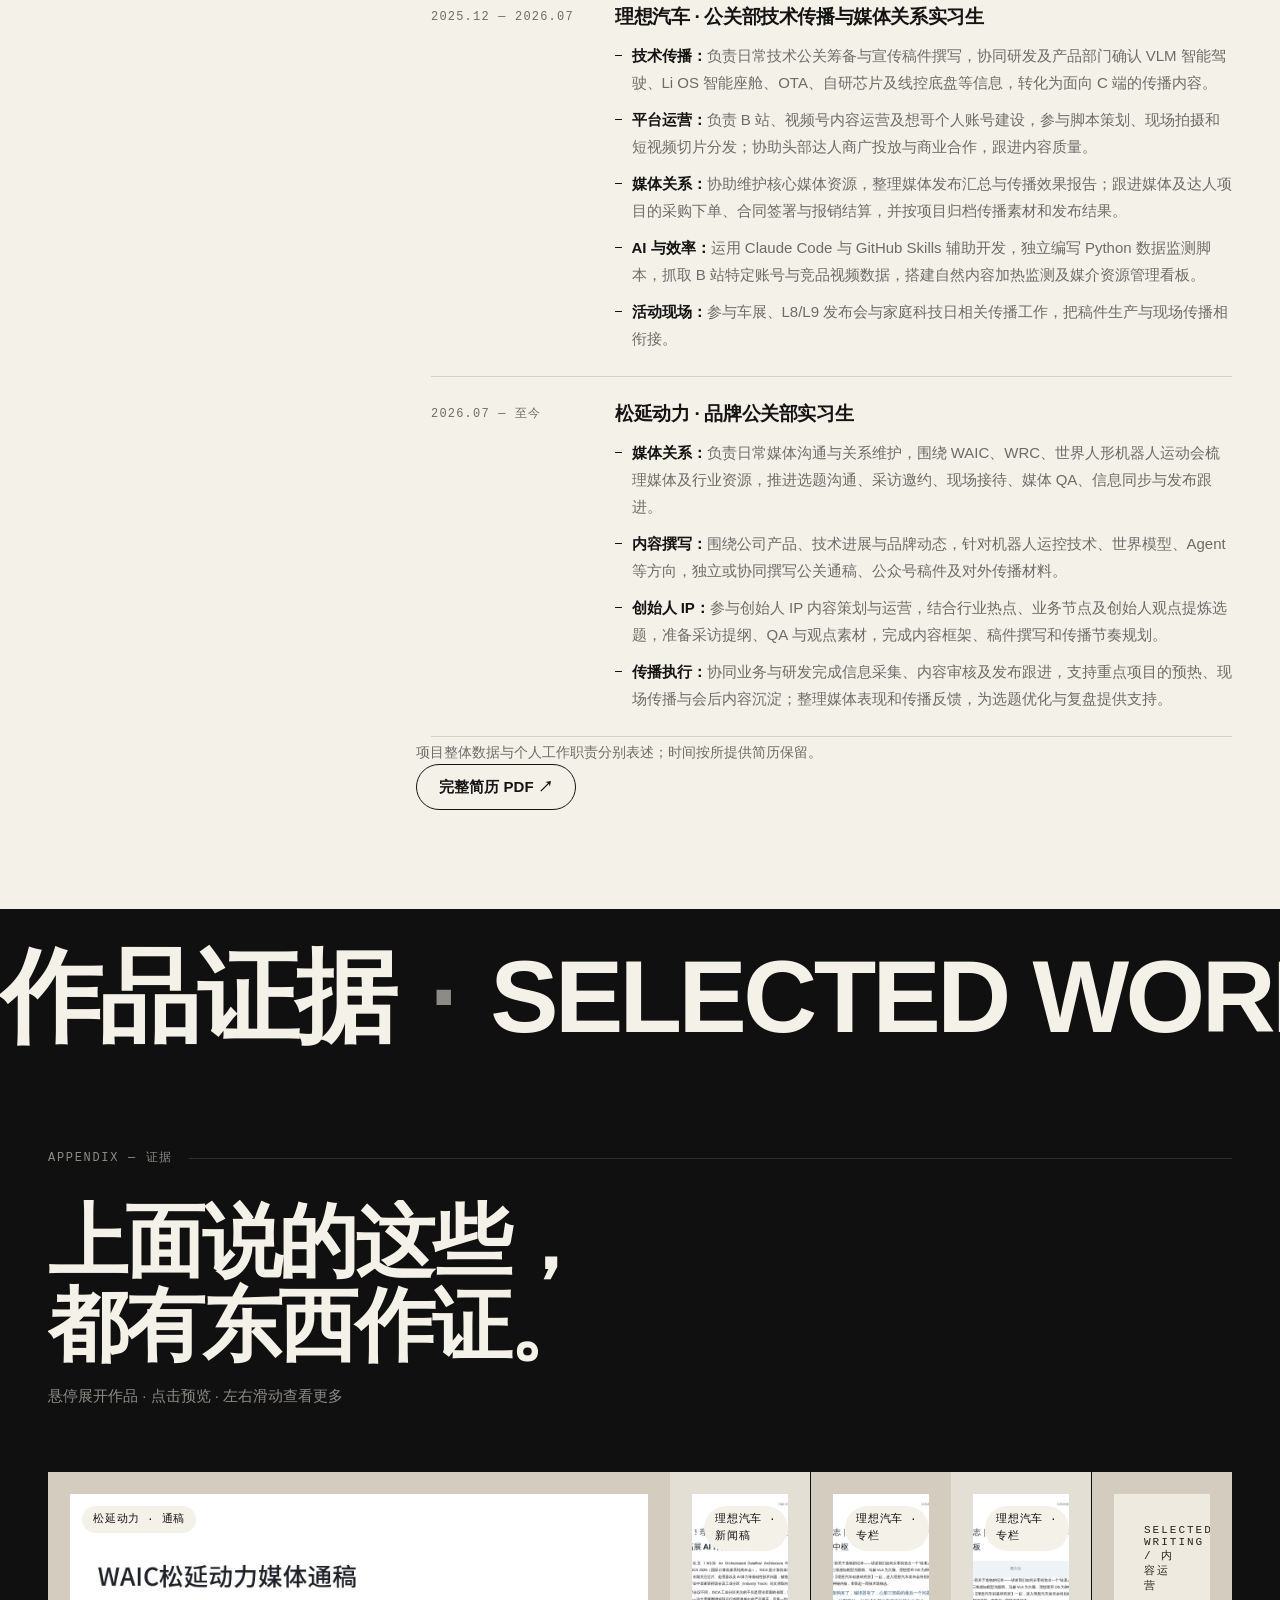
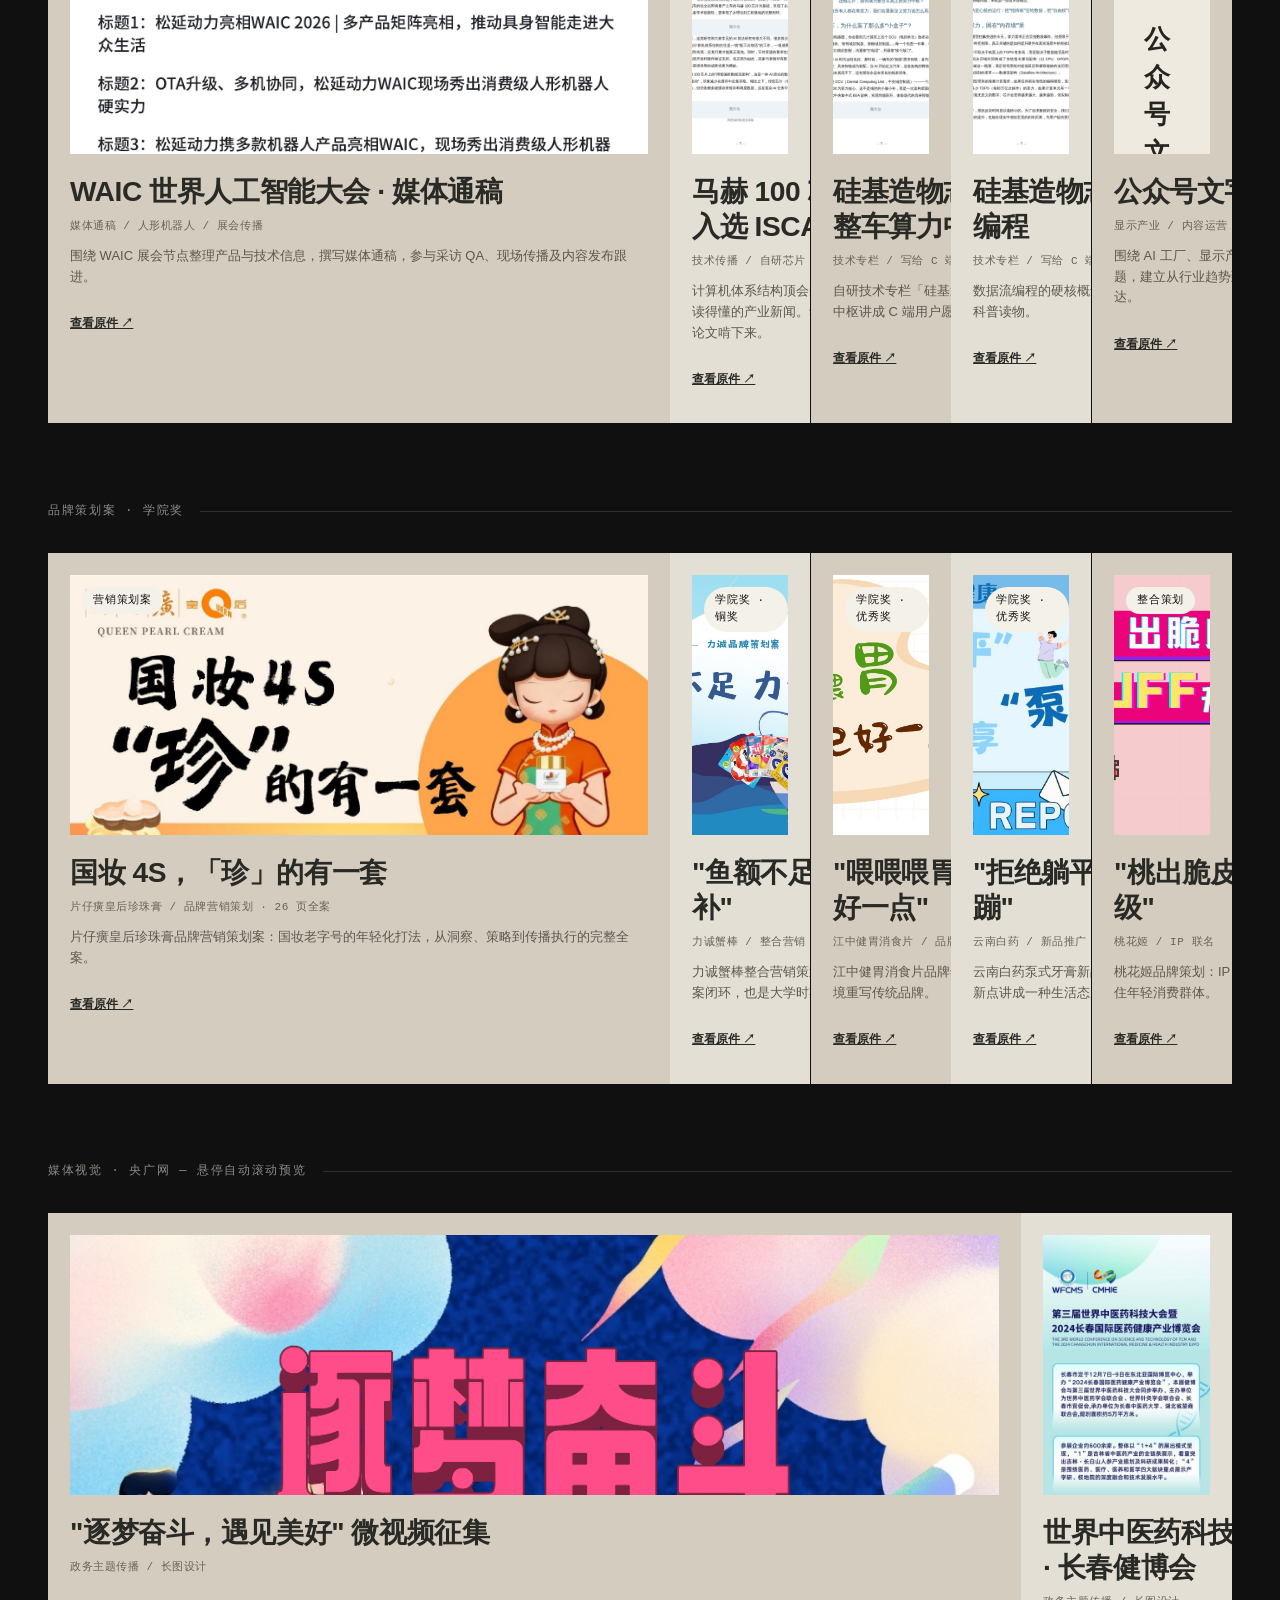
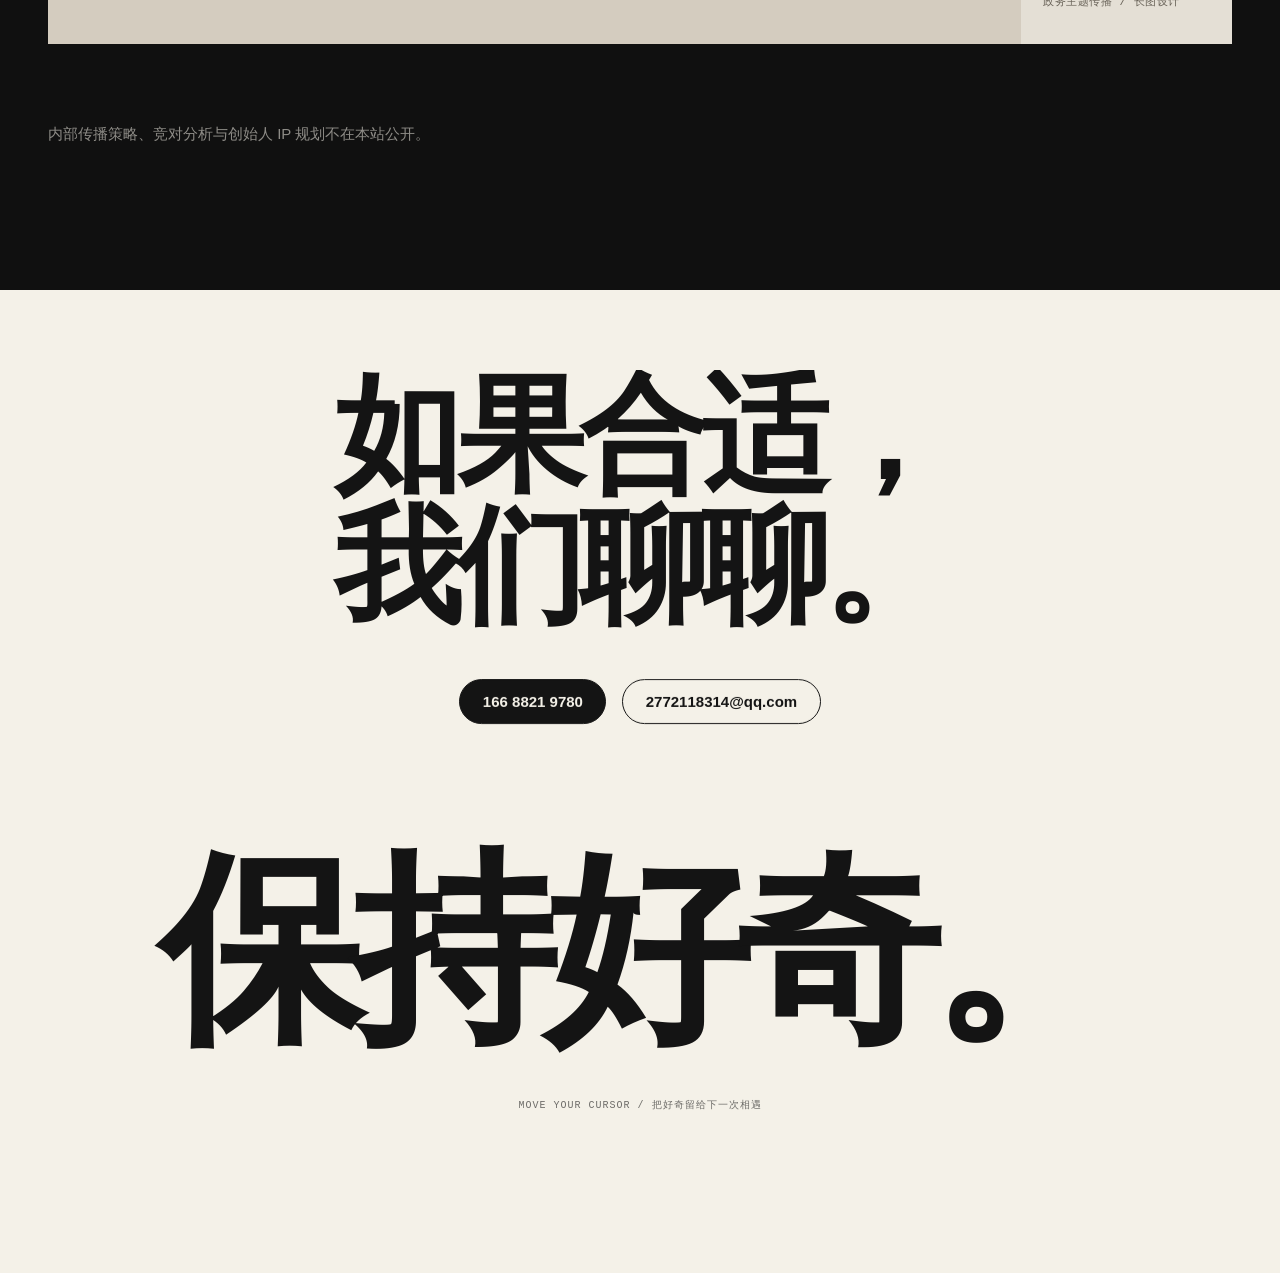
==== commit eb8bc6d2: "Remove WebGL ripple (paper-drops) effect on work covers for faster load" ====
--- a/personal/index.html
+++ b/personal/index.html
@@ -548,7 +548,7 @@
   <div class="wrap works-inner">
     <p class="kick fade-up" style="color: var(--onblack-dim);">APPENDIX — 证据</p>
     <h2 class="works-head fade-up">上面说的这些，<br>都有东西作证。</h2>
-    <p class="works-sub fade-up" data-copy="works-interaction-hint-v2">悬停展开作品 · 划过封面体验涟漪 · 点击预览 · 左右滑动查看更多</p>
+    <p class="works-sub fade-up" data-copy="works-interaction-hint-v2">悬停展开作品 · 点击预览 · 左右滑动查看更多</p>
 
     <div class="wgroup">
       <div class="wgrid cols-3">
@@ -798,12 +798,10 @@
 </footer>
 
 <script src="/personal/editor.js"></script>
-<script src="/personal/src/vendor/three.min.js"></script>
 <script src="/personal/src/vendor/gsap.min.js"></script>
 <script src="/personal/src/vendor/ScrollTrigger.min.js"></script>
 <script src="/personal/src/vendor/lenis.min.js"></script>
 <script src="/personal/src/main.js"></script>
-<script src="/personal/src/paper-drops.js"></script>
 <script src="/personal/src/smooth-motion.js"></script>
 </body>
 </html>
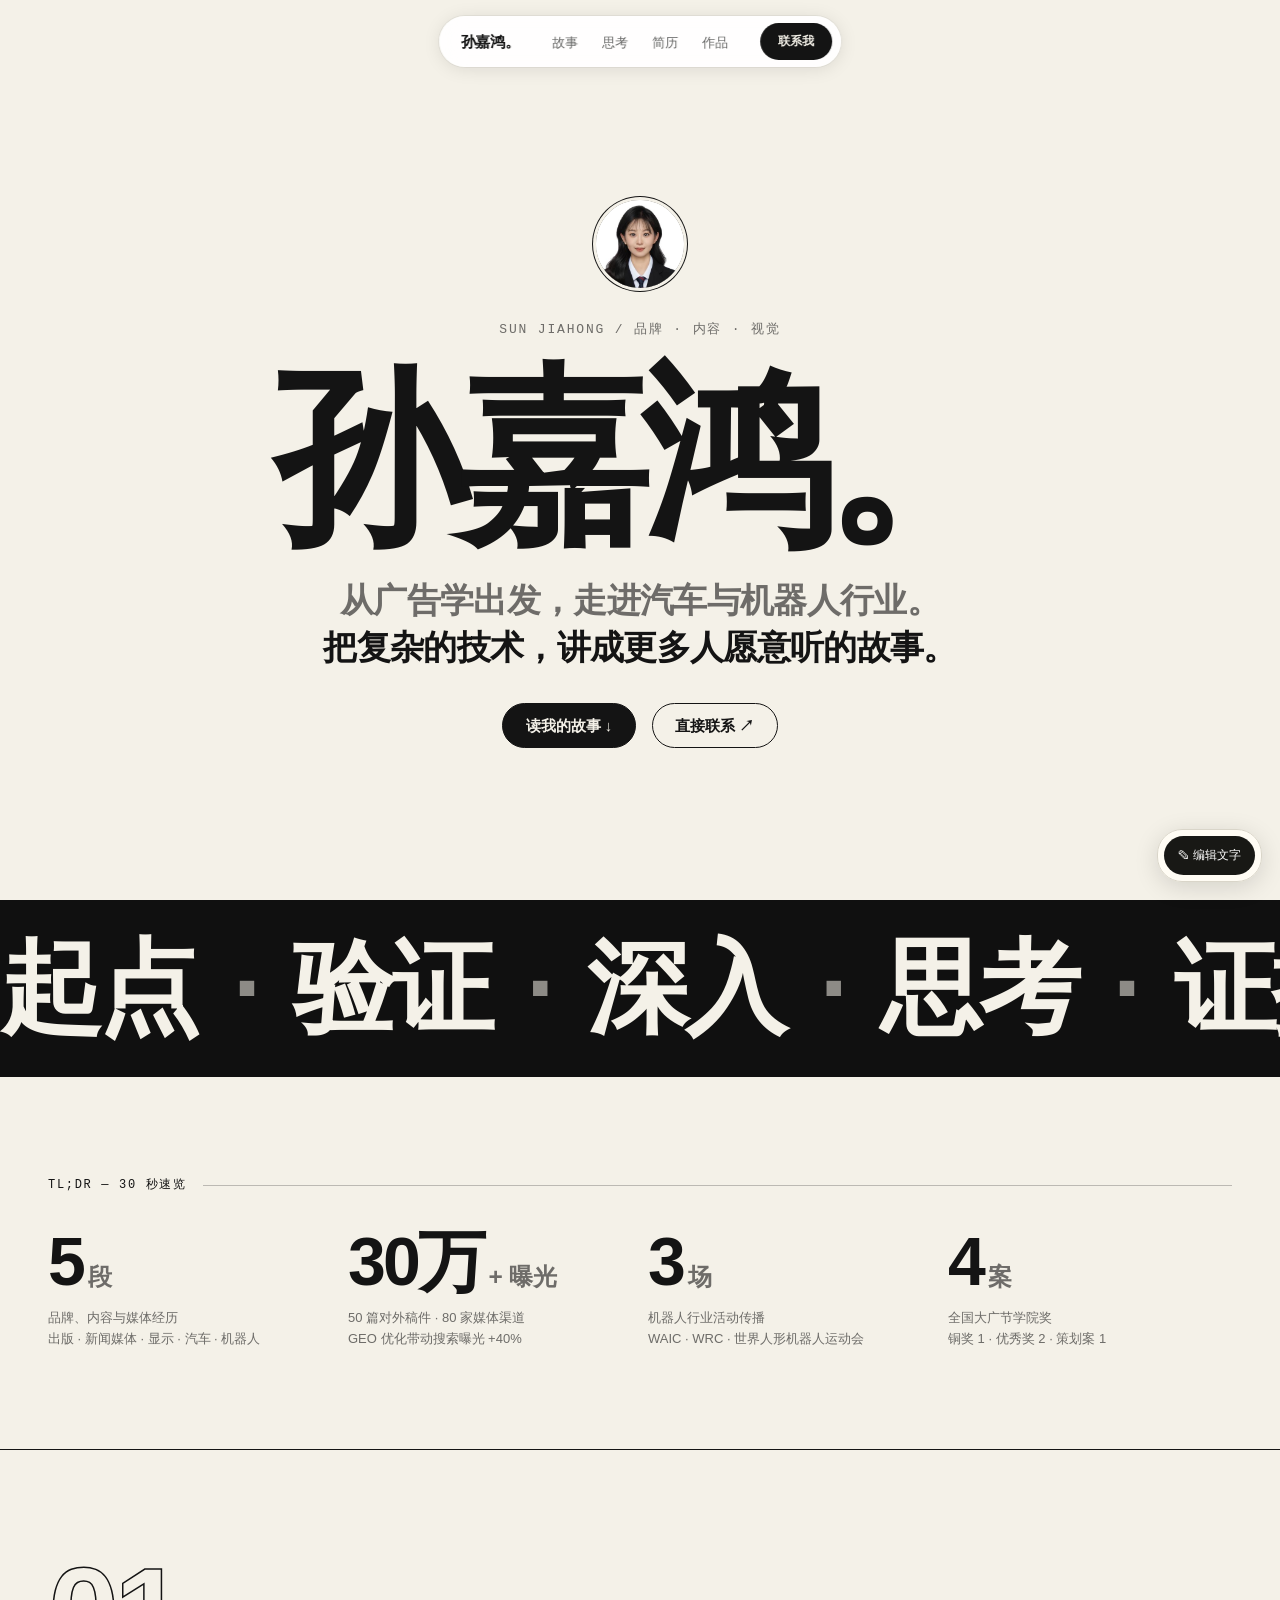
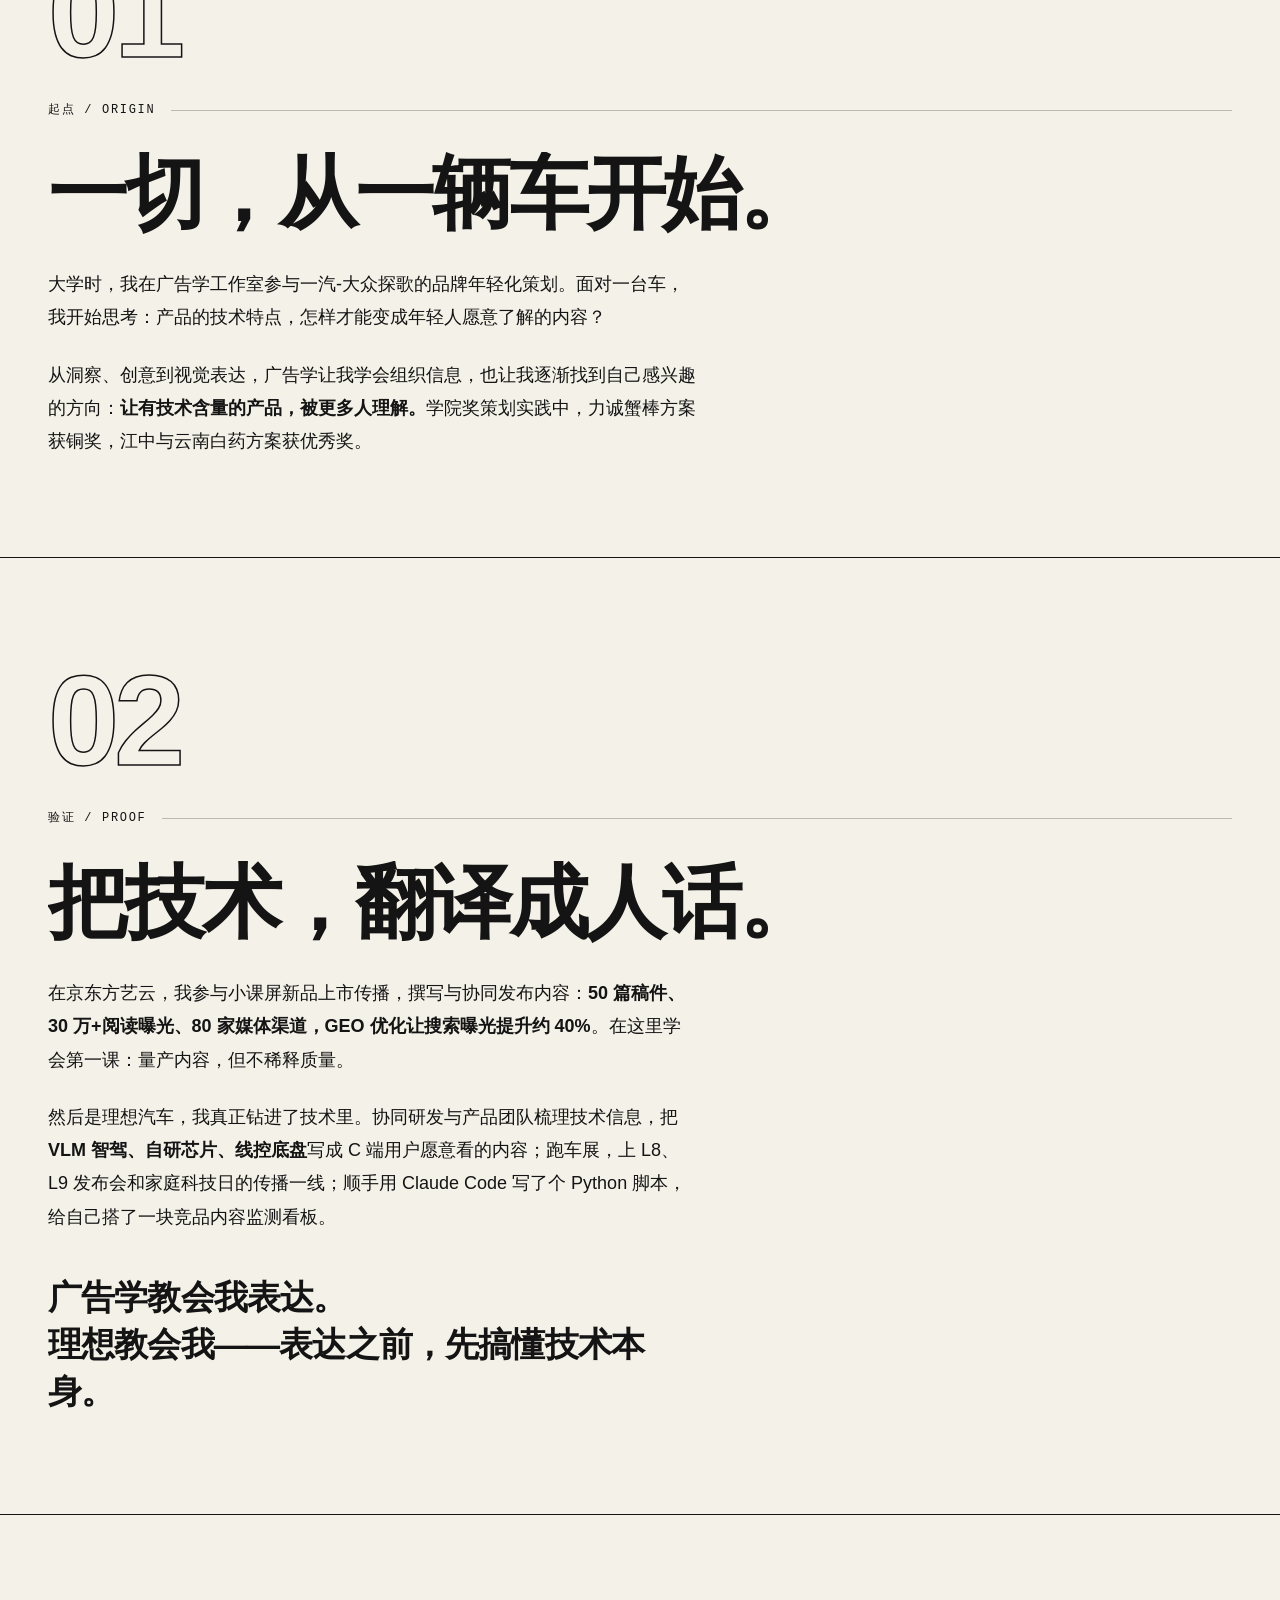
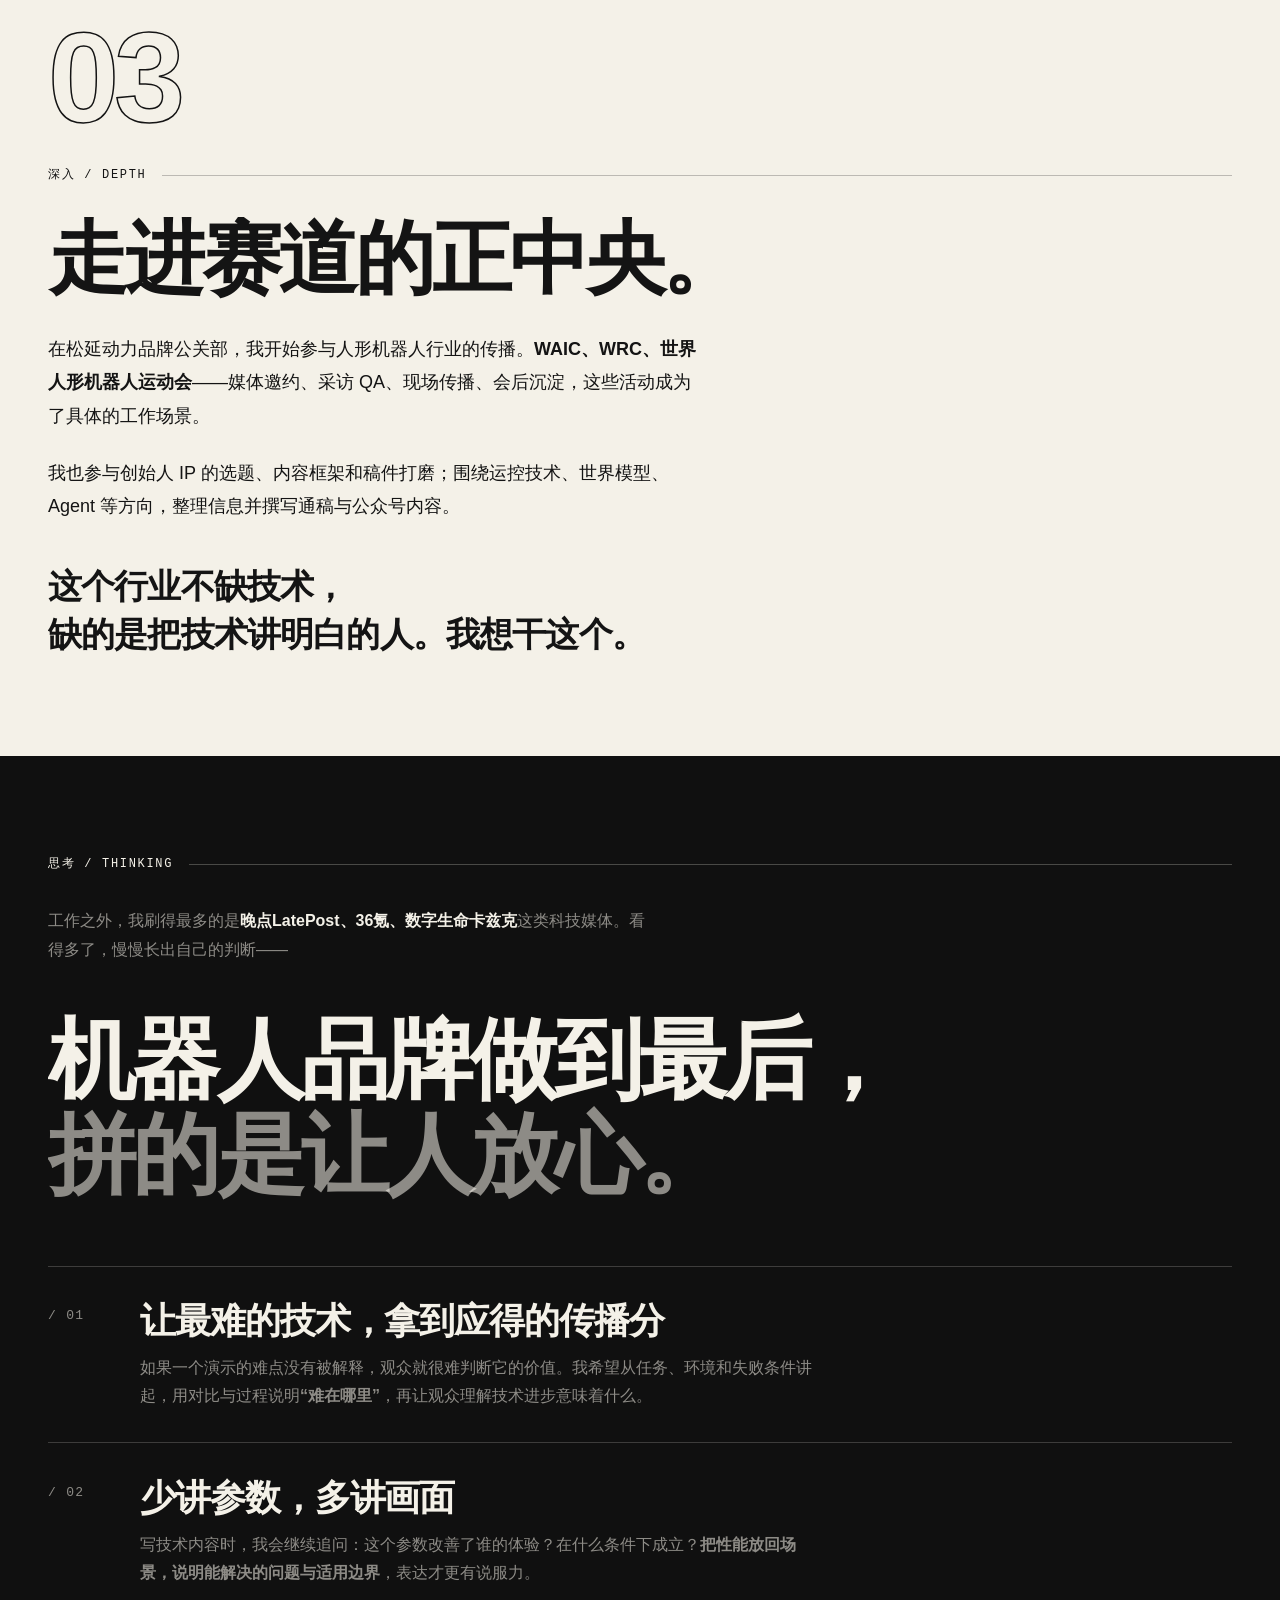
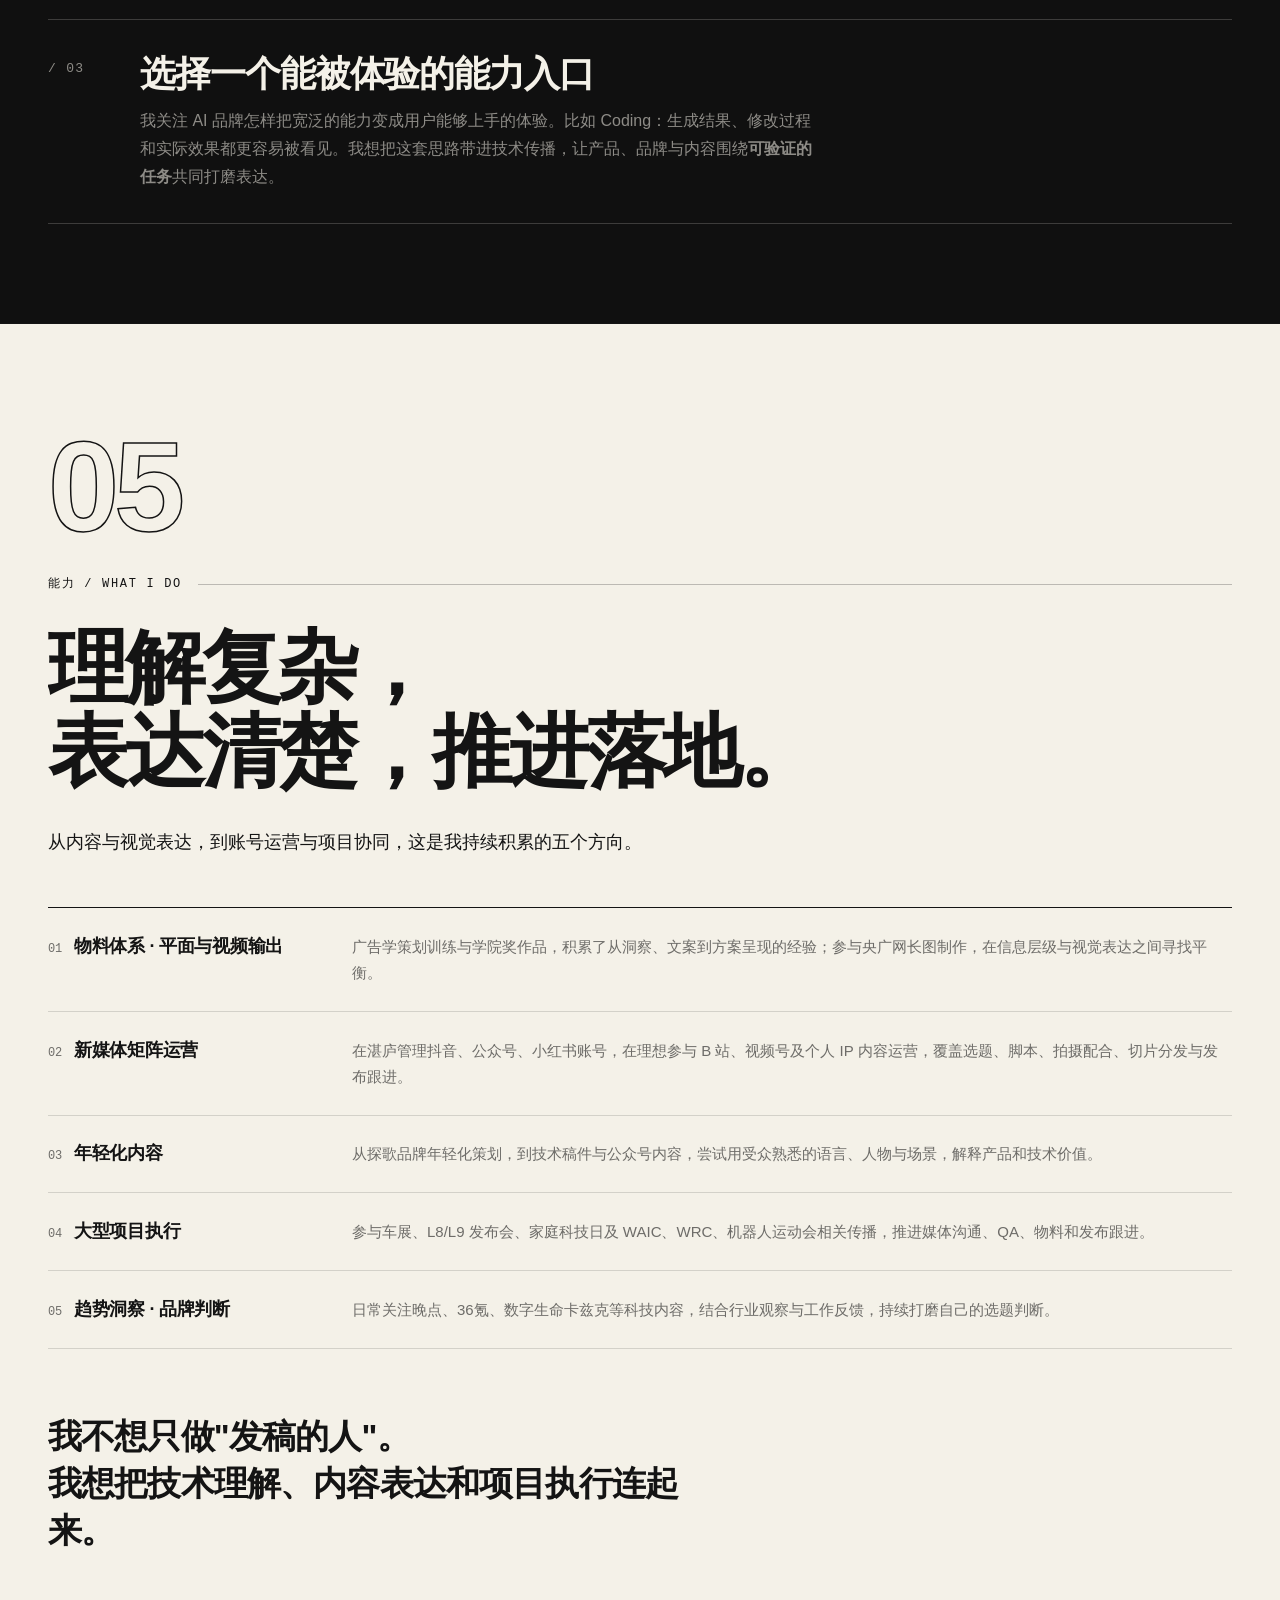
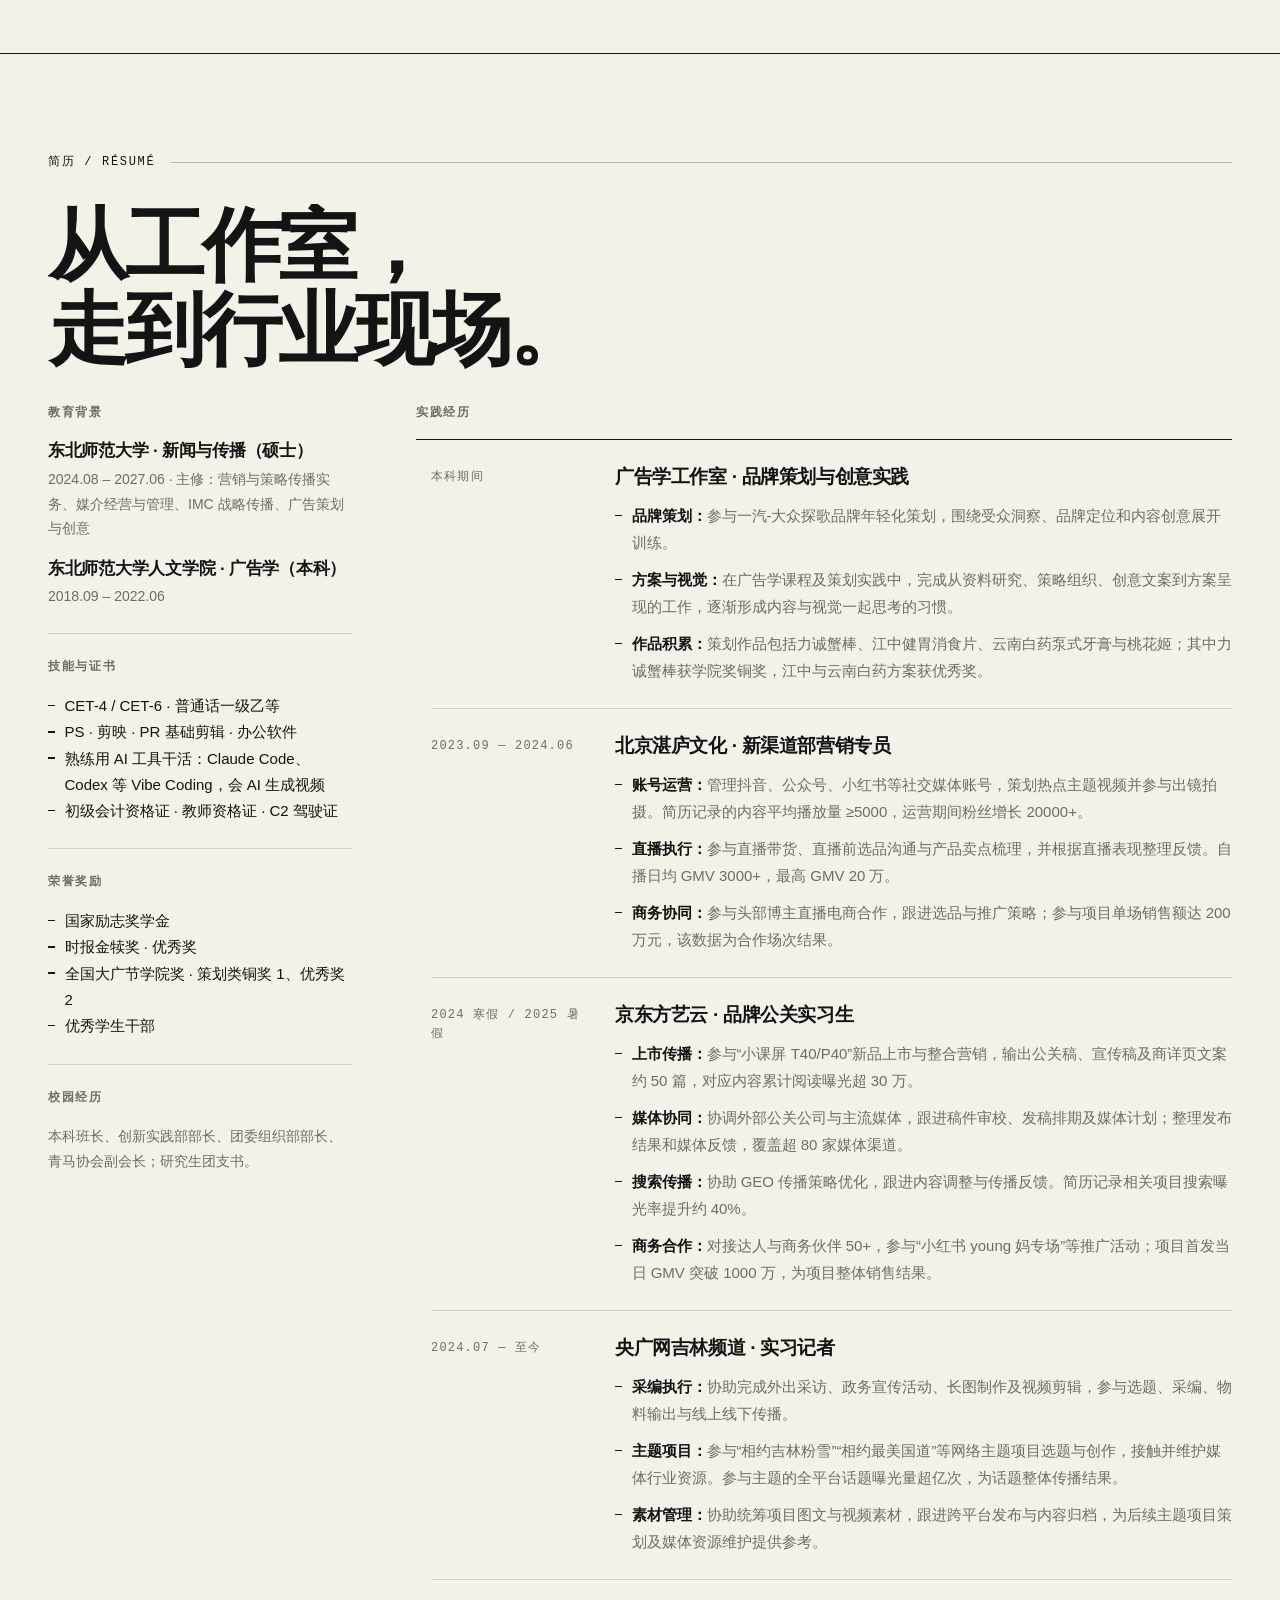
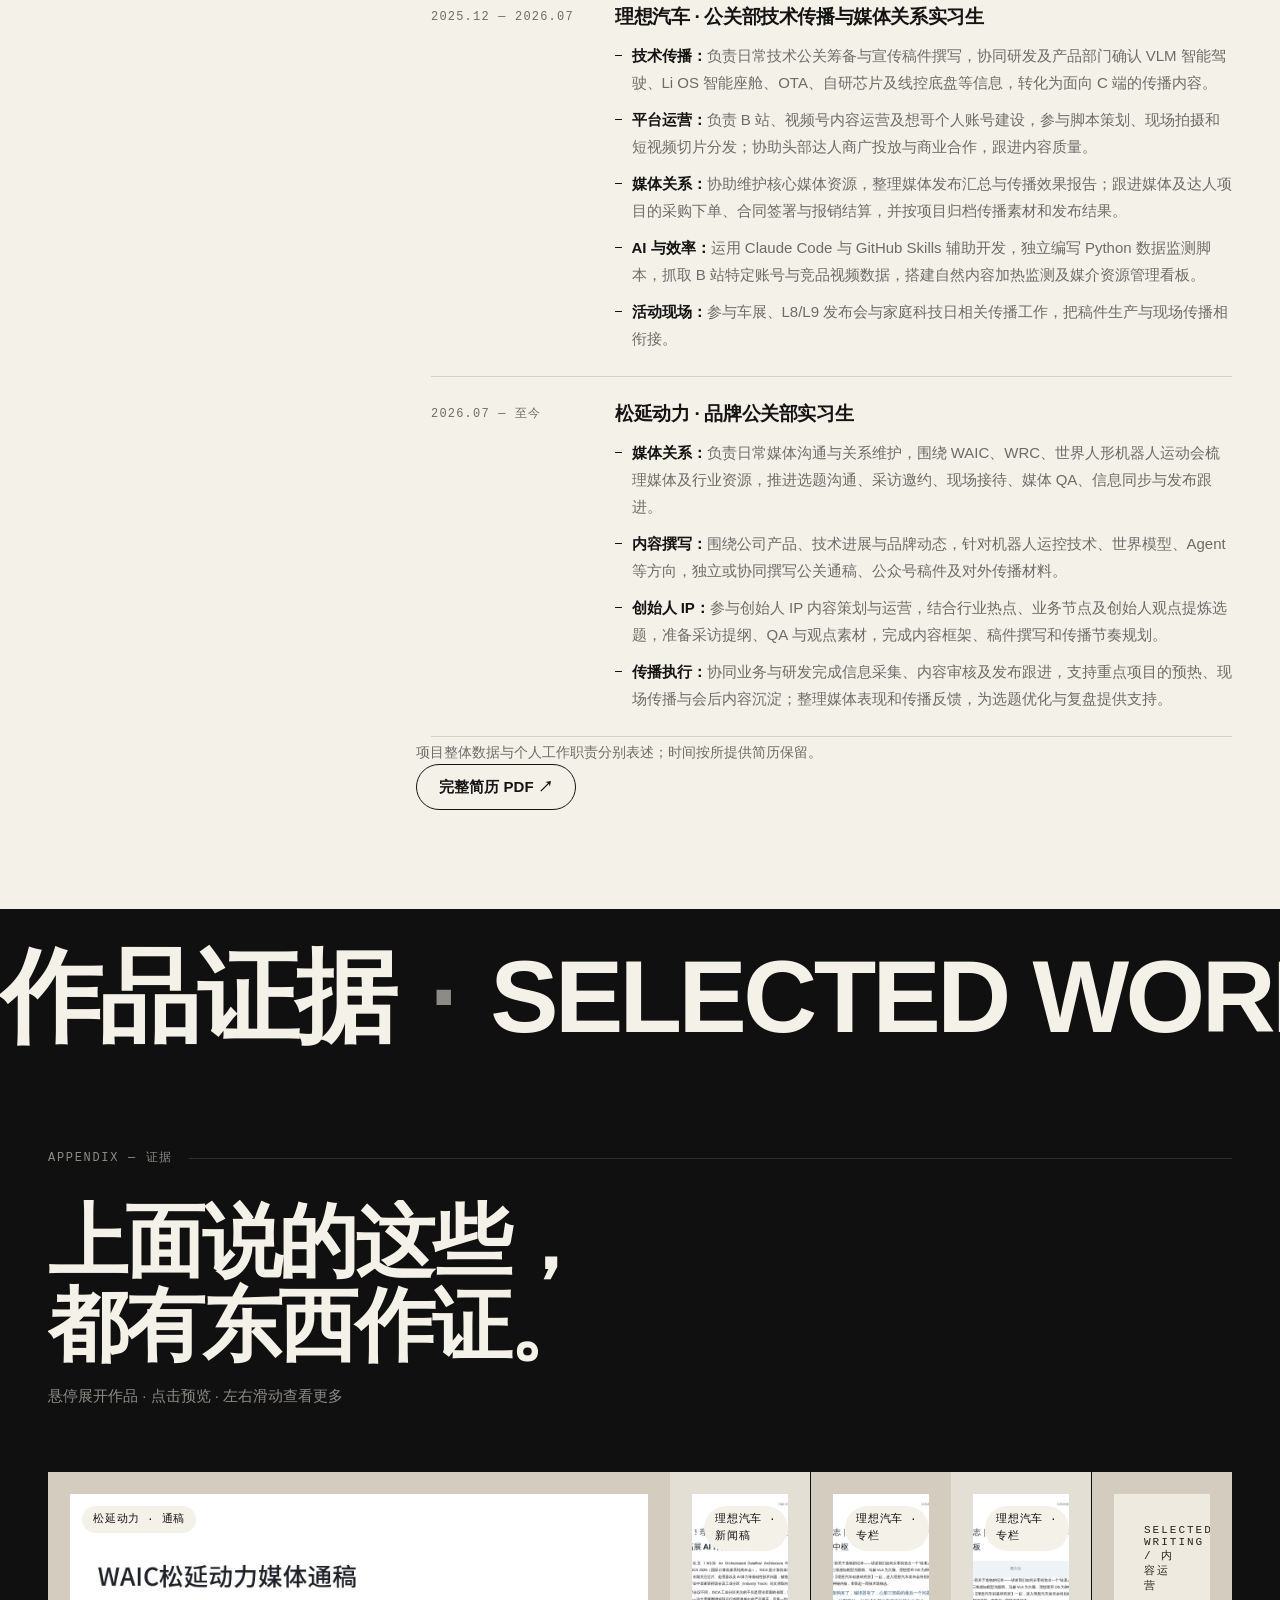
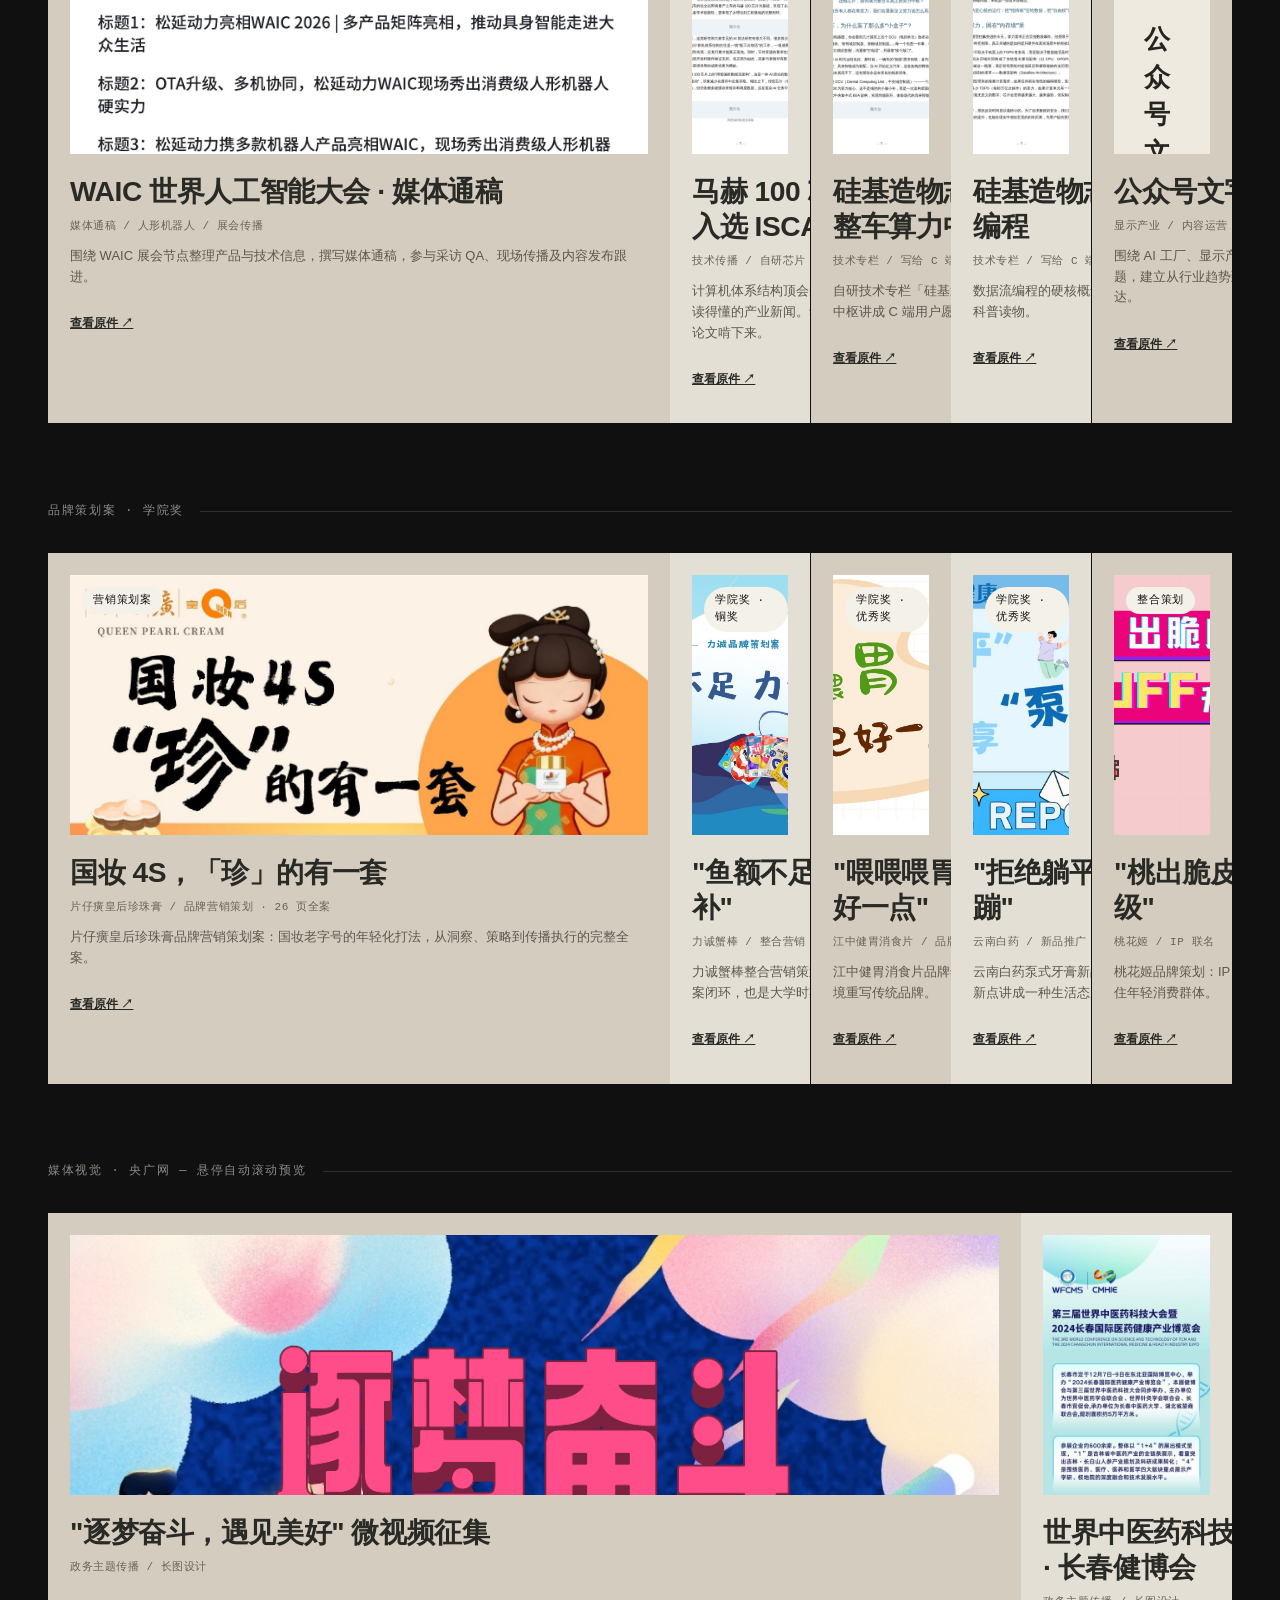
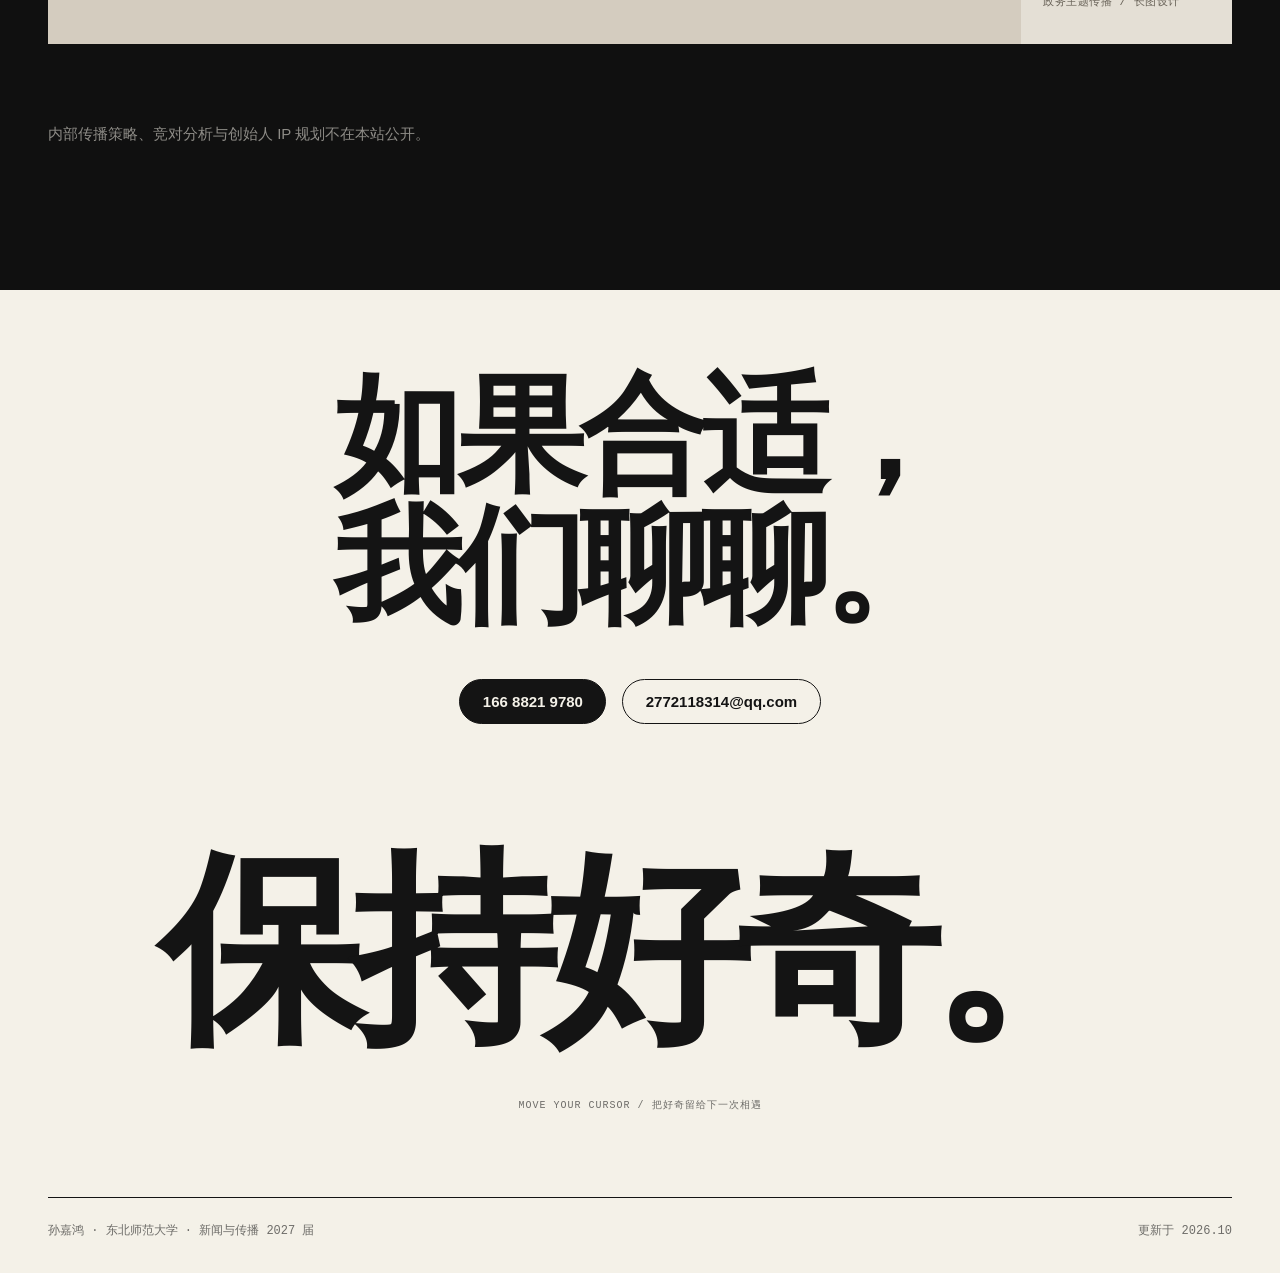
==== commit 77fee384: "Make footer contact section always visible (drop fade-up animation dependency)" ====
--- a/personal/index.html
+++ b/personal/index.html
@@ -784,8 +784,8 @@
 <!-- ============ FOOTER ============ -->
 <footer class="footer" id="contact">
   <div class="wrap">
-    <h2 class="footer-cta fade-up">如果合适，<br>我们聊聊。</h2>
-    <div class="footer-links fade-up">
+    <h2 class="footer-cta">如果合适，<br>我们聊聊。</h2>
+    <div class="footer-links">
       <a class="pill-link solid" href="tel:16688219780">166 8821 9780</a>
       <a class="pill-link" href="mailto:2772118314@qq.com">2772118314@qq.com</a>
     </div>
